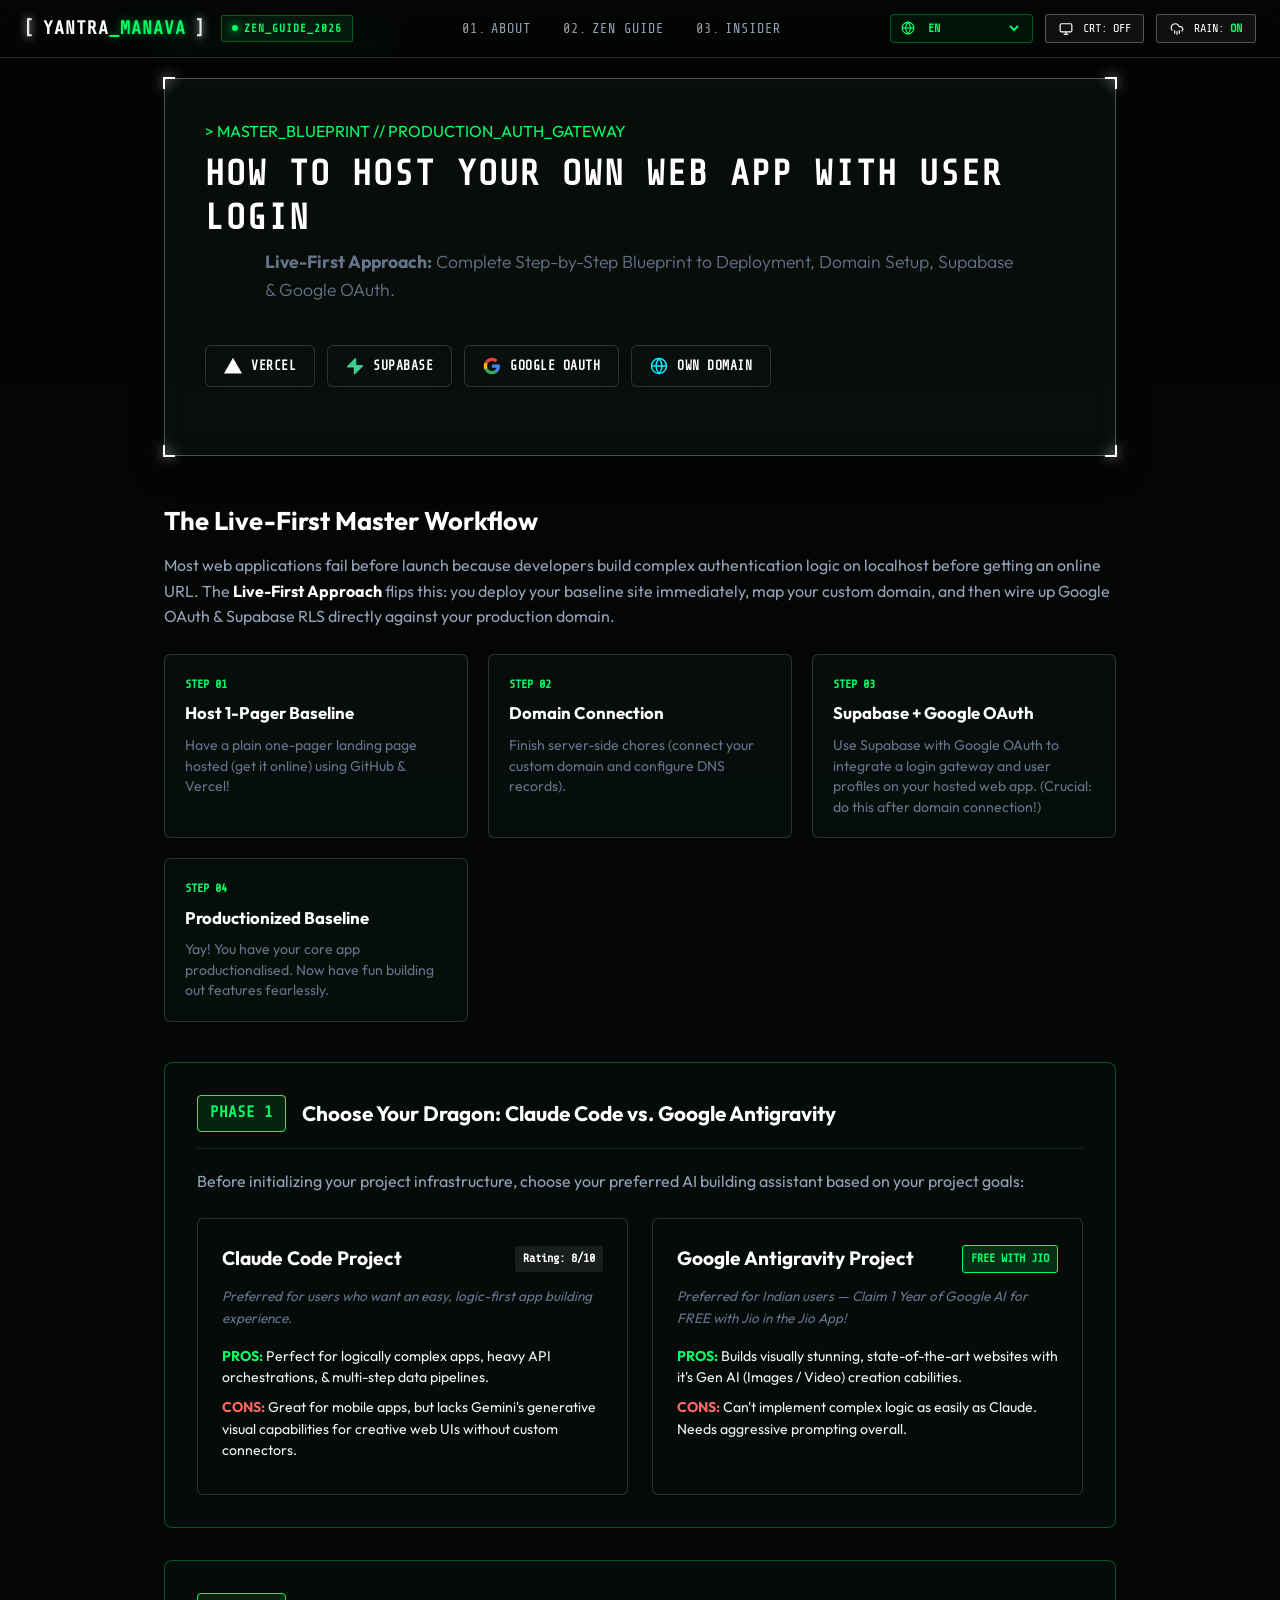
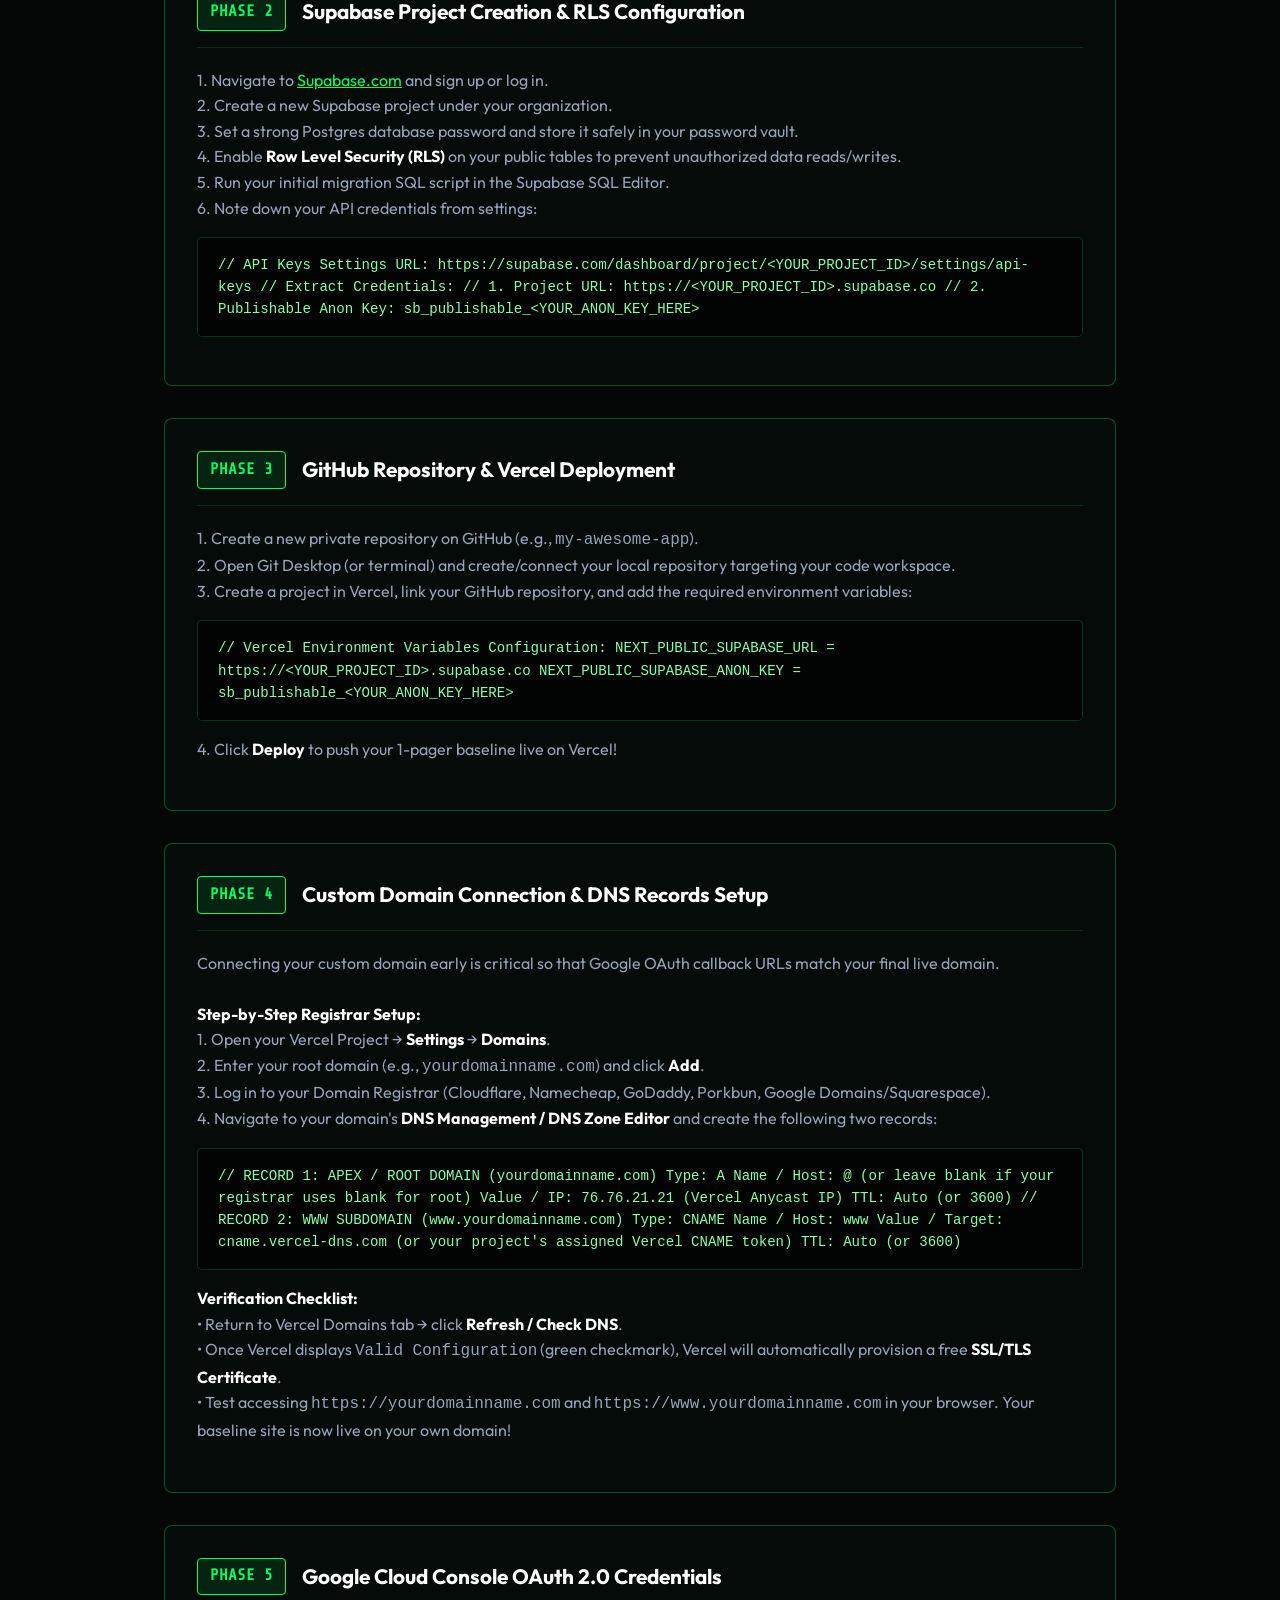
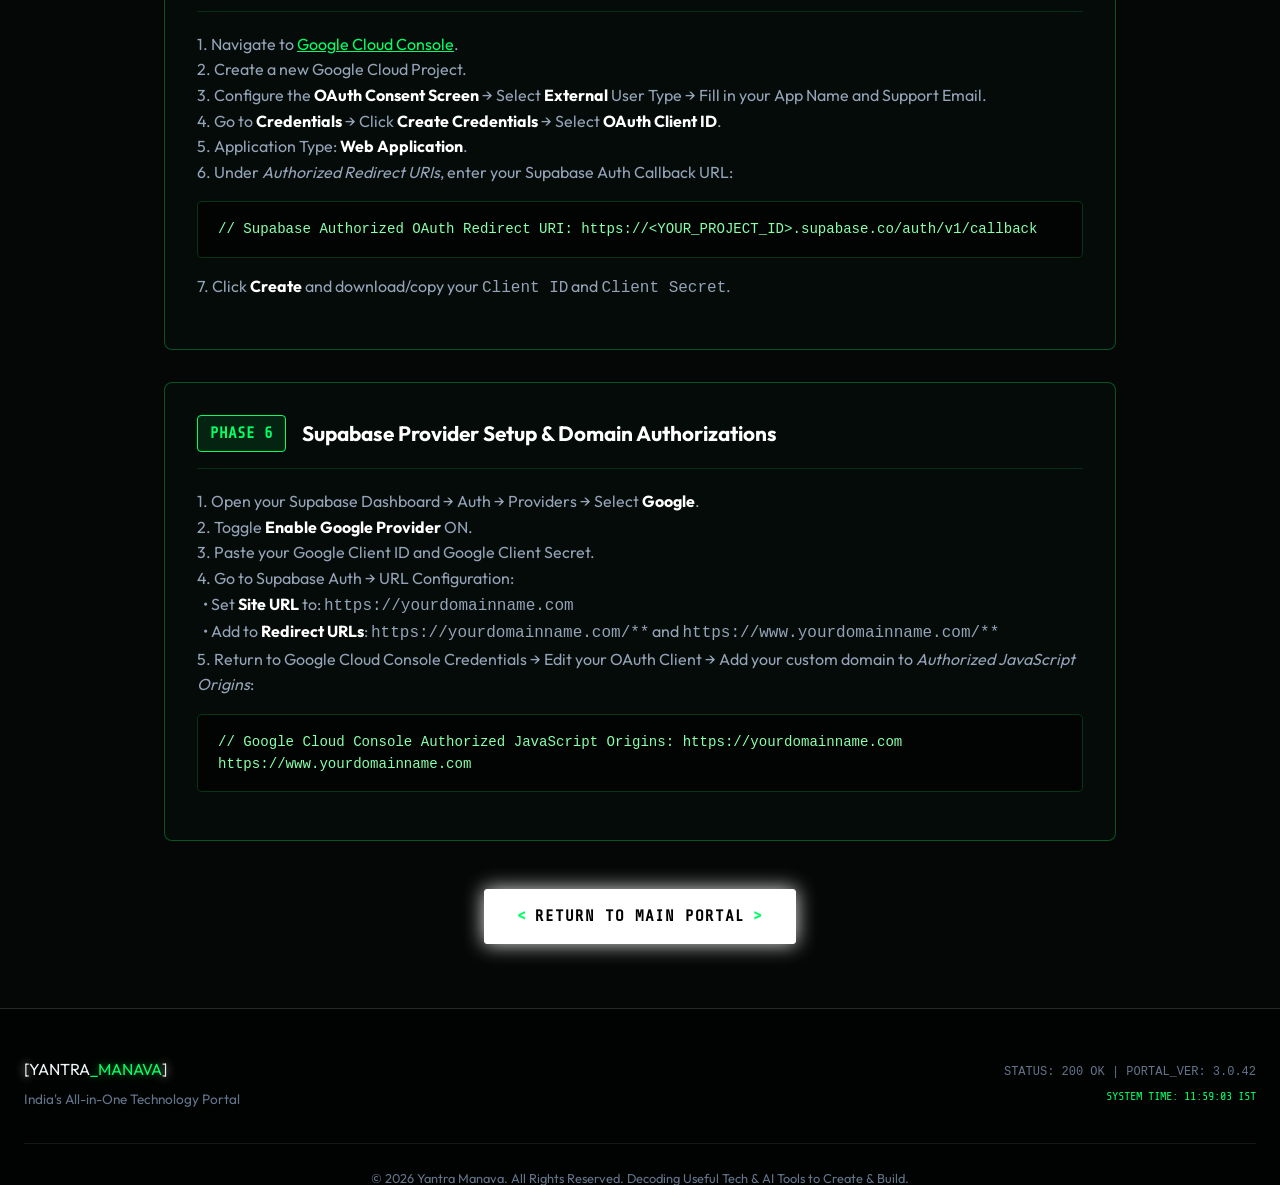
==== zen-guide.html @ fa7a9b73 "Fix BiggBucks logo visibility with crisp white transparent PNG, make homegrown logos frameless, remo" ====
<!DOCTYPE html>
<html lang="en">
<head>
  <meta charset="UTF-8">
  <meta name="viewport" content="width=device-width, initial-scale=1.0">
  <title>Zen Guide (2026 Hottest) | How to Host Your Own Web App with User Login</title>
  <meta name="description" content="The 2026 Zen Guide: How to host your own web application with user login using GitHub, Vercel, Supabase RLS, and Google OAuth 2.0. A live-first production blueprint.">

  <!-- Mobile Browser Address Bar & Theme Color (Pure Black #040706) -->
  <meta name="theme-color" content="#040706">
  <meta name="apple-mobile-web-app-status-bar-style" content="black-translucent">
  <meta name="apple-mobile-web-app-capable" content="yes">

  <!-- Google Fonts: Share Tech Mono, Fira Code, Outfit -->
  <link rel="preconnect" href="https://fonts.googleapis.com">
  <link rel="preconnect" href="https://fonts.gstatic.com" crossorigin>
  <link href="https://fonts.googleapis.com/css2?family=Fira+Code:wght@400;600;700&family=Outfit:wght@300;400;600;700;800&family=Share+Tech+Mono&display=swap" rel="stylesheet">

  <link rel="stylesheet" href="styles.css">
</head>
<body>

  <!-- Matrix Background Rain Container -->
  <div class="matrix-rain-zone" id="matrix-rain-zone">
    <canvas id="matrix-canvas"></canvas>
  </div>

  <!-- CRT Scanlines Overlay (Disabled by default) -->
  <div id="crt-overlay" class="crt-scanlines disabled"></div>

  <!-- Header Navigation -->
  <header class="matrix-header">
    <div class="header-container">
      <a href="index.html" class="brand-logo">
        <span class="logo-bracket">[</span><span class="logo-text">YANTRA<span class="logo-dot">_MANAVA</span></span><span class="logo-bracket">]</span>
        <span class="status-badge"><span class="pulse-dot"></span>ZEN_GUIDE_2026</span>
      </a>

      <nav class="nav-links" id="nav-links">
        <a href="index.html#about" class="nav-link"><span class="nav-num">01.</span>ABOUT</a>
        <a href="index.html#zen-guide" class="nav-link"><span class="nav-num">02.</span>ZEN GUIDE</a>
        <a href="index.html#newsletter" class="nav-link"><span class="nav-num">03.</span>INSIDER</a>
      </nav>

      <div class="hud-controls">
        <div class="lang-select-wrap" title="Switch Language">
          <svg class="hud-btn-svg" viewBox="0 0 24 24" fill="none" stroke="currentColor" stroke-width="2"><circle cx="12" cy="12" r="10"/><line x1="2" y1="12" x2="22" y2="12"/><path d="M12 2a15.3 15.3 0 0 1 4 10 15.3 15.3 0 0 1-4 10 15.3 15.3 0 0 1-4-10 15.3 15.3 0 0 1 4-10z"/></svg>
          <select id="lang-selector" class="hud-lang-select" aria-label="Select Language">
            <option value="en">EN</option>
            <option value="hi">हिन्दी (HI)</option>
            <option value="kn">ಕನ್ನಡ (KN)</option>
            <option value="ta">தமிழ் (TA)</option>
            <option value="te">తెలుగు (TE)</option>
            <option value="bn">বাংলা (BN)</option>
          </select>
        </div>
        <button id="scanline-toggle" class="hud-btn" title="Toggle CRT Scanlines">
          <svg class="hud-btn-svg" viewBox="0 0 24 24" fill="none" stroke="currentColor" stroke-width="2"><rect x="2" y="3" width="20" height="14" rx="2"/><line x1="8" y1="21" x2="16" y2="21"/><line x1="12" y1="17" x2="12" y2="21"/></svg> CRT: <span id="crt-status">OFF</span>
        </button>
        <button id="rain-toggle" class="hud-btn active" title="Toggle Matrix Digital Rain">
          <svg class="hud-btn-svg" viewBox="0 0 24 24" fill="none" stroke="currentColor" stroke-width="2"><path d="M20 16.2A4.5 4.5 0 0 0 17.5 8h-1.8A7 7 0 1 0 4 14.9"/><path d="M16 14v6"/><path d="M8 14v6"/><path d="M12 16v6"/></svg> RAIN: <span id="rain-status">ON</span>
        </button>
      </div>

      <button class="mobile-menu-btn" id="mobile-menu-btn" aria-label="Toggle Navigation">
        <span></span><span></span><span></span>
      </button>
    </div>
  </header>

  <!-- Main Content Container -->
  <main class="main-content guide-page-container">

    <!-- Back Navigation -->
    <a href="index.html" class="back-home-btn">
      <svg viewBox="0 0 24 24" width="18" height="18" fill="none" stroke="currentColor" stroke-width="2"><line x1="19" y1="12" x2="5" y2="12"/><polyline points="12 19 5 12 12 5"/></svg>
      RETURN TO YANTRA MANAVA HUB
    </a>

    <!-- Hero / Header -->
    <div class="hud-frame guide-hero">
      <div class="hud-corner top-left"></div>
      <div class="hud-corner top-right"></div>
      <div class="hud-corner bottom-left"></div>
      <div class="hud-corner bottom-right"></div>

      <div class="terminal-prefix">&gt; MASTER_BLUEPRINT // PRODUCTION_AUTH_GATEWAY</div>
      <h1 class="decoder-title zen-main-title" style="font-size: 2.2rem; margin: 0.5rem 0;" data-value="HOW TO HOST YOUR OWN WEB APP WITH USER LOGIN">
        HOW TO HOST YOUR OWN WEB APP WITH USER LOGIN
      </h1>
      <p class="hero-subtitle" style="margin-top: 0.5rem; font-size: 1.1rem; color: var(--text-dim);">
        <strong>Live-First Approach:</strong> Complete Step-by-Step Blueprint to Deployment, Domain Setup, Supabase &amp; Google OAuth.
      </p>

      <div class="zen-tags-row">
        <span class="zen-tag tag-vercel">
          <svg class="zen-tag-logo" viewBox="0 0 24 24" fill="#ffffff"><path d="M12 1L24 22H0L12 1Z"/></svg>
          VERCEL
        </span>
        <span class="zen-tag tag-supabase">
          <svg class="zen-tag-logo" viewBox="0 0 24 24" fill="#3ecf8e"><path d="M13.35 2.05a1.2 1.2 0 0 0-1.7 0L1.7 12.05a1.2 1.2 0 0 0 .85 2.05h7.8v7.85a1.2 1.2 0 0 0 2.05.85l9.95-10a1.2 1.2 0 0 0-.85-2.05h-7.8V2.05z"/></svg>
          SUPABASE
        </span>
        <span class="zen-tag tag-google">
          <svg class="zen-tag-logo" viewBox="0 0 24 24">
            <path fill="#4285F4" d="M22.56 12.25c0-.78-.07-1.53-.2-2.25H12v4.26h5.92c-.26 1.37-1.04 2.53-2.21 3.31v2.77h3.57c2.08-1.92 3.28-4.74 3.28-8.09z"/>
            <path fill="#34A853" d="M12 23c2.97 0 5.46-.98 7.28-2.66l-3.57-2.77c-.98.66-2.23 1.06-3.71 1.06-2.86 0-5.29-1.93-6.16-4.53H2.18v2.84C3.99 20.53 7.7 23 12 23z"/>
            <path fill="#FBBC05" d="M5.84 14.09c-.22-.66-.35-1.36-.35-2.09s.13-1.43.35-2.09V7.06H2.18C1.43 8.55 1 10.22 1 12s.43 3.45 1.18 4.94l2.85-2.22.81-.63z"/>
            <path fill="#EA4335" d="M12 5.38c1.62 0 3.06.56 4.21 1.64l3.15-3.15C17.45 2.09 14.97 1 12 1 7.7 1 3.99 3.47 2.18 7.06l3.66 2.84c.87-2.6 3.3-4.52 6.16-4.52z"/>
          </svg>
          GOOGLE OAUTH
        </span>
        <span class="zen-tag tag-domain">
          <svg class="zen-tag-logo" viewBox="0 0 24 24" fill="none" stroke="#00f0ff" stroke-width="2"><circle cx="12" cy="12" r="10"/><line x1="2" y1="12" x2="22" y2="12"/><path d="M12 2a15.3 15.3 0 0 1 4 10 15.3 15.3 0 0 1-4 10 15.3 15.3 0 0 1-4-10 15.3 15.3 0 0 1 4-10z"/></svg>
          OWN DOMAIN
        </span>
      </div>
    </div>

    <!-- Core Philosophy & Live-First 4 Steps -->
    <div class="hud-card" style="margin-bottom: 2rem;">
      <h3 class="bio-title" style="margin-bottom: 1rem;">The Live-First Master Workflow</h3>
      <p class="bio-text">
        Most web applications fail before launch because developers build complex authentication logic on localhost before getting an online URL. The <strong>Live-First Approach</strong> flips this: you deploy your baseline site immediately, map your custom domain, and then wire up Google OAuth &amp; Supabase RLS directly against your production domain.
      </p>

      <div class="zen-flow-grid" style="margin-top: 1.5rem;">
        <div class="zen-flow-step">
          <div class="zen-step-num">STEP 01</div>
          <h4 class="zen-step-title">Host 1-Pager Baseline</h4>
          <p class="zen-step-desc">Have a plain one-pager landing page hosted (get it online) using GitHub &amp; Vercel!</p>
        </div>
        <div class="zen-flow-step">
          <div class="zen-step-num">STEP 02</div>
          <h4 class="zen-step-title">Domain Connection</h4>
          <p class="zen-step-desc">Finish server-side chores (connect your custom domain and configure DNS records).</p>
        </div>
        <div class="zen-flow-step">
          <div class="zen-step-num">STEP 03</div>
          <h4 class="zen-step-title">Supabase + Google OAuth</h4>
          <p class="zen-step-desc">Use Supabase with Google OAuth to integrate a login gateway and user profiles on your hosted web app. (Crucial: do this after domain connection!)</p>
        </div>
        <div class="zen-flow-step">
          <div class="zen-step-num">STEP 04</div>
          <h4 class="zen-step-title">Productionized Baseline</h4>
          <p class="zen-step-desc">Yay! You have your core app productionalised. Now have fun building out features fearlessly.</p>
        </div>
      </div>
    </div>

    <!-- Full Detailed Step-by-Step Blueprint -->

    <!-- Phase 1: CHOOSE YOUR DRAGON (Moved to First!) -->
    <div class="guide-step-block">
      <div class="guide-step-header">
        <span class="guide-step-num">PHASE 1</span>
        <h3 class="guide-step-title">Choose Your Dragon: Claude Code vs. Google Antigravity</h3>
      </div>
      <p class="bio-text">
        Before initializing your project infrastructure, choose your preferred AI building assistant based on your project goals:
      </p>

      <div class="zen-ai-compare" style="margin-top: 1.5rem; margin-bottom: 0;">
        <div class="zen-card claude-card">
          <div class="zen-card-header">
            <h3 class="zen-card-title">Claude Code Project</h3>
            <span class="zen-card-badge">Rating: 8/10</span>
          </div>
          <div class="zen-card-sub">Preferred for users who want an easy, logic-first app building experience.</div>
          <div class="zen-pro-con"><strong class="pro-txt">PROS:</strong> Perfect for logically complex apps, heavy API orchestrations, &amp; multi-step data pipelines.</div>
          <div class="zen-pro-con"><strong class="con-txt">CONS:</strong> Great for mobile apps, but lacks Gemini's generative visual capabilities for creative web UIs without custom connectors.</div>
        </div>

        <div class="zen-card antigravity-card">
          <div class="zen-card-header">
            <h3 class="zen-card-title">Google Antigravity Project</h3>
            <span class="zen-card-badge jio-badge">FREE WITH JIO</span>
          </div>
          <div class="zen-card-sub">Preferred for Indian users — Claim 1 Year of Google AI for FREE with Jio in the Jio App!</div>
          <div class="zen-pro-con"><strong class="pro-txt">PROS:</strong> Builds visually stunning, state-of-the-art websites with it's Gen AI (Images / Video) creation cabilities.</div>
          <div class="zen-pro-con"><strong class="con-txt">CONS:</strong> Can't implement complex logic as easily as Claude. Needs aggressive prompting overall.</div>
        </div>
      </div>
    </div>

    <!-- Phase 2 -->
    <div class="guide-step-block">
      <div class="guide-step-header">
        <span class="guide-step-num">PHASE 2</span>
        <h3 class="guide-step-title">Supabase Project Creation &amp; RLS Configuration</h3>
      </div>
      <p class="bio-text">
        1. Navigate to <a href="https://supabase.com" target="_blank" style="color: var(--matrix-green);">Supabase.com</a> and sign up or log in.<br>
        2. Create a new Supabase project under your organization.<br>
        3. Set a strong Postgres database password and store it safely in your password vault.<br>
        4. Enable <strong>Row Level Security (RLS)</strong> on your public tables to prevent unauthorized data reads/writes.<br>
        5. Run your initial migration SQL script in the Supabase SQL Editor.<br>
        6. Note down your API credentials from settings:
      </p>

      <div class="guide-code-box">
<code>// API Keys Settings URL:
https://supabase.com/dashboard/project/&lt;YOUR_PROJECT_ID&gt;/settings/api-keys

// Extract Credentials:
// 1. Project URL: https://&lt;YOUR_PROJECT_ID&gt;.supabase.co
// 2. Publishable Anon Key: sb_publishable_&lt;YOUR_ANON_KEY_HERE&gt;</code>
      </div>
    </div>

    <!-- Phase 3 -->
    <div class="guide-step-block">
      <div class="guide-step-header">
        <span class="guide-step-num">PHASE 3</span>
        <h3 class="guide-step-title">GitHub Repository &amp; Vercel Deployment</h3>
      </div>
      <p class="bio-text">
        1. Create a new private repository on GitHub (e.g., <code>my-awesome-app</code>).<br>
        2. Open Git Desktop (or terminal) and create/connect your local repository targeting your code workspace.<br>
        3. Create a project in Vercel, link your GitHub repository, and add the required environment variables:
      </p>

      <div class="guide-code-box">
<code>// Vercel Environment Variables Configuration:
NEXT_PUBLIC_SUPABASE_URL = https://&lt;YOUR_PROJECT_ID&gt;.supabase.co
NEXT_PUBLIC_SUPABASE_ANON_KEY = sb_publishable_&lt;YOUR_ANON_KEY_HERE&gt;</code>
      </div>

      <p class="bio-text">4. Click <strong>Deploy</strong> to push your 1-pager baseline live on Vercel!</p>
    </div>

    <!-- Phase 4 (Crystal Clear DNS Breakdown) -->
    <div class="guide-step-block">
      <div class="guide-step-header">
        <span class="guide-step-num">PHASE 4</span>
        <h3 class="guide-step-title">Custom Domain Connection &amp; DNS Records Setup</h3>
      </div>
      <p class="bio-text">
        Connecting your custom domain early is critical so that Google OAuth callback URLs match your final live domain.<br><br>
        <strong>Step-by-Step Registrar Setup:</strong><br>
        1. Open your Vercel Project &rarr; <strong>Settings</strong> &rarr; <strong>Domains</strong>.<br>
        2. Enter your root domain (e.g., <code>yourdomainname.com</code>) and click <strong>Add</strong>.<br>
        3. Log in to your Domain Registrar (Cloudflare, Namecheap, GoDaddy, Porkbun, Google Domains/Squarespace).<br>
        4. Navigate to your domain's <strong>DNS Management / DNS Zone Editor</strong> and create the following two records:
      </p>

      <div class="guide-code-box">
<code>// RECORD 1: APEX / ROOT DOMAIN (yourdomainname.com)
Type:         A
Name / Host:  @ (or leave blank if your registrar uses blank for root)
Value / IP:   76.76.21.21 (Vercel Anycast IP)
TTL:          Auto (or 3600)

// RECORD 2: WWW SUBDOMAIN (www.yourdomainname.com)
Type:         CNAME
Name / Host:  www
Value / Target: cname.vercel-dns.com (or your project's assigned Vercel CNAME token)
TTL:          Auto (or 3600)</code>
      </div>

      <p class="bio-text">
        <strong>Verification Checklist:</strong><br>
        &bull; Return to Vercel Domains tab &rarr; click <strong>Refresh / Check DNS</strong>.<br>
        &bull; Once Vercel displays <code>Valid Configuration</code> (green checkmark), Vercel will automatically provision a free <strong>SSL/TLS Certificate</strong>.<br>
        &bull; Test accessing <code>https://yourdomainname.com</code> and <code>https://www.yourdomainname.com</code> in your browser. Your baseline site is now live on your own domain!
      </p>
    </div>

    <!-- Phase 5 -->
    <div class="guide-step-block">
      <div class="guide-step-header">
        <span class="guide-step-num">PHASE 5</span>
        <h3 class="guide-step-title">Google Cloud Console OAuth 2.0 Credentials</h3>
      </div>
      <p class="bio-text">
        1. Navigate to <a href="https://console.cloud.google.com" target="_blank" style="color: var(--matrix-green);">Google Cloud Console</a>.<br>
        2. Create a new Google Cloud Project.<br>
        3. Configure the <strong>OAuth Consent Screen</strong> &rarr; Select <strong>External</strong> User Type &rarr; Fill in your App Name and Support Email.<br>
        4. Go to <strong>Credentials</strong> &rarr; Click <strong>Create Credentials</strong> &rarr; Select <strong>OAuth Client ID</strong>.<br>
        5. Application Type: <strong>Web Application</strong>.<br>
        6. Under <em>Authorized Redirect URIs</em>, enter your Supabase Auth Callback URL:
      </p>

      <div class="guide-code-box">
<code>// Supabase Authorized OAuth Redirect URI:
https://&lt;YOUR_PROJECT_ID&gt;.supabase.co/auth/v1/callback</code>
      </div>

      <p class="bio-text">7. Click <strong>Create</strong> and download/copy your <code>Client ID</code> and <code>Client Secret</code>.</p>
    </div>

    <!-- Phase 6 -->
    <div class="guide-step-block">
      <div class="guide-step-header">
        <span class="guide-step-num">PHASE 6</span>
        <h3 class="guide-step-title">Supabase Provider Setup &amp; Domain Authorizations</h3>
      </div>
      <p class="bio-text">
        1. Open your Supabase Dashboard &rarr; Auth &rarr; Providers &rarr; Select <strong>Google</strong>.<br>
        2. Toggle <strong>Enable Google Provider</strong> ON.<br>
        3. Paste your Google Client ID and Google Client Secret.<br>
        4. Go to Supabase Auth &rarr; URL Configuration:<br>
        &nbsp;&nbsp;&bull; Set <strong>Site URL</strong> to: <code>https://yourdomainname.com</code><br>
        &nbsp;&nbsp;&bull; Add to <strong>Redirect URLs</strong>: <code>https://yourdomainname.com/**</code> and <code>https://www.yourdomainname.com/**</code><br>
        5. Return to Google Cloud Console Credentials &rarr; Edit your OAuth Client &rarr; Add your custom domain to <em>Authorized JavaScript Origins</em>:
      </p>

      <div class="guide-code-box">
<code>// Google Cloud Console Authorized JavaScript Origins:
https://yourdomainname.com
https://www.yourdomainname.com</code>
      </div>
    </div>

    <!-- Back to Hub Button -->
    <div style="text-align: center; margin-top: 3rem;">
      <a href="index.html" class="btn-hud primary-btn zen-cta-btn">
        <span class="btn-bracket">&lt;</span> RETURN TO MAIN PORTAL <span class="btn-bracket">&gt;</span>
      </a>
    </div>

  </main>

  <!-- Footer -->
  <footer class="matrix-footer">
    <div class="footer-container">
      <div class="footer-brand">
        <span class="logo-bracket">[</span><span class="logo-text">YANTRA<span class="logo-dot">_MANAVA</span></span><span class="logo-bracket">]</span>
        <p>India's All-in-One Technology Portal</p>
      </div>

      <div class="footer-sys">
        <code>STATUS: 200 OK | PORTAL_VER: 3.0.42</code>
        <div id="sys-clock" class="sys-clock">SYSTEM TIME: 00:00:00 IST</div>
      </div>
    </div>
    <div class="footer-bottom">
      <p>&copy; 2026 Yantra Manava. All Rights Reserved. Decoding Useful Tech &amp; AI Tools to Create &amp; Build.</p>
    </div>
  </footer>

  <script src="script.js"></script>
</body>
</html>
---- styles.css ----
/* ==========================================================================
   YANTRA MANAVA - DARK MATRIX STYLESHEET (WHITE HUD EDITION)
   ========================================================================== */

:root {
  --bg-dark: #040706;
  --bg-card: rgba(10, 16, 13, 0.82);
  --bg-card-hover: rgba(18, 26, 22, 0.92);
  
  --hud-white: #ffffff;
  --hud-white-glow: rgba(255, 255, 255, 0.9);
  --hud-white-subtle: rgba(255, 255, 255, 0.15);
  --hud-border: rgba(255, 255, 255, 0.28);
  --hud-border-glow: rgba(255, 255, 255, 0.6);

  --matrix-green: #00ff66;
  --matrix-green-glow: rgba(0, 255, 102, 0.5);

  --text-main: #f1f5f9;
  --text-muted: #94a3b8;
  --text-dim: #64748b;

  --font-mono: 'Share Tech Mono', 'Fira Code', monospace;
  --font-sans: 'Outfit', 'Inter', -apple-system, BlinkMacSystemFont, sans-serif;

  --transition-fast: 0.2s cubic-bezier(0.4, 0, 0.2, 1);
  --transition-normal: 0.3s cubic-bezier(0.4, 0, 0.2, 1);
}

/* Base Resets */
*, *::before, *::after {
  box-sizing: border-box;
  margin: 0;
  padding: 0;
}

html {
  scroll-behavior: smooth;
  background-color: var(--bg-dark);
  color: var(--text-main);
  font-family: var(--font-sans);
  overflow-x: hidden;
}

body {
  min-height: 100vh;
  position: relative;
  line-height: 1.6;
}

/* ==========================================================================
   MATRIX CANVAS & CRT SCANLINE OVERLAY
   ========================================================================== */

.matrix-rain-zone {
  position: absolute;
  top: 0;
  left: 0;
  width: 100%;
  height: 750px; /* Covers Hero and smoothly fades away at the Tech Stack section */
  z-index: 0;
  pointer-events: none;
  overflow: hidden;
  mask-image: linear-gradient(to bottom, rgba(0, 0, 0, 1) 45%, rgba(0, 0, 0, 0) 100%);
  -webkit-mask-image: linear-gradient(to bottom, rgba(0, 0, 0, 1) 45%, rgba(0, 0, 0, 0) 100%);
}

#matrix-canvas {
  position: absolute;
  top: 0;
  left: 0;
  width: 100%;
  height: 100%;
  pointer-events: auto; /* Enables touch & cursor matrix rain interaction! */
}

.crt-scanlines {
  position: fixed;
  top: 0;
  left: 0;
  width: 100vw;
  height: 100vh;
  z-index: 999;
  pointer-events: none;
  background: linear-gradient(
    rgba(18, 16, 16, 0) 50%, 
    rgba(0, 0, 0, 0.25) 50%
  ), linear-gradient(
    90deg,
    rgba(255, 0, 0, 0.02),
    rgba(0, 255, 0, 0.01),
    rgba(0, 0, 255, 0.02)
  );
  background-size: 100% 4px, 6px 100%;
  opacity: 0.85;
  transition: opacity 0.3s ease;
}

.crt-scanlines.disabled {
  opacity: 0;
}

/* Ambient Glow Orbs */
.glow-orb {
  position: fixed;
  border-radius: 50%;
  filter: blur(140px);
  pointer-events: none;
  z-index: -1;
  opacity: 0.15;
}

.orb-1 {
  top: -10%;
  left: -10%;
  width: 50vw;
  height: 50vw;
  background: radial-gradient(circle, var(--hud-white), transparent);
}

.orb-2 {
  bottom: -20%;
  right: -10%;
  width: 60vw;
  height: 60vw;
  background: radial-gradient(circle, var(--matrix-green), transparent);
}

/* ==========================================================================
   HEADER & NAVIGATION
   ========================================================================== */

.matrix-header {
  position: fixed;
  top: 0;
  left: 0;
  width: 100%;
  z-index: 100;
  background: rgba(4, 7, 6, 0.85);
  backdrop-filter: blur(12px);
  border-bottom: 1px solid var(--hud-white-subtle);
  padding: 0.85rem 0;
}

.header-container {
  max-width: 1280px;
  margin: 0 auto;
  padding: 0 1.5rem;
  display: flex;
  align-items: center;
  justify-content: space-between;
}

.brand-logo {
  display: flex;
  align-items: center;
  gap: 0.5rem;
  text-decoration: none;
  font-family: var(--font-mono);
  font-size: 1.15rem;
  font-weight: 700;
  color: var(--hud-white);
  letter-spacing: 1px;
}

.logo-bracket {
  color: var(--hud-white-glow);
  text-shadow: 0 0 8px var(--hud-white-glow);
}

.logo-dot {
  color: var(--matrix-green);
  text-shadow: 0 0 8px var(--matrix-green-glow);
}

.status-badge {
  display: inline-flex;
  align-items: center;
  gap: 0.4rem;
  font-size: 0.7rem;
  padding: 0.2rem 0.6rem;
  background: rgba(0, 255, 102, 0.08);
  border: 1px solid rgba(0, 255, 102, 0.3);
  color: var(--matrix-green);
  border-radius: 2px;
  margin-left: 0.5rem;
}

.pulse-dot {
  width: 6px;
  height: 6px;
  background-color: var(--matrix-green);
  border-radius: 50%;
  box-shadow: 0 0 8px var(--matrix-green);
  animation: pulse 1.8s infinite;
}

@keyframes pulse {
  0% { opacity: 0.4; transform: scale(0.9); }
  50% { opacity: 1; transform: scale(1.3); }
  100% { opacity: 0.4; transform: scale(0.9); }
}

.nav-links {
  display: flex;
  align-items: center;
  gap: 2rem;
}

.nav-link {
  color: var(--text-muted);
  text-decoration: none;
  font-family: var(--font-mono);
  font-size: 0.85rem;
  letter-spacing: 1px;
  transition: var(--transition-fast);
}

.nav-num {
  color: var(--hud-white);
  margin-right: 0.3rem;
  opacity: 0.6;
}

.nav-link:hover {
  color: var(--hud-white);
  text-shadow: 0 0 10px var(--hud-white-glow);
}

.hud-controls {
  display: flex;
  align-items: center;
  gap: 0.75rem;
}

.hud-btn {
  background: rgba(255, 255, 255, 0.05);
  border: 1px solid var(--hud-border);
  color: var(--hud-white);
  font-family: var(--font-mono);
  font-size: 0.75rem;
  padding: 0.4rem 0.8rem;
  border-radius: 3px;
  cursor: pointer;
  transition: var(--transition-fast);
}

.hud-btn:hover {
  background: rgba(255, 255, 255, 0.15);
  border-color: var(--hud-white);
  box-shadow: 0 0 12px var(--hud-white-subtle);
}

.hud-btn.active span {
  color: var(--matrix-green);
  font-weight: 700;
}

.mobile-menu-btn {
  display: none;
  background: none;
  border: none;
  cursor: pointer;
  flex-direction: column;
  gap: 4px;
}

.mobile-menu-btn span {
  width: 24px;
  height: 2px;
  background-color: var(--hud-white);
}

/* ==========================================================================
   MAIN CONTENT & HUD FRAMES
   ========================================================================== */

.main-content {
  position: relative;
  z-index: 2;
  max-width: 1280px;
  margin: 0 auto;
  padding: 6rem 1.5rem 3rem;
}

/* HUD Frame Styling with Glowing White Corners */
.hud-frame {
  position: relative;
  background: var(--bg-card);
  border: 1px solid var(--hud-border);
  backdrop-filter: blur(16px);
  padding: 2.5rem;
  border-radius: 4px;
  box-shadow: 0 10px 30px rgba(0, 0, 0, 0.6), inset 0 0 20px rgba(255, 255, 255, 0.03);
  transition: border-color 0.3s ease, box-shadow 0.3s ease;
}

.hud-frame:hover {
  border-color: var(--hud-border-glow);
  box-shadow: 0 12px 35px rgba(0, 0, 0, 0.7), 0 0 25px rgba(255, 255, 255, 0.08);
}

.hud-corner {
  position: absolute;
  width: 12px;
  height: 12px;
  border-color: var(--hud-white);
  border-style: solid;
  pointer-events: none;
  filter: drop-shadow(0 0 6px var(--hud-white-glow));
}

.top-left {
  top: -2px;
  left: -2px;
  border-width: 2px 0 0 2px;
}

.top-right {
  top: -2px;
  right: -2px;
  border-width: 2px 2px 0 0;
}

.bottom-left {
  bottom: -2px;
  left: -2px;
  border-width: 0 0 2px 2px;
}

.bottom-right {
  bottom: -2px;
  right: -2px;
  border-width: 0 2px 2px 0;
}

/* Headings */
.section-title-wrap {
  margin: 4rem 0 2.5rem;
  display: flex;
  align-items: center;
  gap: 1.5rem;
}

.hud-heading {
  font-family: var(--font-mono);
  font-size: 1.5rem;
  font-weight: 700;
  color: var(--hud-white);
  letter-spacing: 2px;
  text-shadow: 0 0 12px var(--hud-white-glow);
}

.title-line {
  flex: 1;
  height: 1px;
  background: linear-gradient(90deg, var(--hud-border-glow), transparent);
}

/* ==========================================================================
   HERO SECTION
   ========================================================================== */

.hero-section {
  position: relative;
  overflow: hidden;
  padding: 3rem 0;
  border-radius: 4px;
}

.hero-hud {
  position: relative;
  z-index: 2;
  text-align: center;
  padding: 4rem 2rem;
}

.hero-header-tag {
  font-family: var(--font-mono);
  font-size: 0.85rem;
  color: var(--text-muted);
  margin-bottom: 1.5rem;
  letter-spacing: 1.5px;
}

.terminal-prefix {
  color: var(--matrix-green);
}

.sys-code {
  color: var(--hud-white);
  font-weight: 700;
  word-break: break-all;
  overflow-wrap: anywhere;
}

.decoder-title {
  font-family: var(--font-mono);
  font-size: clamp(1.8rem, 4vw, 3.4rem);
  font-weight: 700;
  color: var(--matrix-green);
  letter-spacing: 2px;
  line-height: 1.25;
  text-shadow: 0 0 20px var(--matrix-green-glow), 0 0 40px rgba(0, 255, 102, 0.4);
  margin-bottom: 1.5rem;
}

.hero-subtitle {
  max-width: 750px;
  margin: 0 auto 2.5rem;
  color: var(--text-muted);
  font-size: 1.1rem;
  font-weight: 300;
}

.hero-stats {
  display: flex;
  align-items: center;
  justify-content: center;
  gap: 2rem;
  margin-bottom: 3rem;
  flex-wrap: wrap;
}

.stat-card {
  display: flex;
  flex-direction: column;
  align-items: center;
}

.stat-num {
  font-family: var(--font-mono);
  font-size: 2rem;
  font-weight: 700;
  color: var(--hud-white);
  text-shadow: 0 0 15px var(--hud-white-glow);
}

.stat-label {
  font-family: var(--font-mono);
  font-size: 0.72rem;
  color: var(--matrix-green);
  letter-spacing: 1px;
}

.stat-divider {
  width: 1px;
  height: 35px;
  background: var(--hud-border);
}

.hero-actions {
  display: flex;
  align-items: center;
  justify-content: center;
  gap: 1.25rem;
  flex-wrap: wrap;
}

/* HUD Buttons */
.btn-hud {
  display: inline-flex;
  align-items: center;
  gap: 0.6rem;
  padding: 0.85rem 1.8rem;
  font-family: var(--font-mono);
  font-size: 0.9rem;
  font-weight: 700;
  text-decoration: none;
  letter-spacing: 1px;
  border-radius: 3px;
  transition: var(--transition-fast);
  cursor: pointer;
}

.primary-btn {
  background: var(--hud-white);
  color: #000;
  border: 1px solid var(--hud-white);
  box-shadow: 0 0 20px var(--hud-white-glow);
}

.primary-btn:hover {
  background: #e2e8f0;
  box-shadow: 0 0 30px var(--hud-white-glow), 0 0 50px rgba(255, 255, 255, 0.5);
  transform: translateY(-2px);
}

.secondary-btn {
  background: rgba(255, 255, 255, 0.05);
  color: var(--hud-white);
  border: 1px solid var(--hud-border);
}

.secondary-btn:hover {
  background: rgba(255, 255, 255, 0.15);
  border-color: var(--hud-white);
  box-shadow: 0 0 20px var(--hud-white-subtle);
  transform: translateY(-2px);
}

.btn-bracket {
  color: var(--matrix-green);
}

/* ==========================================================================
   ABOUT CREATOR SECTION
   ========================================================================== */

.about-grid {
  display: grid;
  grid-template-columns: 360px 1fr;
  gap: 2.5rem;
  align-items: start;
}

.creator-media-wrap {
  position: relative;
}

.image-hud-frame {
  padding: 0.5rem;
  overflow: hidden;
}

.cyberpunk-host-frame {
  position: relative;
  padding: 0;
  height: 440px;
  overflow: hidden;
  background: radial-gradient(circle at 50% 40%, rgba(0, 255, 102, 0.12) 0%, rgba(4, 7, 6, 0.96) 80%);
  border: 1px solid var(--hud-border-glow);
  box-shadow: 0 0 25px rgba(0, 255, 102, 0.15), inset 0 0 30px rgba(0, 0, 0, 0.8);
}

/* 3D Holographic Spinning Globe */
.globe-hud-frame {
  display: flex;
  align-items: center;
  justify-content: center;
}

.globe-viewport {
  position: relative;
  width: 280px;
  height: 280px;
  perspective: 800px;
  display: flex;
  align-items: center;
  justify-content: center;
  z-index: 5;
}

.earth-globe {
  position: relative;
  width: 230px;
  height: 230px;
  border-radius: 50%;
  overflow: hidden;
  box-shadow: inset -25px -15px 40px rgba(0, 0, 0, 0.85), inset 15px 15px 30px rgba(0, 255, 102, 0.35), 0 0 35px rgba(0, 255, 102, 0.3);
  border: 1.5px solid rgba(0, 255, 102, 0.6);
  background: #020906;
}

.earth-map-texture {
  position: absolute;
  top: 0;
  left: 0;
  width: 200%;
  height: 100%;
  background-image: url('assets/earth_map.png');
  background-size: cover;
  background-repeat: repeat-x;
  background-position: left center;
  opacity: 0.95;
  animation: spinRealEarth 18s linear infinite;
}

@keyframes spinRealEarth {
  0% { transform: translateX(0); }
  100% { transform: translateX(-50%); }
}

.earth-atmosphere-glow {
  position: absolute;
  top: 0;
  left: 0;
  width: 100%;
  height: 100%;
  border-radius: 50%;
  background: radial-gradient(circle at 35% 35%, rgba(255, 255, 255, 0.15), rgba(0, 255, 102, 0.08) 50%, rgba(4, 7, 6, 0.75) 90%);
  pointer-events: none;
  z-index: 4;
}

.globe-equator-ring {
  position: absolute;
  width: 260px;
  height: 260px;
  border: 1px dashed rgba(255, 255, 255, 0.3);
  border-radius: 50%;
  transform: rotateX(75deg);
  animation: pulseEquator 4s ease-in-out infinite alternate;
}

@keyframes pulseEquator {
  0% { border-color: rgba(255, 255, 255, 0.2); box-shadow: 0 0 10px rgba(0, 255, 102, 0.1); }
  100% { border-color: rgba(0, 255, 102, 0.6); box-shadow: 0 0 20px rgba(0, 255, 102, 0.4); }
}

/* India Beacon Pin */
.india-beacon-pin {
  position: absolute;
  top: 48%;
  left: 48%;
  width: 12px;
  height: 12px;
  background: #ffffff;
  border: 2px solid var(--matrix-green);
  border-radius: 50%;
  box-shadow: 0 0 15px #ffffff, 0 0 25px var(--matrix-green);
}

.india-beacon-pulse {
  position: absolute;
  top: 38%;
  left: 38%;
  width: 32px;
  height: 32px;
  border: 2px solid var(--matrix-green);
  border-radius: 50%;
  animation: beaconPulse 2s ease-out infinite;
}

@keyframes beaconPulse {
  0% { transform: scale(0.3); opacity: 1; }
  100% { transform: scale(2.2); opacity: 0; }
}

.india-label-tag {
  position: absolute;
  top: -24px;
  left: 18px;
  white-space: nowrap;
  background: rgba(4, 7, 6, 0.95);
  border: 1px solid var(--matrix-green);
  color: #ffffff;
  font-family: var(--font-mono);
  font-size: 0.65rem;
  font-weight: 700;
  padding: 0.2rem 0.5rem;
  border-radius: 3px;
  box-shadow: 0 0 10px rgba(0, 255, 102, 0.5);
}

.host-cyber-bg {
  position: absolute;
  top: 0;
  left: 0;
  width: 100%;
  height: 100%;
  z-index: 1;
  pointer-events: none;
}

.cyber-grid-overlay {
  position: absolute;
  top: 0;
  left: 0;
  width: 100%;
  height: 100%;
  background-image: 
    linear-gradient(rgba(0, 255, 102, 0.08) 1px, transparent 1px),
    linear-gradient(90deg, rgba(0, 255, 102, 0.08) 1px, transparent 1px);
  background-size: 24px 24px;
  opacity: 0.7;
}

.hud-target-reticle {
  position: absolute;
  top: 50%;
  left: 50%;
  width: 260px;
  height: 260px;
  margin-top: -130px;
  margin-left: -130px;
  border: 1px dashed rgba(0, 255, 102, 0.35);
  border-radius: 50%;
  animation: spinReticle 24s linear infinite;
}

.hud-target-reticle::before {
  content: '';
  position: absolute;
  top: 15px;
  left: 15px;
  right: 15px;
  bottom: 15px;
  border: 1px solid rgba(255, 255, 255, 0.2);
  border-radius: 50%;
  border-top-color: var(--matrix-green);
  animation: spinReticleReverse 14s linear infinite;
}

@keyframes spinReticle {
  from { transform: rotate(0deg); }
  to { transform: rotate(360deg); }
}

@keyframes spinReticleReverse {
  from { transform: rotate(360deg); }
  to { transform: rotate(0deg); }
}

.host-matrix-canvas {
  position: absolute;
  top: 0;
  left: 0;
  width: 100%;
  height: 100%;
  opacity: 0.6;
}

.creator-img {
  width: 100%;
  height: 420px;
  object-fit: cover;
  border-radius: 2px;
  filter: contrast(1.05) brightness(0.95);
  display: block;
}

.cutout-host-img {
  position: relative;
  z-index: 2;
  width: 100%;
  height: 100%;
  object-fit: contain;
  object-position: bottom center;
  filter: drop-shadow(0 0 16px rgba(0, 255, 102, 0.35)) contrast(1.1);
  transition: transform 0.4s ease, filter 0.4s ease;
}

.cyberpunk-host-frame:hover .cutout-host-img {
  transform: scale(1.03);
  filter: drop-shadow(0 0 25px rgba(0, 255, 102, 0.6)) contrast(1.15);
}

.image-scanner-line {
  position: absolute;
  top: 0;
  left: 0;
  width: 100%;
  height: 2px;
  background: linear-gradient(90deg, transparent, var(--hud-white), transparent);
  box-shadow: 0 0 15px var(--hud-white-glow);
  z-index: 10;
  animation: scanImage 4s ease-in-out infinite alternate;
}

@keyframes scanImage {
  0% { top: 2%; }
  100% { top: 98%; }
}

.image-overlay-badge {
  position: absolute;
  bottom: 1.25rem;
  left: 1.25rem;
  background: rgba(4, 7, 6, 0.9);
  border: 1px solid var(--hud-border-glow);
  backdrop-filter: blur(8px);
  padding: 0.4rem 0.8rem;
  font-family: var(--font-mono);
  font-size: 0.72rem;
  color: var(--hud-white);
  border-radius: 2px;
  display: flex;
  align-items: center;
  gap: 0.5rem;
}

.badge-dot {
  width: 6px;
  height: 6px;
  background-color: var(--matrix-green);
  border-radius: 50%;
  box-shadow: 0 0 8px var(--matrix-green);
}

.media-caption {
  margin-top: 0.75rem;
  text-align: center;
  font-size: 0.75rem;
  color: var(--text-dim);
}

/* Bio Card */
.bio-card {
  padding: 2.25rem;
}

.bio-tag {
  font-family: var(--font-mono);
  font-size: 0.8rem;
  color: var(--matrix-green);
  margin-bottom: 0.75rem;
}

.bio-title {
  font-size: 1.6rem;
  color: var(--hud-white);
  margin-bottom: 1.25rem;
  line-height: 1.3;
}

.bio-text {
  color: var(--text-muted);
  font-size: 1rem;
  margin-bottom: 1rem;
}

.bio-text strong {
  color: var(--hud-white);
}

.focus-grid {
  display: grid;
  grid-template-columns: repeat(2, 1fr);
  gap: 1.25rem;
  margin: 2rem 0;
}

.focus-item {
  display: flex;
  align-items: center;
  gap: 1rem;
  background: rgba(255, 255, 255, 0.03);
  border: 1px solid var(--hud-border);
  padding: 0.9rem 1.1rem;
  border-radius: 4px;
}

.focus-icon {
  font-size: 1.4rem;
}

.focus-detail strong {
  display: block;
  font-size: 0.92rem;
  color: var(--hud-white);
}

.focus-detail span {
  font-size: 0.78rem;
  color: var(--text-dim);
}

.social-connect-bar {
  display: flex;
  align-items: center;
  gap: 1rem;
  padding-top: 1.5rem;
  border-top: 1px solid var(--hud-border);
  flex-wrap: wrap;
}

.bar-label {
  font-family: var(--font-mono);
  font-size: 0.75rem;
  color: var(--text-muted);
}

.social-chip {
  display: inline-flex;
  align-items: center;
  gap: 0.5rem;
  background: rgba(0, 255, 102, 0.08);
  border: 1px solid rgba(0, 255, 102, 0.3);
  color: var(--matrix-green);
  text-decoration: none;
  font-family: var(--font-mono);
  font-size: 0.82rem;
  padding: 0.4rem 0.9rem;
  border-radius: 3px;
  transition: var(--transition-fast);
}

.social-chip:hover {
  background: rgba(0, 255, 102, 0.2);
  box-shadow: 0 0 12px var(--matrix-green-glow);
}

/* ==========================================================================
   FEATURED STORIES SECTION
   ========================================================================== */

.story-filters {
  display: flex;
  gap: 0.75rem;
  margin-bottom: 2rem;
  flex-wrap: wrap;
}

.filter-btn {
  background: rgba(255, 255, 255, 0.03);
  border: 1px solid var(--hud-border);
  color: var(--text-muted);
  font-family: var(--font-mono);
  font-size: 0.78rem;
  padding: 0.6rem 1.2rem;
  border-radius: 3px;
  cursor: pointer;
  transition: var(--transition-fast);
}

.filter-btn:hover {
  color: var(--hud-white);
  border-color: var(--hud-border-glow);
  background: rgba(255, 255, 255, 0.08);
}

.filter-btn.active {
  background: var(--hud-white);
  color: #000;
  border-color: var(--hud-white);
  font-weight: 700;
  box-shadow: 0 0 15px var(--hud-white-glow);
}

.stories-grid {
  display: grid;
  grid-template-columns: repeat(auto-fill, minmax(350px, 1fr));
  gap: 1.75rem;
}

.story-card {
  padding: 1.75rem;
  display: flex;
  flex-direction: column;
  justify-content: space-between;
  transition: transform 0.3s ease, border-color 0.3s ease;
}

.story-card:hover {
  transform: translateY(-5px);
  border-color: var(--hud-white);
}

.card-header {
  display: flex;
  align-items: center;
  justify-content: space-between;
  margin-bottom: 1rem;
}

.category-tag {
  font-family: var(--font-mono);
  font-size: 0.7rem;
  padding: 0.25rem 0.6rem;
  border-radius: 2px;
  letter-spacing: 0.5px;
  font-weight: 700;
}

.tech-tag {
  background: rgba(0, 240, 255, 0.1);
  color: #00f0ff;
  border: 1px solid rgba(0, 240, 255, 0.3);
}

.history-tag {
  background: rgba(255, 191, 0, 0.1);
  color: #ffbf00;
  border: 1px solid rgba(255, 191, 0, 0.3);
}

.politics-tag {
  background: rgba(255, 77, 77, 0.1);
  color: #ff4d4d;
  border: 1px solid rgba(255, 77, 77, 0.3);
}

.crime-tag {
  background: rgba(168, 85, 247, 0.1);
  color: #a855f7;
  border: 1px solid rgba(168, 85, 247, 0.3);
}

.story-code {
  font-family: var(--font-mono);
  font-size: 0.75rem;
  color: var(--text-dim);
}

.story-title {
  font-size: 1.2rem;
  color: var(--hud-white);
  margin-bottom: 0.85rem;
  line-height: 1.35;
}

.story-excerpt {
  color: var(--text-muted);
  font-size: 0.92rem;
  margin-bottom: 1.5rem;

  display: -webkit-box;
  -webkit-line-clamp: 3;
  line-clamp: 3;
  -webkit-box-orient: vertical;
  overflow: hidden;
}

.story-footer {
  display: flex;
  align-items: center;
  justify-content: space-between;
  padding-top: 1rem;
  border-top: 1px solid var(--hud-white-subtle);
  font-family: var(--font-mono);
  font-size: 0.78rem;
}

.read-time {
  color: var(--text-dim);
}

.story-link {
  color: var(--hud-white);
  text-decoration: none;
  font-weight: 700;
  transition: var(--transition-fast);
}

.story-link:hover {
  color: var(--matrix-green);
  text-shadow: 0 0 10px var(--matrix-green-glow);
}

/* ==========================================================================
   INSTAGRAM EMBED SECTION
   ========================================================================== */

.ig-banner-hud {
  padding: 2.5rem;
  margin-bottom: 2.5rem;
}

.ig-profile-header {
  display: flex;
  align-items: center;
  gap: 1.75rem;
  margin-bottom: 1.5rem;
  flex-wrap: wrap;
}

.ig-avatar {
  width: 75px;
  height: 75px;
  border-radius: 50%;
  background: linear-gradient(135deg, #833ab4, #fd1d1d, #fcb045);
  padding: 3px;
  display: flex;
  align-items: center;
  justify-content: center;
  box-shadow: 0 0 20px rgba(253, 29, 29, 0.4);
}

.ig-avatar-text {
  width: 100%;
  height: 100%;
  background: var(--bg-dark);
  border-radius: 50%;
  display: flex;
  align-items: center;
  justify-content: center;
  font-family: var(--font-mono);
  font-weight: 700;
  color: var(--hud-white);
  font-size: 1.25rem;
}

.ig-handle {
  font-size: 1.4rem;
  color: var(--hud-white);
  margin-bottom: 0.25rem;
}

.ig-bio-short {
  color: var(--text-muted);
  font-size: 0.95rem;
  margin-bottom: 0.6rem;
}

.ig-stats-row {
  display: flex;
  gap: 1.5rem;
  font-family: var(--font-mono);
  font-size: 0.8rem;
  color: var(--text-dim);
}

.ig-stats-row strong {
  color: var(--hud-white);
}

.ig-posts-grid {
  display: grid;
  grid-template-columns: repeat(auto-fit, minmax(300px, 1fr));
  gap: 1.5rem;
}

.ig-post-card {
  background: var(--bg-card);
  border: 1px solid var(--hud-border);
  padding: 1.5rem;
  border-radius: 4px;
  display: flex;
  flex-direction: column;
  justify-content: space-between;
  position: relative;
  transition: var(--transition-normal);
}

.ig-post-card:hover {
  border-color: var(--hud-white);
  box-shadow: 0 8px 25px rgba(0, 0, 0, 0.7);
  transform: translateY(-4px);
}

.ig-post-badge {
  position: absolute;
  top: 1rem;
  right: 1rem;
  font-family: var(--font-mono);
  font-size: 0.68rem;
  padding: 0.2rem 0.5rem;
  background: rgba(255, 255, 255, 0.08);
  border: 1px solid var(--hud-border);
  color: var(--hud-white);
  border-radius: 2px;
}

.ig-post-icon {
  font-size: 2rem;
  margin-bottom: 1rem;
}

.ig-post-body h4 {
  font-size: 1.1rem;
  color: var(--hud-white);
  margin-bottom: 0.5rem;
}

.ig-post-body p {
  color: var(--text-muted);
  font-size: 0.9rem;
  margin-bottom: 1.5rem;
}

.ig-card-link {
  font-family: var(--font-mono);
  font-size: 0.8rem;
  color: var(--matrix-green);
  text-decoration: none;
  transition: var(--transition-fast);
}

.ig-card-link:hover {
  text-shadow: 0 0 8px var(--matrix-green-glow);
}

/* ==========================================================================
   NEWSLETTER SECTION
   ========================================================================== */

.newsletter-section {
  margin: 5rem 0 3rem;
}

.newsletter-hud {
  text-align: center;
  padding: 3.5rem 2rem;
}

.newsletter-title {
  font-size: 1.8rem;
  color: var(--hud-white);
  margin: 0.75rem 0;
}

.newsletter-desc {
  max-width: 600px;
  margin: 0 auto 2rem;
  color: var(--text-muted);
}

.newsletter-form {
  display: flex;
  max-width: 540px;
  margin: 0 auto;
  gap: 0.75rem;
  flex-wrap: wrap;
}

.input-wrap {
  flex: 1;
  display: flex;
  align-items: center;
  background: rgba(0, 0, 0, 0.6);
  border: 1px solid var(--hud-border);
  padding: 0 1rem;
  border-radius: 3px;
  min-width: 260px;
}

.input-wrap:focus-within {
  border-color: var(--hud-white);
  box-shadow: 0 0 15px var(--hud-white-subtle);
}

.input-prefix {
  font-family: var(--font-mono);
  font-size: 0.8rem;
  color: var(--matrix-green);
  margin-right: 0.5rem;
}

.input-wrap input {
  width: 100%;
  background: none;
  border: none;
  outline: none;
  color: var(--hud-white);
  font-family: var(--font-mono);
  font-size: 0.9rem;
  padding: 0.85rem 0;
}

.form-toast,
.newsletter-msg {
  margin-top: 1rem;
  font-family: var(--font-mono);
  font-size: 0.85rem;
  color: var(--matrix-green);
  text-shadow: 0 0 8px var(--matrix-green-glow);
  min-height: 1.5rem;
  transition: all 0.3s ease;
}

.form-toast.success,
.newsletter-msg.success {
  color: var(--matrix-green);
  border: 1px solid rgba(0, 255, 102, 0.3);
  background: rgba(0, 255, 102, 0.08);
  padding: 0.75rem 1rem;
  border-radius: 4px;
}

/* ==========================================================================
   FOOTER
   ========================================================================== */

.matrix-footer {
  background: rgba(2, 4, 3, 0.95);
  border-top: 1px solid var(--hud-white-subtle);
  padding: 3rem 1.5rem 1.5rem;
}

.footer-container {
  max-width: 1280px;
  margin: 0 auto;
  display: flex;
  justify-content: space-between;
  align-items: center;
  gap: 2rem;
  flex-wrap: wrap;
  padding-bottom: 2rem;
  border-bottom: 1px solid rgba(255, 255, 255, 0.08);
}

.footer-brand p {
  color: var(--text-dim);
  font-size: 0.85rem;
  margin-top: 0.4rem;
}

.footer-links {
  display: flex;
  gap: 1.5rem;
}

.footer-links a {
  color: var(--text-muted);
  text-decoration: none;
  font-family: var(--font-mono);
  font-size: 0.85rem;
  transition: var(--transition-fast);
}

.footer-links a:hover {
  color: var(--hud-white);
}

.footer-sys {
  text-align: right;
  font-family: var(--font-mono);
  font-size: 0.75rem;
  color: var(--text-dim);
}

.sys-clock {
  color: var(--matrix-green);
  margin-top: 0.3rem;
}

.footer-bottom {
  max-width: 1280px;
  margin: 1.5rem auto 0;
  text-align: center;
  font-size: 0.8rem;
  color: var(--text-dim);
}

/* ==========================================================================
   ZEN GUIDE SECTION (2026 HOTTEST)
   ========================================================================== */

.zen-guide-section {
  padding: 3.5rem 0;
  position: relative;
}

.zen-guide-hud {
  background: rgba(4, 8, 6, 0.92);
  border: 1px solid rgba(255, 255, 255, 0.15);
  box-shadow: 0 10px 40px rgba(0, 0, 0, 0.95);
  padding: 2.5rem;
}

.zen-guide-header {
  margin-bottom: 2rem;
}

.zen-tags-row {
  display: flex;
  flex-wrap: wrap;
  gap: 0.75rem;
  margin: 1.25rem 0 1.75rem 0;
}

.zen-tag {
  display: inline-flex;
  align-items: center;
  gap: 0.6rem;
  font-family: var(--font-mono);
  font-size: 0.82rem;
  font-weight: 600;
  padding: 0.6rem 1.1rem;
  border-radius: 6px;
  letter-spacing: 0.04em;
  background: rgba(10, 16, 13, 0.85);
  border: 1px solid rgba(255, 255, 255, 0.15);
  color: var(--hud-white);
  backdrop-filter: blur(10px);
  white-space: nowrap;
  transition: transform 0.25s ease, border-color 0.25s ease, box-shadow 0.25s ease;
}

.zen-tag:hover {
  border-color: var(--matrix-green);
  box-shadow: 0 0 15px rgba(0, 255, 102, 0.3);
  transform: translateY(-2px);
}

.zen-tag-logo {
  width: 18px;
  height: 18px;
  flex-shrink: 0;
}

.zen-tag.tag-vercel,
.zen-tag.tag-supabase,
.zen-tag.tag-google,
.zen-tag.tag-domain {
  background: rgba(10, 16, 13, 0.85);
  border: 1px solid rgba(255, 255, 255, 0.15);
  color: var(--hud-white);
  text-shadow: none;
}

.zen-main-title {
  color: #ffffff !important;
  text-shadow: none !important;
}

.zen-flow-grid {
  display: grid;
  grid-template-columns: repeat(auto-fit, minmax(240px, 1fr));
  gap: 1.25rem;
  margin-bottom: 2.5rem;
}

.zen-flow-step {
  background: rgba(8, 16, 12, 0.85);
  border: 1px solid rgba(255, 255, 255, 0.15);
  border-radius: 6px;
  padding: 1.25rem;
  position: relative;
  transition: all 0.3s ease;
}

.zen-flow-step:hover {
  border-color: var(--matrix-green);
  box-shadow: 0 0 15px rgba(0, 255, 102, 0.2);
  transform: translateY(-2px);
}

.zen-step-num {
  font-family: var(--font-mono);
  font-size: 0.75rem;
  color: var(--matrix-green);
  margin-bottom: 0.4rem;
  font-weight: 700;
}

.zen-step-title {
  font-family: var(--font-heading);
  font-size: 1.05rem;
  color: var(--hud-white);
  margin-bottom: 0.5rem;
}

.zen-step-desc {
  font-size: 0.88rem;
  color: var(--text-dim);
  line-height: 1.45;
}

.zen-ai-compare {
  display: grid;
  grid-template-columns: repeat(auto-fit, minmax(320px, 1fr));
  gap: 1.5rem;
  margin-bottom: 2.5rem;
}

.zen-card {
  background: rgba(6, 12, 9, 0.9);
  border: 1px solid rgba(255, 255, 255, 0.15);
  border-radius: 6px;
  padding: 1.5rem;
  transition: all 0.3s ease;
}

.zen-card.claude-card,
.zen-card.antigravity-card {
  border-left: 1px solid rgba(255, 255, 255, 0.15);
}

.zen-card:hover {
  border-color: var(--matrix-green);
  box-shadow: 0 0 15px rgba(0, 255, 102, 0.2);
}

.zen-card:hover {
  box-shadow: 0 8px 25px rgba(0, 0, 0, 0.6);
}

.zen-card-header {
  display: flex;
  align-items: center;
  justify-content: space-between;
  margin-bottom: 0.75rem;
}

.zen-card-title {
  font-family: var(--font-heading);
  font-size: 1.2rem;
  color: var(--hud-white);
}

.zen-card-badge {
  font-family: var(--font-mono);
  font-size: 0.75rem;
  font-weight: 700;
  padding: 0.2rem 0.5rem;
  border-radius: 3px;
  background: rgba(255, 255, 255, 0.08);
  color: var(--hud-white);
}

.zen-card-badge.jio-badge {
  background: rgba(0, 255, 102, 0.15);
  color: var(--matrix-green);
  border: 1px solid var(--matrix-green);
}

.zen-card-sub {
  font-size: 0.85rem;
  color: var(--text-dim);
  margin-bottom: 1rem;
  font-style: italic;
}

.zen-pro-con {
  font-size: 0.88rem;
  line-height: 1.5;
  margin-bottom: 0.6rem;
}

.zen-pro-con strong.pro-txt {
  color: var(--matrix-green);
}

.zen-pro-con strong.con-txt {
  color: #ff6666;
}

.zen-cta-wrap {
  text-align: center;
  margin-top: 1.5rem;
}

.zen-cta-btn {
  display: inline-flex;
  align-items: center;
  justify-content: center;
  gap: 0.5rem;
  font-size: 1rem;
  padding: 0.85rem 2rem;
  text-decoration: none;
}

/* Master Guide Page Specific Styles */
.guide-page-container {
  max-width: 1000px;
  margin: 2rem auto 4rem;
  padding: 0 1.5rem;
}

.guide-hero {
  margin-bottom: 3rem;
}

.back-home-btn {
  display: inline-flex;
  align-items: center;
  gap: 0.5rem;
  font-family: var(--font-mono);
  font-size: 0.85rem;
  color: var(--matrix-green);
  text-decoration: none;
  margin-bottom: 1.5rem;
  transition: color 0.2s ease;
}

.back-home-btn:hover {
  color: var(--hud-white);
}

.guide-step-block {
  background: rgba(6, 12, 9, 0.95);
  border: 1px solid rgba(0, 255, 102, 0.3);
  border-radius: 8px;
  padding: 2rem;
  margin-bottom: 2rem;
  position: relative;
}

.guide-step-header {
  display: flex;
  align-items: center;
  gap: 1rem;
  margin-bottom: 1.25rem;
  border-bottom: 1px solid rgba(0, 255, 102, 0.15);
  padding-bottom: 1rem;
}

.guide-step-num {
  font-family: var(--font-mono);
  font-size: 1rem;
  font-weight: 700;
  color: var(--matrix-green);
  background: rgba(0, 255, 102, 0.1);
  padding: 0.3rem 0.75rem;
  border-radius: 4px;
  border: 1px solid var(--matrix-green);
}

.guide-step-title {
  font-family: var(--font-heading);
  font-size: 1.3rem;
  color: var(--hud-white);
}

.guide-code-box {
  background: #020403;
  border: 1px solid rgba(0, 255, 102, 0.2);
  border-radius: 5px;
  padding: 1rem 1.25rem;
  font-family: var(--font-mono);
  font-size: 0.88rem;
  color: #00e65c;
  overflow-x: auto;
  margin: 1rem 0;
  line-height: 1.5;
}

.guide-code-box code {
  color: #88ffaa;
}

.sec-note-badge {
  display: inline-flex;
  align-items: center;
  gap: 0.5rem;
  font-family: var(--font-mono);
  font-size: 0.78rem;
  color: #ffb833;
  background: rgba(255, 184, 51, 0.1);
  border: 1px solid #ffb833;
  padding: 0.4rem 0.8rem;
  border-radius: 4px;
  margin-bottom: 1.25rem;
}

/* ==========================================================================
   RESPONSIVE BREAKPOINTS
   ========================================================================== */

@media (max-width: 900px) {
  .about-grid {
    grid-template-columns: 1fr;
  }

  .creator-img {
    height: 350px;
  }

  .focus-grid {
    grid-template-columns: 1fr;
  }
}

@media (max-width: 768px) {
  .header-container {
    padding: 0 0.75rem 0 0.5rem; /* Move brandmark further left for maximum navbar clearance */
  }

  .nav-links {
    display: none;
  }

  .mobile-menu-btn {
    display: flex;
  }

  .brand-logo {
    font-size: 0.9rem;
    gap: 0.25rem;
  }

  .status-badge {
    font-size: 0.58rem;
    padding: 0.15rem 0.35rem;
    margin-left: 0.15rem;
    letter-spacing: 0;
    white-space: nowrap;
  }

  .hud-controls {
    gap: 0.3rem;
  }

  .hud-frame {
    padding: 1.5rem;
  }

  .hero-stats {
    gap: 1rem;
  }

  .stat-divider {
    display: none;
  }

  .newsletter-form {
    flex-direction: column;
  }

  .footer-container {
    flex-direction: column;
    align-items: flex-start;
    gap: 1.5rem;
  }

  .footer-sys {
    text-align: left;
  }

  .homegrown-hud {
    padding: 1.5rem 1rem;
  }

  .homegrown-card {
    padding: 1.25rem 1rem;
  }

  .homegrown-card-header {
    flex-wrap: wrap;
    gap: 0.75rem;
  }
}

@media (max-width: 580px) {
  .header-container {
    padding: 0 0.5rem 0 0.35rem;
  }

  .brand-logo {
    font-size: 0.85rem;
    gap: 0.2rem;
  }

  .status-badge {
    display: none; /* Hide secondary badge on compact screens so brand title and controls never overflow */
  }

  .hud-btn {
    padding: 0.3rem 0.45rem;
    font-size: 0.68rem;
  }
}

/* ==========================================================================
   INTERACTIVE MATRIX TERMINAL SECTION
   ========================================================================== */

.terminal-section {
  padding: 3rem 0;
}

.terminal-hud {
  background: rgba(4, 8, 6, 0.92);
  border: 1px solid var(--matrix-green-glow);
  box-shadow: 0 10px 30px rgba(0, 0, 0, 0.8), 0 0 20px rgba(0, 255, 102, 0.12);
  padding: 0;
  overflow: hidden;
  border-radius: 6px;
}

.terminal-header {
  display: flex;
  align-items: center;
  justify-content: space-between;
  background: rgba(12, 22, 16, 0.95);
  padding: 0.75rem 1.2rem;
  border-bottom: 1px solid rgba(0, 255, 102, 0.2);
  font-family: var(--font-mono);
}

.terminal-dots {
  display: flex;
  gap: 8px;
}

.terminal-dots .dot {
  width: 10px;
  height: 10px;
  border-radius: 50%;
}
.dot.red { background: #ff5f56; }
.dot.yellow { background: #ffbd2e; }
.dot.green { background: #27c93f; }

.terminal-title {
  font-size: 0.8rem;
  color: var(--hud-white);
  letter-spacing: 1px;
  opacity: 0.9;
}

.terminal-status {
  font-size: 0.7rem;
  color: var(--matrix-green);
  display: flex;
  align-items: center;
  gap: 0.4rem;
}

.terminal-body {
  padding: 1.5rem;
  font-family: var(--font-mono);
  font-size: 0.9rem;
  min-height: 280px;
  max-height: 400px;
  overflow-y: auto;
  display: flex;
  flex-direction: column;
  background: #020504;
}

.terminal-output {
  display: flex;
  flex-direction: column;
  gap: 0.5rem;
  margin-bottom: 0.75rem;
}

.term-line {
  line-height: 1.5;
  word-break: break-word;
}

.term-sys {
  color: var(--matrix-green);
  font-weight: 700;
}

.term-info {
  color: var(--text-muted);
}

.term-cmd-highlight {
  color: var(--hud-white);
  font-weight: 700;
  text-shadow: 0 0 6px var(--hud-white-glow);
}

.term-user-cmd {
  color: #38bdf8;
  font-weight: 600;
}

.term-response {
  color: #e2e8f0;
  padding-left: 0.5rem;
  border-left: 2px solid var(--matrix-green);
  margin: 0.2rem 0 0.5rem;
  white-space: pre-wrap;
}

.term-heading {
  color: #f59e0b;
  font-weight: 700;
  margin-top: 0.4rem;
}

.term-link {
  color: var(--matrix-green);
  text-decoration: underline;
}

.terminal-input-line {
  display: flex;
  align-items: center;
  color: var(--hud-white);
  font-family: var(--font-mono);
}

.prompt-user {
  color: var(--matrix-green);
  font-weight: 700;
}

.prompt-path {
  color: #38bdf8;
}

.terminal-input {
  flex: 1;
  background: transparent;
  border: none;
  outline: none;
  color: #ffffff;
  font-family: var(--font-mono);
  font-size: 0.95rem;
  caret-color: var(--matrix-green);
}

.terminal-quick-cmds {
  display: flex;
  align-items: center;
  gap: 0.5rem;
  flex-wrap: wrap;
  padding: 0.75rem 1.2rem;
  background: rgba(8, 14, 11, 0.9);
  border-top: 1px solid rgba(255, 255, 255, 0.1);
  font-family: var(--font-mono);
}

.quick-label {
  font-size: 0.72rem;
  color: var(--text-muted);
  margin-right: 0.4rem;
}

.cmd-pill {
  background: rgba(0, 255, 102, 0.08);
  border: 1px solid rgba(0, 255, 102, 0.3);
  color: var(--matrix-green);
  font-family: var(--font-mono);
  font-size: 0.75rem;
  padding: 0.25rem 0.6rem;
  border-radius: 3px;
  cursor: pointer;
  transition: var(--transition-fast);
}

.cmd-pill:hover {
  background: rgba(0, 255, 102, 0.25);
  color: #ffffff;
  box-shadow: 0 0 10px var(--matrix-green-glow);
  transform: translateY(-1px);
}

/* ==========================================================================
   TOP GLOBAL & INDIA AI NEWS GRID STYLES
   ========================================================================== */

.ai-news-section {
  margin-top: 3.5rem;
}

.ai-news-header {
  display: flex;
  align-items: center;
  gap: 0.5rem;
  margin-bottom: 1.5rem;
  border-bottom: 1px solid rgba(0, 255, 102, 0.2);
  padding-bottom: 0.75rem;
}

.ai-news-title {
  font-family: var(--font-mono);
  font-size: 1.1rem;
  color: var(--hud-white);
  letter-spacing: 0.08em;
}

.ai-news-grid {
  display: grid;
  grid-template-columns: repeat(2, 1fr);
  gap: 1.5rem;
}

@media (max-width: 868px) {
  .ai-news-grid {
    grid-template-columns: 1fr;
  }
}

.news-card {
  position: relative;
  background: rgba(8, 14, 11, 0.85);
  border: 1px solid rgba(255, 255, 255, 0.12);
  padding: 1.5rem;
  border-radius: 4px;
  backdrop-filter: blur(12px);
  transition: transform 0.3s ease, border-color 0.3s ease, box-shadow 0.3s ease;
}

.india-highlight-card {
  border: 1px solid rgba(0, 255, 102, 0.45);
  background: radial-gradient(circle at 10% 10%, rgba(0, 255, 102, 0.08), rgba(8, 14, 11, 0.92));
  box-shadow: 0 0 20px rgba(0, 255, 102, 0.1);
}

.india-highlight-card:hover {
  border-color: rgba(0, 255, 102, 0.85);
  box-shadow: 0 0 25px rgba(0, 255, 102, 0.25);
  transform: translateY(-3px);
}

.global-card:hover {
  border-color: rgba(255, 255, 255, 0.35);
  transform: translateY(-3px);
}

.news-badge-row {
  display: flex;
  align-items: center;
  justify-content: space-between;
  margin-bottom: 0.8rem;
}

.news-tag {
  font-family: var(--font-mono);
  font-size: 0.72rem;
  font-weight: 700;
  padding: 0.25rem 0.6rem;
  border-radius: 3px;
}

.india-tag {
  background: rgba(0, 255, 102, 0.18);
  border: 1px solid var(--matrix-green);
  color: #00ff66;
  box-shadow: 0 0 8px rgba(0, 255, 102, 0.3);
}

.global-tag {
  background: rgba(255, 255, 255, 0.1);
  border: 1px solid rgba(255, 255, 255, 0.25);
  color: var(--hud-white);
}

.news-time {
  font-family: var(--font-mono);
  font-size: 0.7rem;
  color: var(--text-muted);
}

.news-headline {
  font-family: var(--font-sans);
  font-size: 1.05rem;
  font-weight: 600;
  color: #ffffff;
  line-height: 1.4;
  margin-bottom: 0.6rem;
}

.news-summary {
  font-size: 0.88rem;
  color: var(--text-secondary);
  line-height: 1.55;
  margin-bottom: 1rem;
}

.news-footer-tag {
  font-family: var(--font-mono);
  font-size: 0.7rem;
  color: var(--matrix-green);
}

/* ==========================================================================
   DYNAMIC AI TECH STACK CAROUSEL STYLES
   ========================================================================== */

.tech-stack-section {
  margin-top: 3.5rem;
  margin-bottom: 3.5rem;
}

.tech-stack-header {
  display: flex;
  align-items: center;
  gap: 0.5rem;
  margin-bottom: 1.5rem;
  border-bottom: 1px solid rgba(0, 255, 102, 0.2);
  padding-bottom: 0.75rem;
}

.tech-stack-title {
  font-family: var(--font-mono);
  font-size: 1.1rem;
  color: var(--hud-white);
  letter-spacing: 0.08em;
}

.tech-carousel-viewport {
  width: 100%;
  overflow: hidden;
  position: relative;
  mask-image: linear-gradient(to right, transparent, black 10%, black 90%, transparent);
  -webkit-mask-image: linear-gradient(to right, transparent, black 10%, black 90%, transparent);
  padding: 0.5rem 0;
}

.tech-carousel-track {
  display: flex;
  gap: 1.2rem;
  width: max-content;
  animation: scrollTechCarousel 25s linear infinite;
}

.tech-carousel-track:hover {
  animation-play-state: paused;
}

@keyframes scrollTechCarousel {
  0% { transform: translateX(0); }
  100% { transform: translateX(-50%); }
}

.tech-tool-card {
  display: flex;
  align-items: center;
  gap: 0.75rem;
  background: rgba(10, 16, 13, 0.85);
  border: 1px solid rgba(255, 255, 255, 0.15);
  padding: 0.8rem 1.4rem;
  border-radius: 6px;
  backdrop-filter: blur(10px);
  white-space: nowrap;
  transition: transform 0.25s ease, border-color 0.25s ease, box-shadow 0.25s ease;
}

.tech-tool-card:hover {
  border-color: var(--matrix-green);
  box-shadow: 0 0 15px rgba(0, 255, 102, 0.3);
  transform: translateY(-2px);
}

.tool-logo {
  width: 22px;
  height: 22px;
  flex-shrink: 0;
  transition: transform 0.2s ease, filter 0.2s ease;
}

.logo-chatgpt { color: #10a37f; fill: #10a37f; filter: drop-shadow(0 0 6px rgba(16, 163, 127, 0.6)); }
.logo-claude { color: #d97757; fill: #d97757; filter: drop-shadow(0 0 6px rgba(217, 119, 87, 0.6)); }
.logo-gemini { color: #8ab4f8; fill: #8ab4f8; filter: drop-shadow(0 0 6px rgba(138, 180, 248, 0.6)); }
.logo-cursor { color: #38bdf8; fill: #38bdf8; filter: drop-shadow(0 0 6px rgba(56, 189, 248, 0.6)); }
.logo-perplexity { color: #22b8cf; fill: #22b8cf; filter: drop-shadow(0 0 6px rgba(34, 184, 207, 0.6)); }
.logo-v0 { color: #ffffff; fill: #ffffff; filter: drop-shadow(0 0 6px rgba(255, 255, 255, 0.6)); }
.logo-midjourney { color: #c084fc; fill: #c084fc; filter: drop-shadow(0 0 6px rgba(192, 132, 252, 0.6)); }
.logo-runway { color: #fb7185; fill: #fb7185; filter: drop-shadow(0 0 6px rgba(251, 113, 133, 0.6)); }
.logo-elevenlabs { color: #fbbf24; fill: #fbbf24; filter: drop-shadow(0 0 6px rgba(251, 191, 36, 0.6)); }
.logo-mistral { color: #ff7000; fill: #ff7000; filter: drop-shadow(0 0 6px rgba(255, 112, 0, 0.6)); }

.tool-name {
  font-family: var(--font-mono);
  font-size: 0.88rem;
  font-weight: 600;
  color: var(--hud-white);
  letter-spacing: 0.04em;
}

/* Vector SVG HUD Icons Replacement */
.hud-btn-svg {
  width: 14px;
  height: 14px;
  vertical-align: middle;
  margin-right: 4px;
  stroke: currentColor;
}

.focus-icon-svg {
  width: 22px;
  height: 22px;
  color: var(--matrix-green);
  stroke: currentColor;
}

.news-tag-svg {
  width: 13px;
  height: 13px;
  vertical-align: text-bottom;
  margin-right: 3px;
  stroke: currentColor;
}

/* HUD Language Switcher Select Dropdown */
.lang-select-wrap {
  display: inline-flex;
  align-items: center;
  gap: 0.35rem;
  padding: 0.35rem 0.6rem;
  background: rgba(0, 255, 102, 0.06);
  border: 1px solid rgba(0, 255, 102, 0.3);
  border-radius: 4px;
  color: var(--matrix-green);
  font-family: var(--font-mono);
  font-size: 0.75rem;
  font-weight: 600;
  cursor: pointer;
  transition: var(--transition-fast);
}

.lang-select-wrap:hover {
  background: rgba(0, 255, 102, 0.14);
  border-color: var(--matrix-green);
  box-shadow: 0 0 10px rgba(0, 255, 102, 0.25);
}

.hud-lang-select {
  background: transparent;
  border: none;
  color: var(--matrix-green);
  font-family: var(--font-mono);
  font-size: 0.75rem;
  font-weight: 700;
  outline: none;
  cursor: pointer;
}

.hud-lang-select option {
  background: #06110a;
  color: var(--hud-white);
  font-family: var(--font-mono);
  padding: 0.5rem;
}

/* ==========================================================================
   HOME GROWN PROJECTS SECTION
   ========================================================================== */

.homegrown-section {
  padding: 3.5rem 0;
  position: relative;
}

.homegrown-hud {
  background: rgba(4, 8, 6, 0.92);
  border: 1px solid rgba(255, 255, 255, 0.15);
  box-shadow: 0 10px 40px rgba(0, 0, 0, 0.95);
  padding: 2.5rem;
}

.homegrown-header {
  margin-bottom: 2rem;
}

.homegrown-grid {
  display: grid;
  grid-template-columns: repeat(auto-fit, minmax(280px, 1fr));
  gap: 1.5rem;
  margin-bottom: 2.5rem;
  width: 100%;
}

.homegrown-card {
  background: rgba(8, 16, 12, 0.85);
  border: 1px solid rgba(255, 255, 255, 0.15);
  border-radius: 6px;
  padding: 1.75rem;
  display: flex;
  flex-direction: column;
  justify-content: space-between;
  transition: transform 0.25s ease, border-color 0.25s ease, box-shadow 0.25s ease;
  box-sizing: border-box;
  max-width: 100%;
  overflow: hidden;
}

.homegrown-card:hover {
  border-color: var(--matrix-green);
  box-shadow: 0 0 20px rgba(0, 255, 102, 0.2);
  transform: translateY(-2px);
}

.homegrown-card-header {
  display: flex;
  align-items: center;
  justify-content: space-between;
  gap: 1rem;
  margin-bottom: 1rem;
  width: 100%;
  box-sizing: border-box;
}

.homegrown-brand-title-wrap {
  display: flex;
  align-items: center;
  gap: 1rem;
  min-width: 0;
}

.homegrown-app-logo-box {
  width: 44px;
  height: 44px;
  display: flex;
  align-items: center;
  justify-content: center;
  flex-shrink: 0;
  background: transparent;
  border: none;
  padding: 0;
  box-sizing: border-box;
}

.biggbucks-box,
.badboon-box {
  background: transparent;
  border: none;
}

.homegrown-app-logo-img {
  max-width: 100%;
  max-height: 100%;
  width: auto;
  height: auto;
  object-fit: contain;
  filter: drop-shadow(0 2px 8px rgba(0, 0, 0, 0.7));
}

.homegrown-app-name {
  font-family: var(--font-heading);
  font-size: 1.3rem;
  color: var(--hud-white);
  line-height: 1.2;
  word-break: break-word;
}

.homegrown-app-tag {
  font-family: var(--font-mono);
  font-size: 0.72rem;
  color: var(--matrix-green);
  letter-spacing: 0.05em;
  text-transform: uppercase;
  display: block;
  word-break: break-word;
}

.homegrown-launch-btn {
  padding: 0.45rem 0.9rem;
  font-size: 0.75rem;
  display: inline-flex;
  align-items: center;
  gap: 0.4rem;
  flex-shrink: 0;
}

.link-arrow-svg {
  width: 14px;
  height: 14px;
}

.homegrown-app-desc {
  font-size: 0.92rem;
  color: var(--text-dim);
  line-height: 1.5;
  margin-bottom: 1.25rem;
  word-break: break-word;
}

.homegrown-pills-row {
  display: flex;
  flex-wrap: wrap;
  gap: 0.5rem;
}

.homegrown-pill {
  font-family: var(--font-mono);
  font-size: 0.72rem;
  padding: 0.25rem 0.65rem;
  background: rgba(255, 255, 255, 0.05);
  border: 1px solid rgba(255, 255, 255, 0.12);
  border-radius: 4px;
  color: var(--hud-white);
  white-space: normal;
  word-break: break-word;
}

/* Multimedia Projects Delivered To Carousel */
.multimedia-delivered-section {
  margin-top: 3.5rem;
  padding-top: 2.5rem;
  border-top: 1px solid rgba(255, 255, 255, 0.1);
}

.multimedia-title-wrap {
  margin-bottom: 1.75rem;
}

.multimedia-heading {
  font-family: var(--font-mono);
  font-size: 1.15rem;
  color: var(--hud-white);
  letter-spacing: 0.08em;
  margin-top: 0.3rem;
}

.multimedia-carousel-viewport {
  overflow: hidden;
  position: relative;
  padding: 1.5rem 0;
  mask-image: linear-gradient(to right, transparent, black 10%, black 90%, transparent);
  -webkit-mask-image: linear-gradient(to right, transparent, black 10%, black 90%, transparent);
}

.multimedia-carousel-track {
  display: flex;
  align-items: center;
  gap: 3.5rem;
  width: max-content;
  animation: scrollMultimediaCarousel 12s linear infinite;
}

.multimedia-carousel-track:hover {
  animation-play-state: paused;
}

@keyframes scrollMultimediaCarousel {
  0% { transform: translateX(0); }
  100% { transform: translateX(-33.333%); }
}

.multimedia-card {
  display: flex;
  align-items: center;
  justify-content: center;
  background: transparent;
  border: none;
  padding: 0.5rem 1rem;
  border-radius: 0;
  backdrop-filter: none;
  height: 95px;
  min-width: 170px;
  cursor: pointer;
}

.multimedia-brand-img {
  max-height: 85px;
  max-width: 220px;
  width: auto;
  height: auto;
  object-fit: contain;
  filter: drop-shadow(0 4px 12px rgba(0, 0, 0, 0.7));
  transition: transform 0.35s cubic-bezier(0.16, 1, 0.3, 1), filter 0.35s ease;
}

.colors-kannada-img {
  filter: drop-shadow(0 0 12px rgba(255, 255, 255, 0.65)) drop-shadow(0 4px 12px rgba(0, 0, 0, 0.9));
}

.multimedia-card:hover .multimedia-brand-img {
  transform: scale(1.18);
  filter: drop-shadow(0 0 20px rgba(0, 255, 102, 0.5));
}
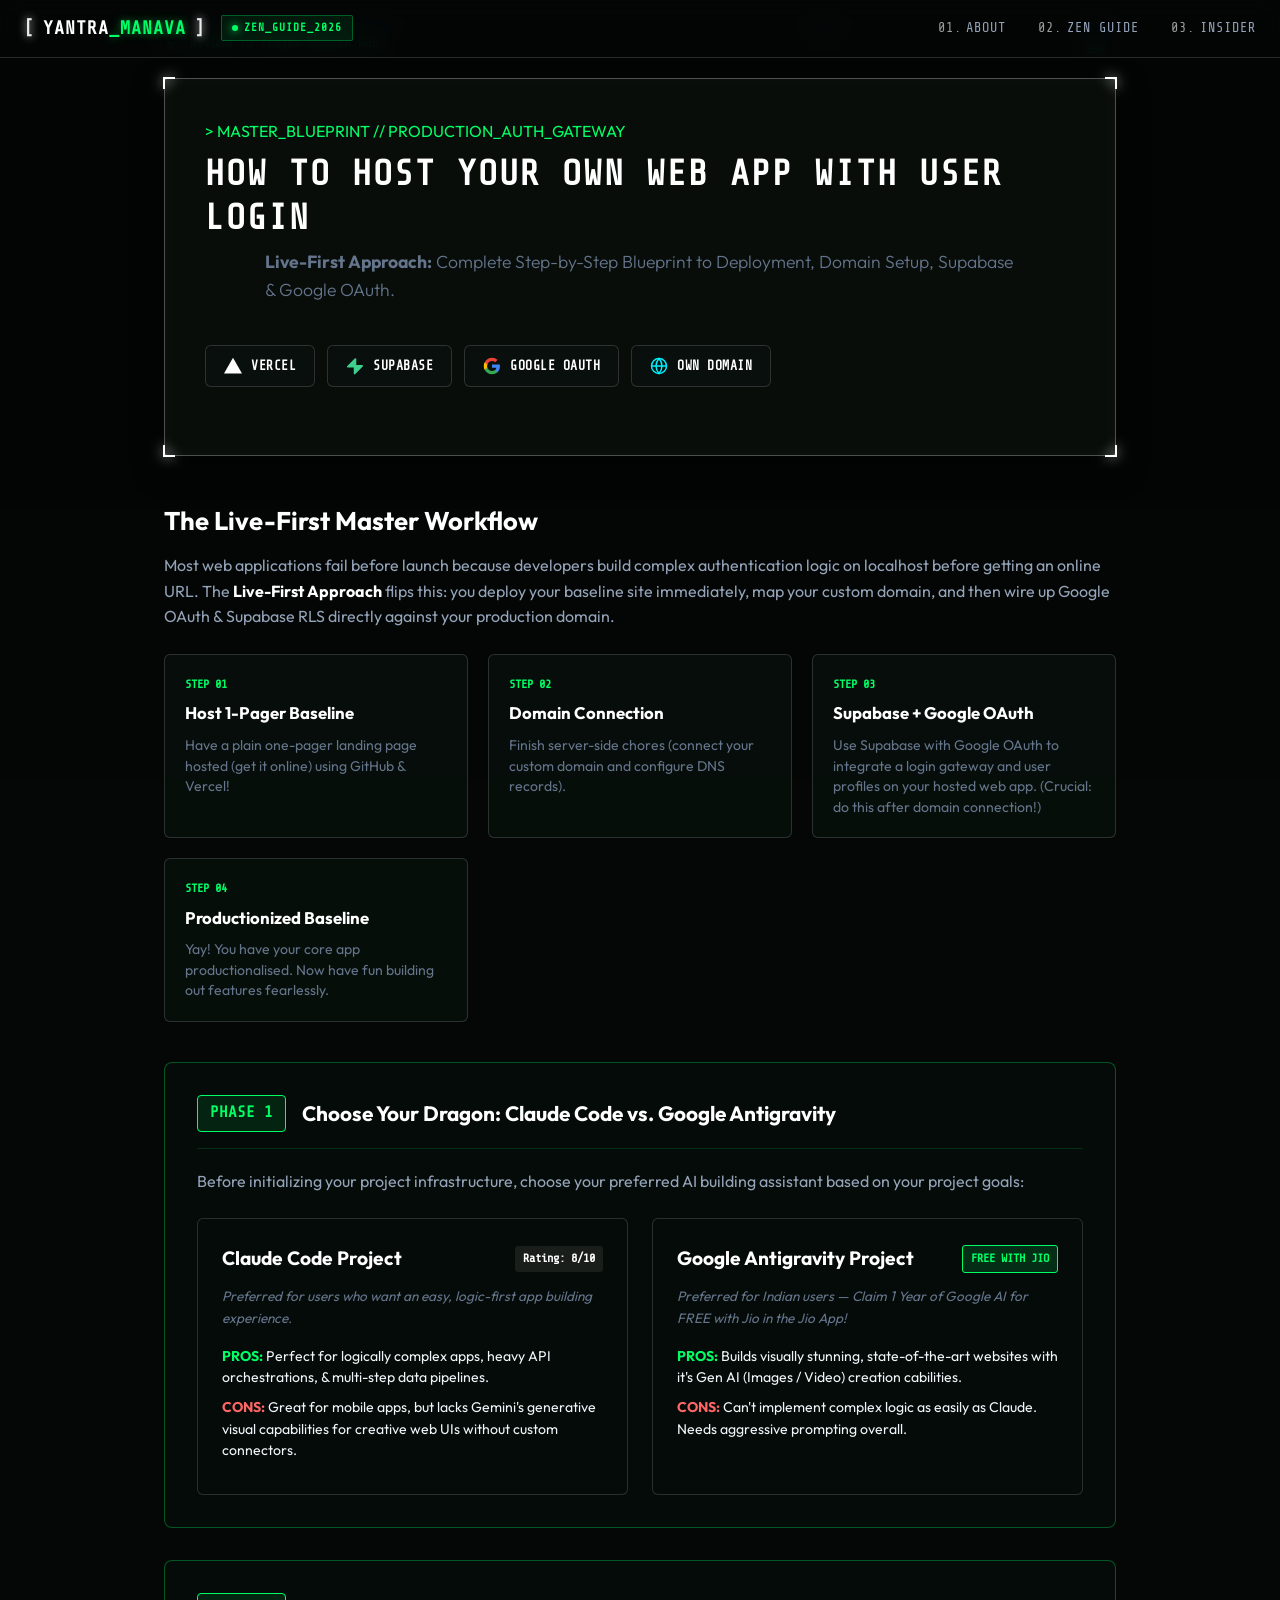
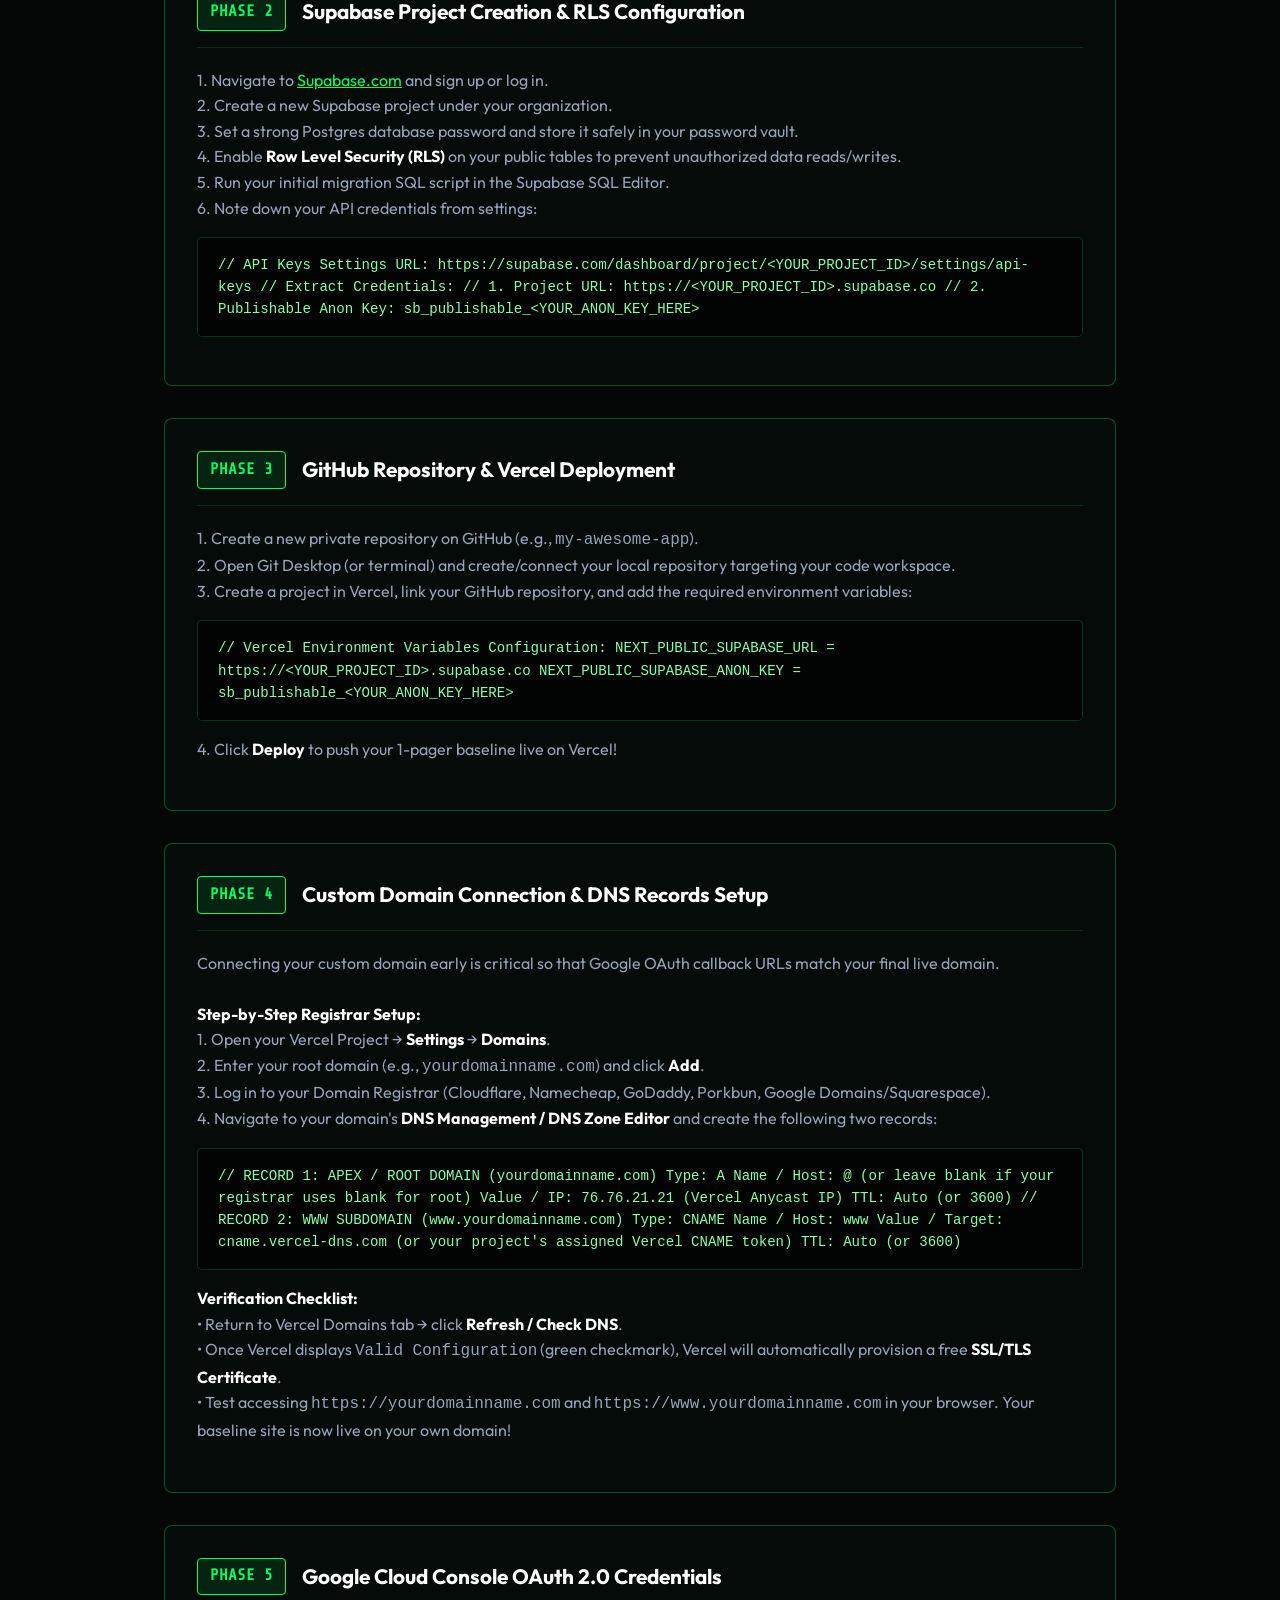
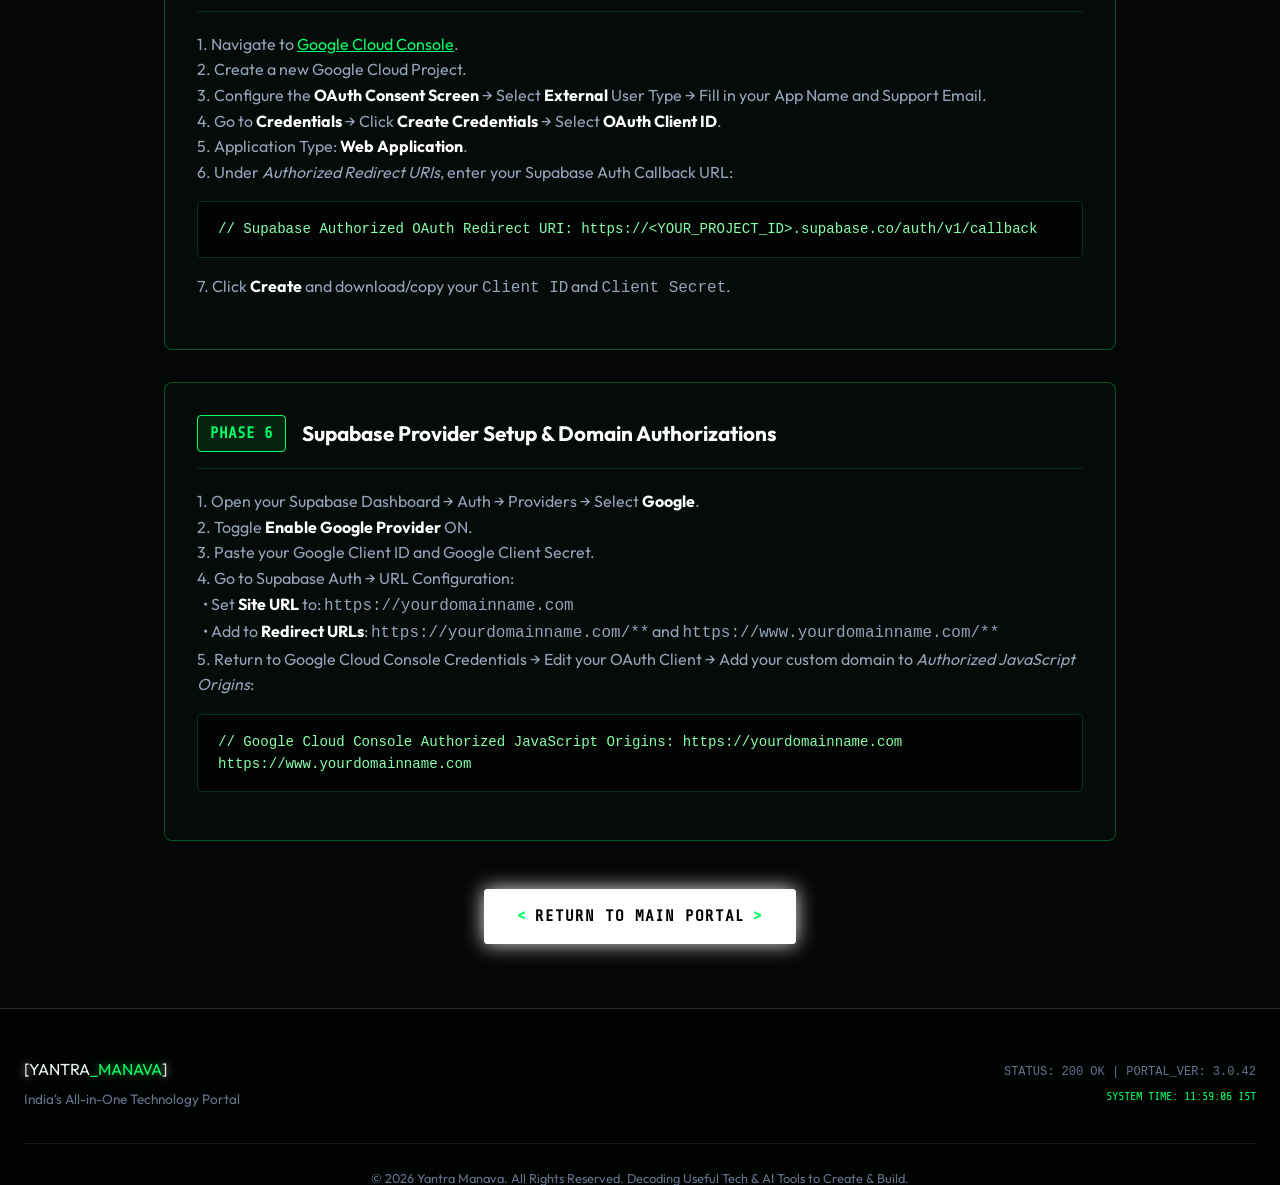
==== commit 8622883f: "Remove CRT/Rain toggles from nav, restrict translate selector to home page, and fix overflow on Clau" ====
--- a/zen-guide.html
+++ b/zen-guide.html
@@ -42,25 +42,7 @@
         <a href="index.html#newsletter" class="nav-link"><span class="nav-num">03.</span>INSIDER</a>
       </nav>
 
-      <div class="hud-controls">
-        <div class="lang-select-wrap" title="Switch Language">
-          <svg class="hud-btn-svg" viewBox="0 0 24 24" fill="none" stroke="currentColor" stroke-width="2"><circle cx="12" cy="12" r="10"/><line x1="2" y1="12" x2="22" y2="12"/><path d="M12 2a15.3 15.3 0 0 1 4 10 15.3 15.3 0 0 1-4 10 15.3 15.3 0 0 1-4-10 15.3 15.3 0 0 1 4-10z"/></svg>
-          <select id="lang-selector" class="hud-lang-select" aria-label="Select Language">
-            <option value="en">EN</option>
-            <option value="hi">हिन्दी (HI)</option>
-            <option value="kn">ಕನ್ನಡ (KN)</option>
-            <option value="ta">தமிழ் (TA)</option>
-            <option value="te">తెలుగు (TE)</option>
-            <option value="bn">বাংলা (BN)</option>
-          </select>
-        </div>
-        <button id="scanline-toggle" class="hud-btn" title="Toggle CRT Scanlines">
-          <svg class="hud-btn-svg" viewBox="0 0 24 24" fill="none" stroke="currentColor" stroke-width="2"><rect x="2" y="3" width="20" height="14" rx="2"/><line x1="8" y1="21" x2="16" y2="21"/><line x1="12" y1="17" x2="12" y2="21"/></svg> CRT: <span id="crt-status">OFF</span>
-        </button>
-        <button id="rain-toggle" class="hud-btn active" title="Toggle Matrix Digital Rain">
-          <svg class="hud-btn-svg" viewBox="0 0 24 24" fill="none" stroke="currentColor" stroke-width="2"><path d="M20 16.2A4.5 4.5 0 0 0 17.5 8h-1.8A7 7 0 1 0 4 14.9"/><path d="M16 14v6"/><path d="M8 14v6"/><path d="M12 16v6"/></svg> RAIN: <span id="rain-status">ON</span>
-        </button>
-      </div>
+
 
       <button class="mobile-menu-btn" id="mobile-menu-btn" aria-label="Toggle Navigation">
         <span></span><span></span><span></span>
--- a/styles.css
+++ b/styles.css
@@ -1440,9 +1440,10 @@
 
 .zen-ai-compare {
   display: grid;
-  grid-template-columns: repeat(auto-fit, minmax(320px, 1fr));
+  grid-template-columns: repeat(auto-fit, minmax(280px, 1fr));
   gap: 1.5rem;
   margin-bottom: 2.5rem;
+  width: 100%;
 }
 
 .zen-card {
@@ -1451,6 +1452,9 @@
   border-radius: 6px;
   padding: 1.5rem;
   transition: all 0.3s ease;
+  box-sizing: border-box;
+  max-width: 100%;
+  overflow: hidden;
 }
 
 .zen-card.claude-card,
@@ -1460,10 +1464,6 @@
 
 .zen-card:hover {
   border-color: var(--matrix-green);
-  box-shadow: 0 0 15px rgba(0, 255, 102, 0.2);
-}
-
-.zen-card:hover {
   box-shadow: 0 8px 25px rgba(0, 0, 0, 0.6);
 }
 
@@ -1471,13 +1471,19 @@
   display: flex;
   align-items: center;
   justify-content: space-between;
+  gap: 0.75rem;
+  flex-wrap: wrap;
   margin-bottom: 0.75rem;
+  width: 100%;
+  box-sizing: border-box;
 }
 
 .zen-card-title {
   font-family: var(--font-heading);
   font-size: 1.2rem;
   color: var(--hud-white);
+  word-break: break-word;
+  min-width: 0;
 }
 
 .zen-card-badge {
@@ -1488,6 +1494,8 @@
   border-radius: 3px;
   background: rgba(255, 255, 255, 0.08);
   color: var(--hud-white);
+  white-space: nowrap;
+  flex-shrink: 0;
 }
 
 .zen-card-badge.jio-badge {
@@ -1501,12 +1509,14 @@
   color: var(--text-dim);
   margin-bottom: 1rem;
   font-style: italic;
+  word-break: break-word;
 }
 
 .zen-pro-con {
   font-size: 0.88rem;
   line-height: 1.5;
   margin-bottom: 0.6rem;
+  word-break: break-word;
 }
 
 .zen-pro-con strong.pro-txt {
@@ -1710,6 +1720,20 @@
   .homegrown-card-header {
     flex-wrap: wrap;
     gap: 0.75rem;
+  }
+
+  .zen-card {
+    padding: 1.25rem 1rem;
+  }
+
+  .zen-card-header {
+    flex-direction: column;
+    align-items: flex-start;
+    gap: 0.4rem;
+  }
+
+  .zen-card-badge {
+    align-self: flex-start;
   }
 }
 
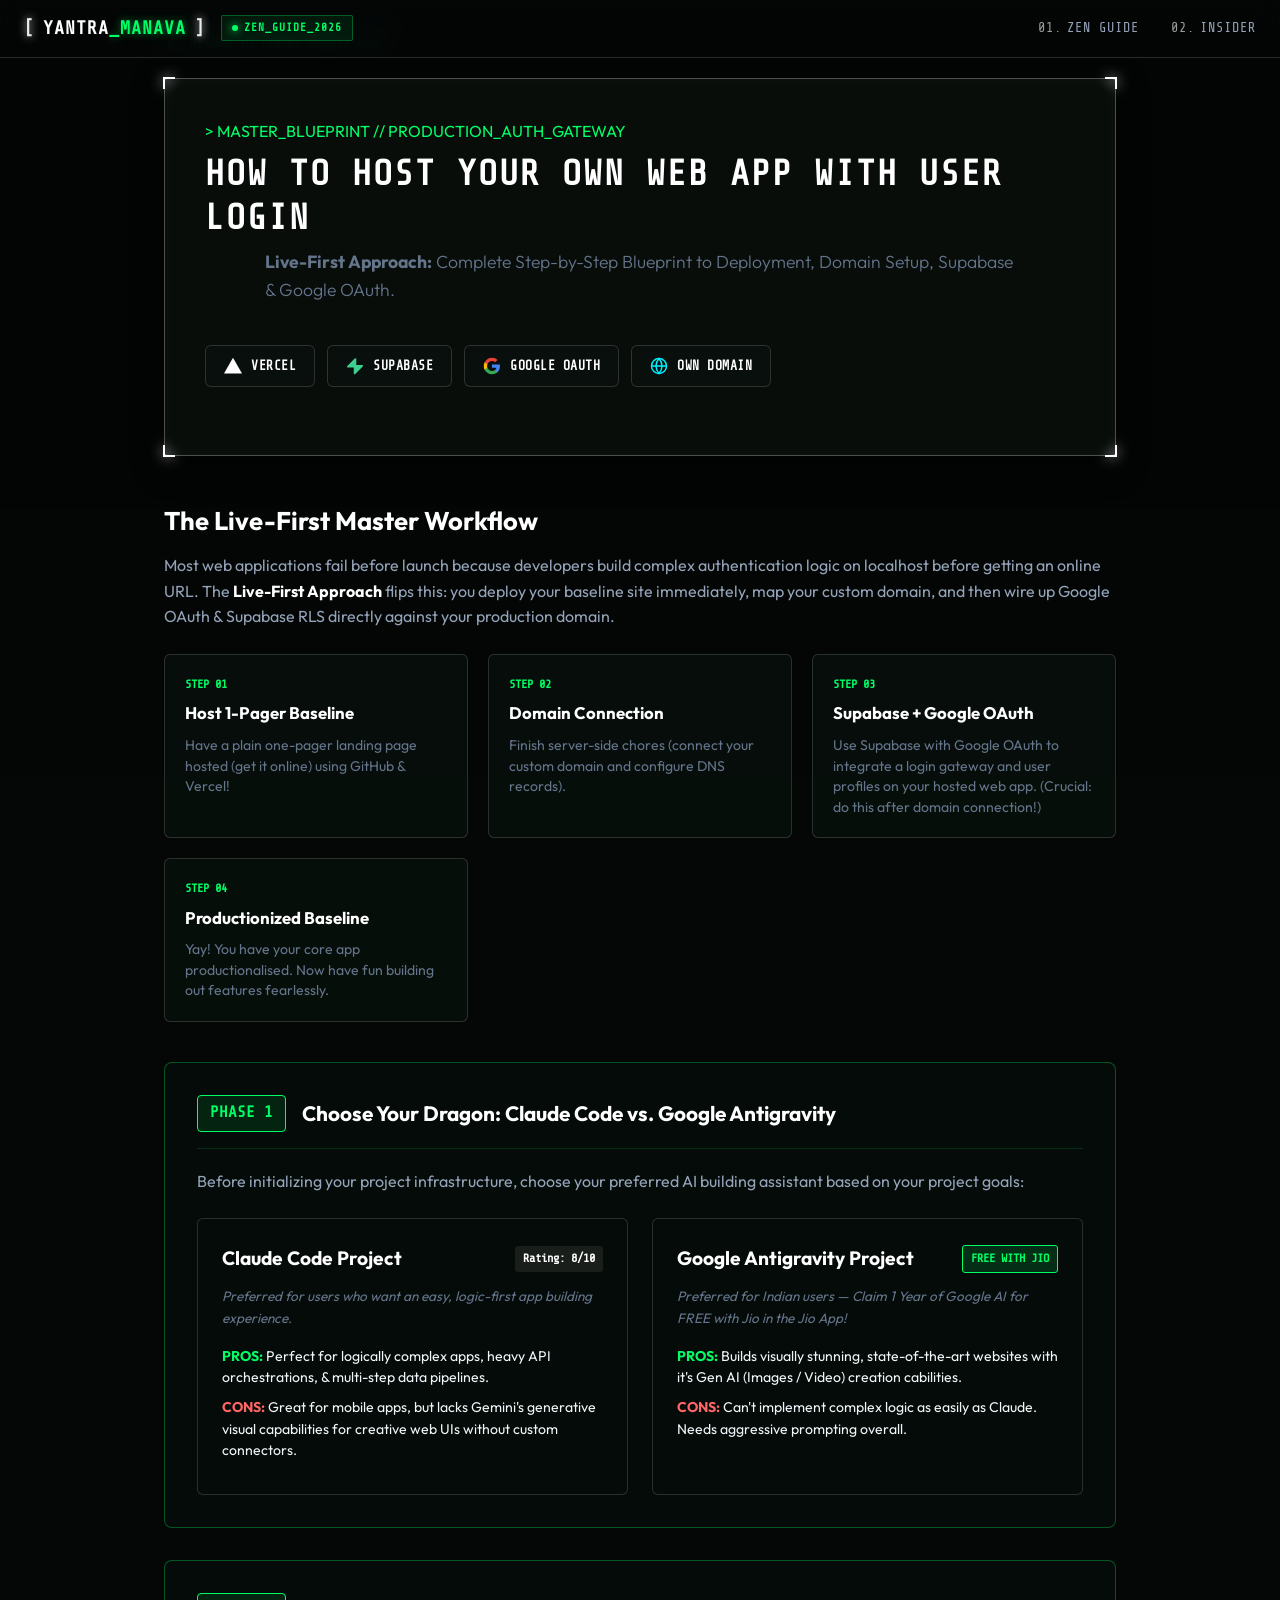
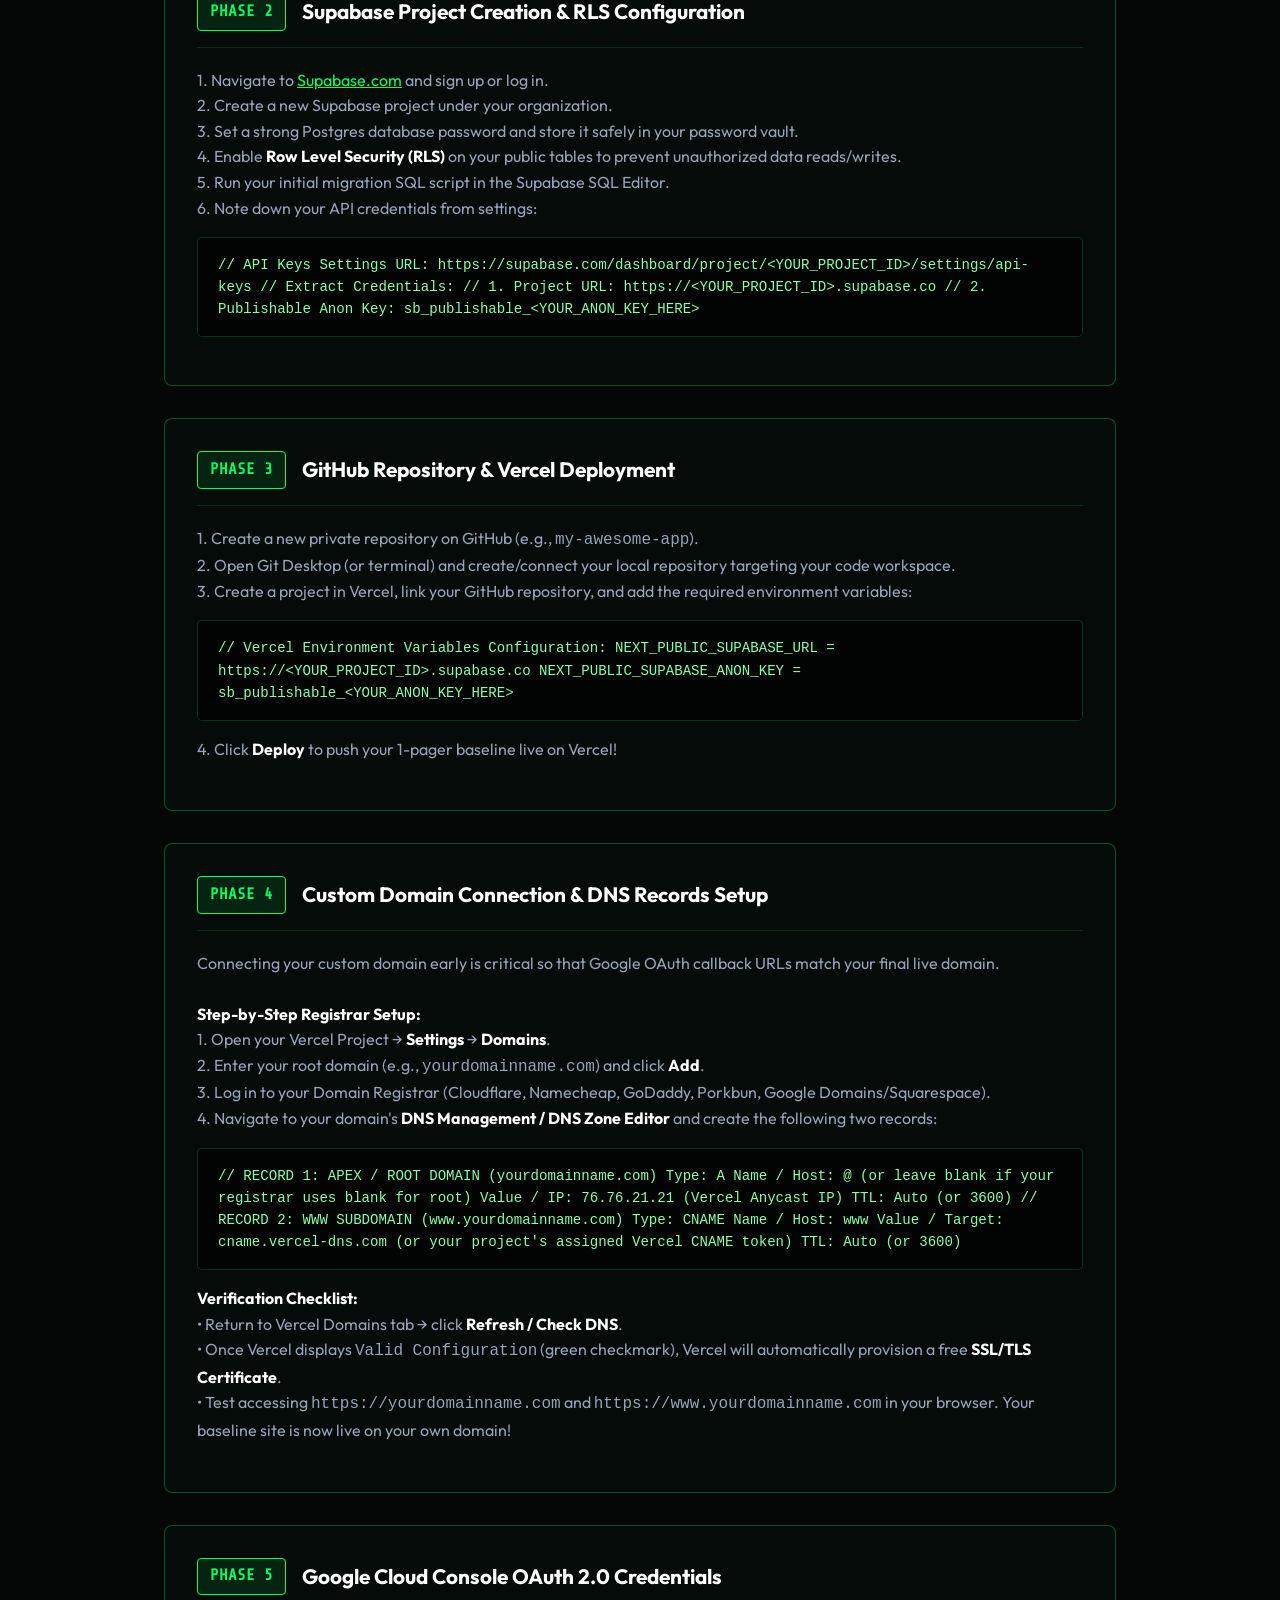
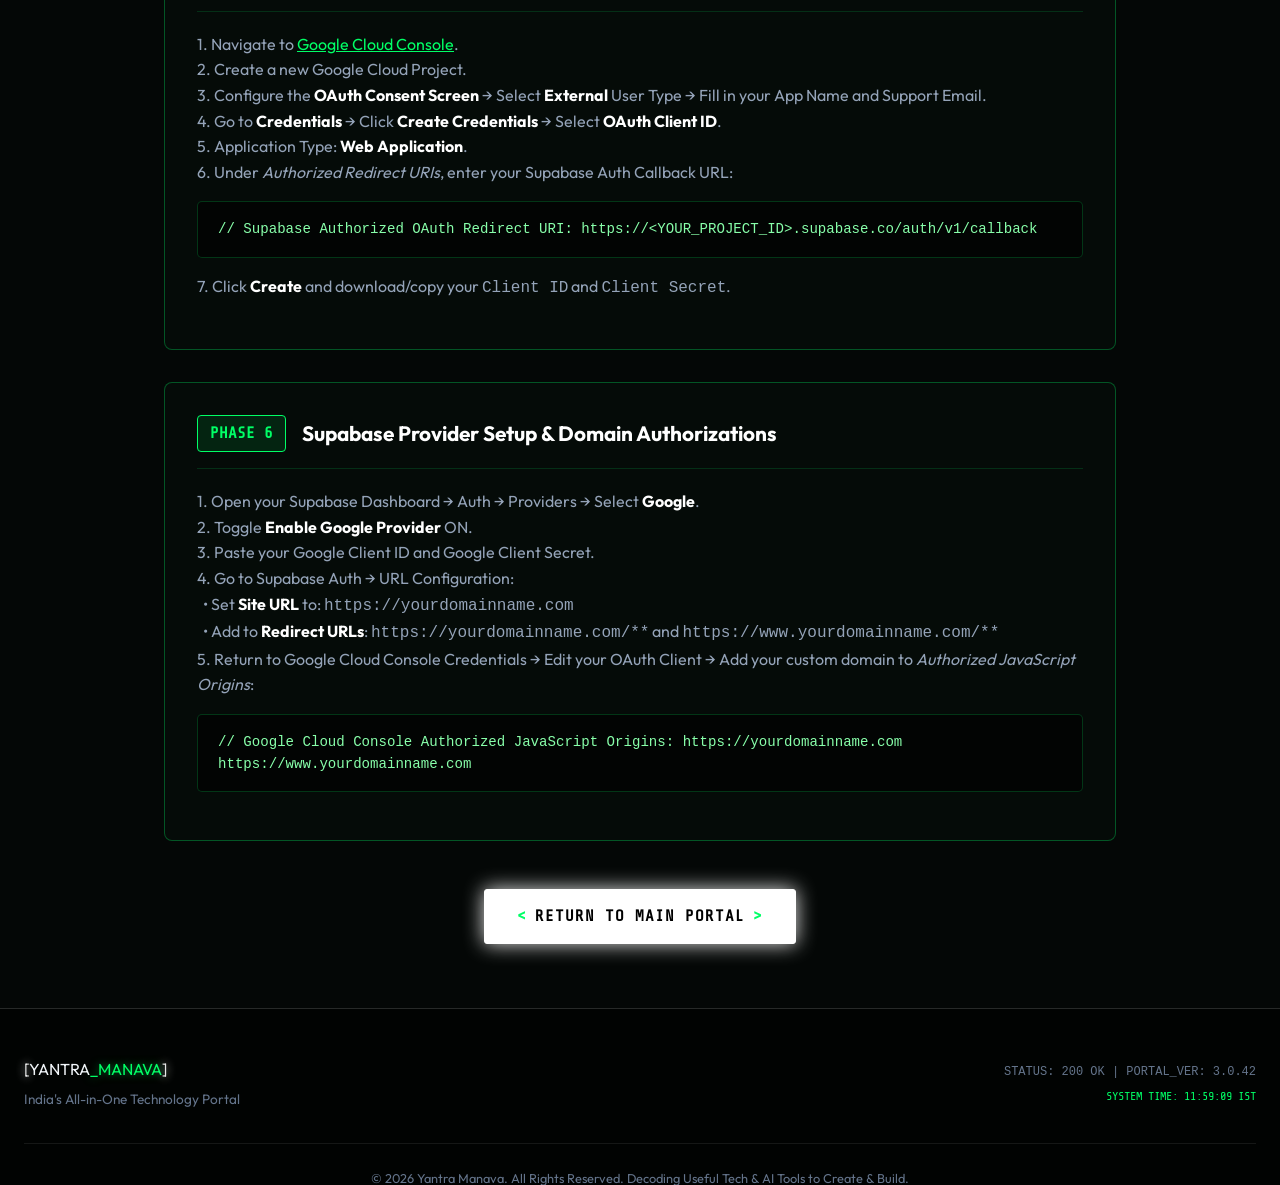
==== commit 28ff7859: "Remove About from nav menu and render original BiggBucks logo mark as is on white badge" ====
--- a/zen-guide.html
+++ b/zen-guide.html
@@ -37,9 +37,8 @@
       </a>
 
       <nav class="nav-links" id="nav-links">
-        <a href="index.html#about" class="nav-link"><span class="nav-num">01.</span>ABOUT</a>
-        <a href="index.html#zen-guide" class="nav-link"><span class="nav-num">02.</span>ZEN GUIDE</a>
-        <a href="index.html#newsletter" class="nav-link"><span class="nav-num">03.</span>INSIDER</a>
+        <a href="index.html#zen-guide" class="nav-link"><span class="nav-num">01.</span>ZEN GUIDE</a>
+        <a href="index.html#newsletter" class="nav-link"><span class="nav-num">02.</span>INSIDER</a>
       </nav>
 
 
--- a/styles.css
+++ b/styles.css
@@ -2296,7 +2296,13 @@
   box-sizing: border-box;
 }
 
-.biggbucks-box,
+.biggbucks-box {
+  background: #ffffff;
+  border-radius: 8px;
+  padding: 5px;
+  box-shadow: 0 2px 10px rgba(0, 0, 0, 0.5);
+}
+
 .badboon-box {
   background: transparent;
   border: none;
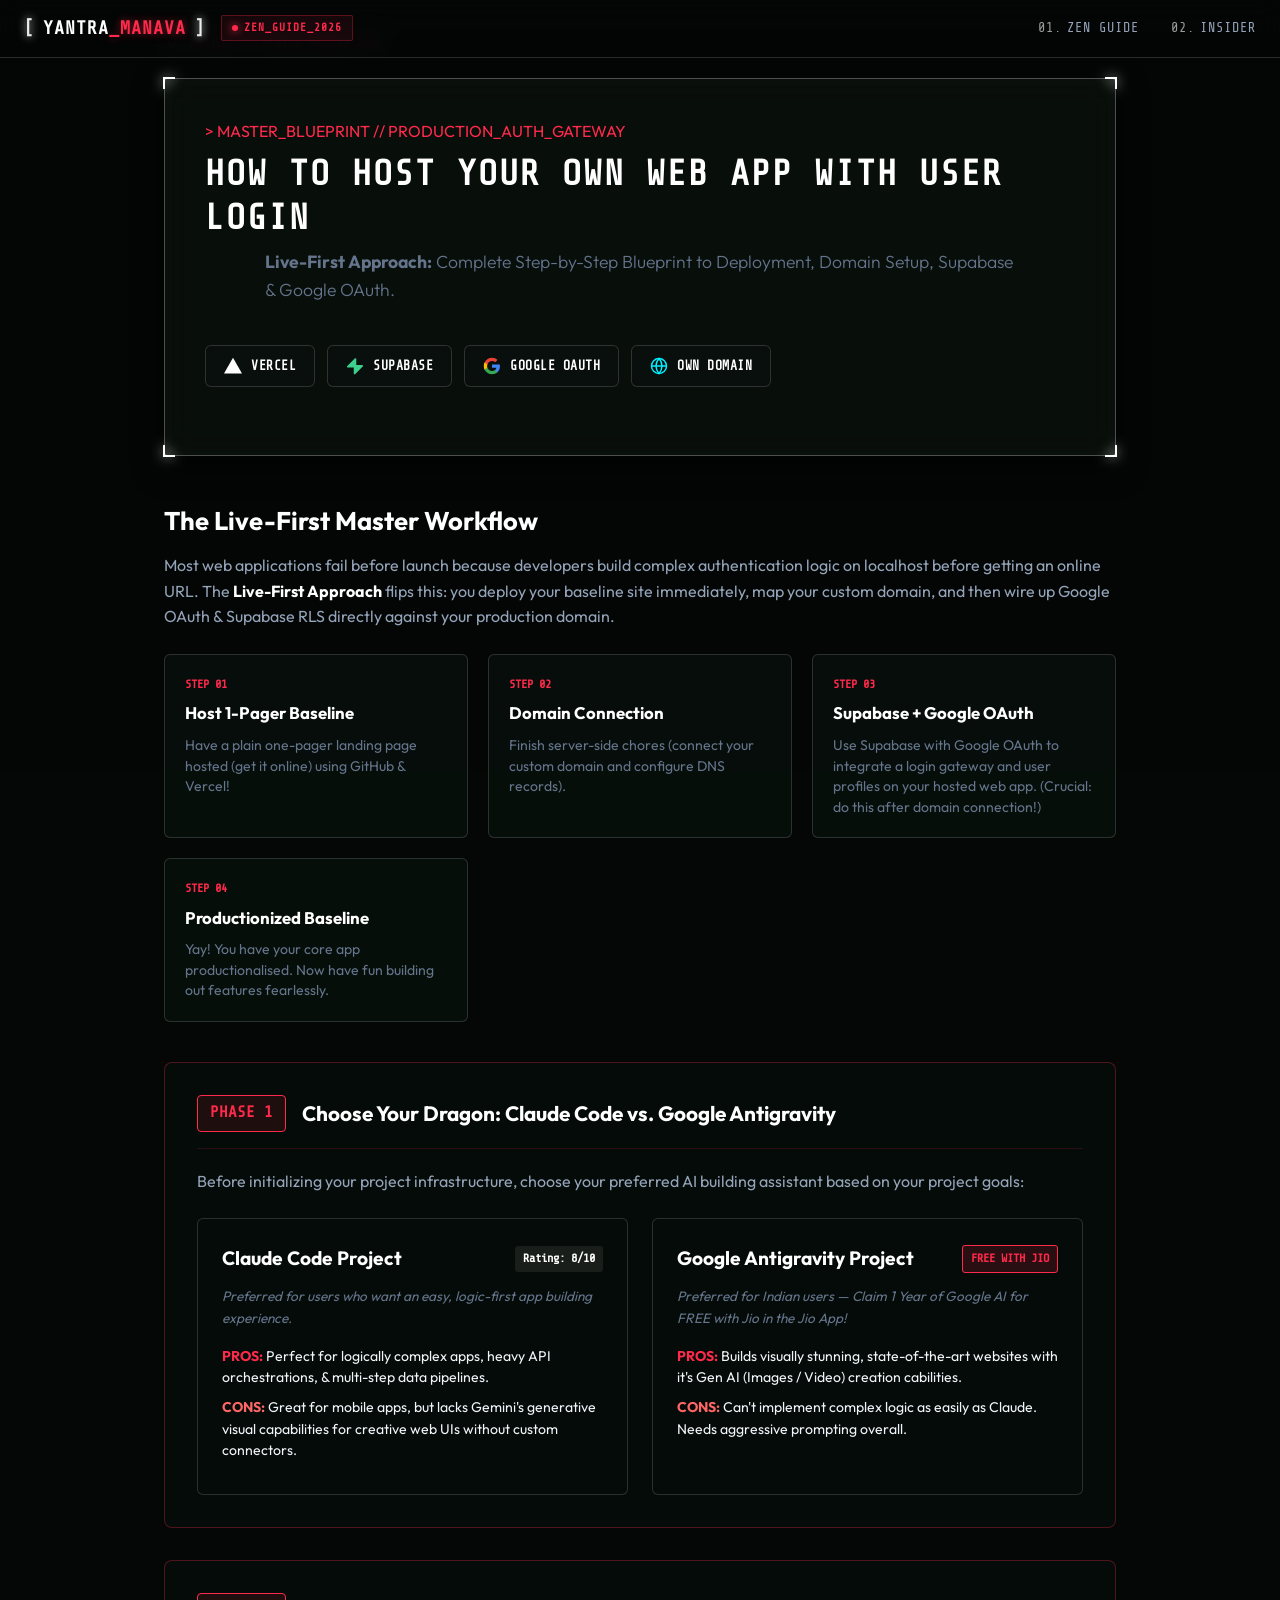
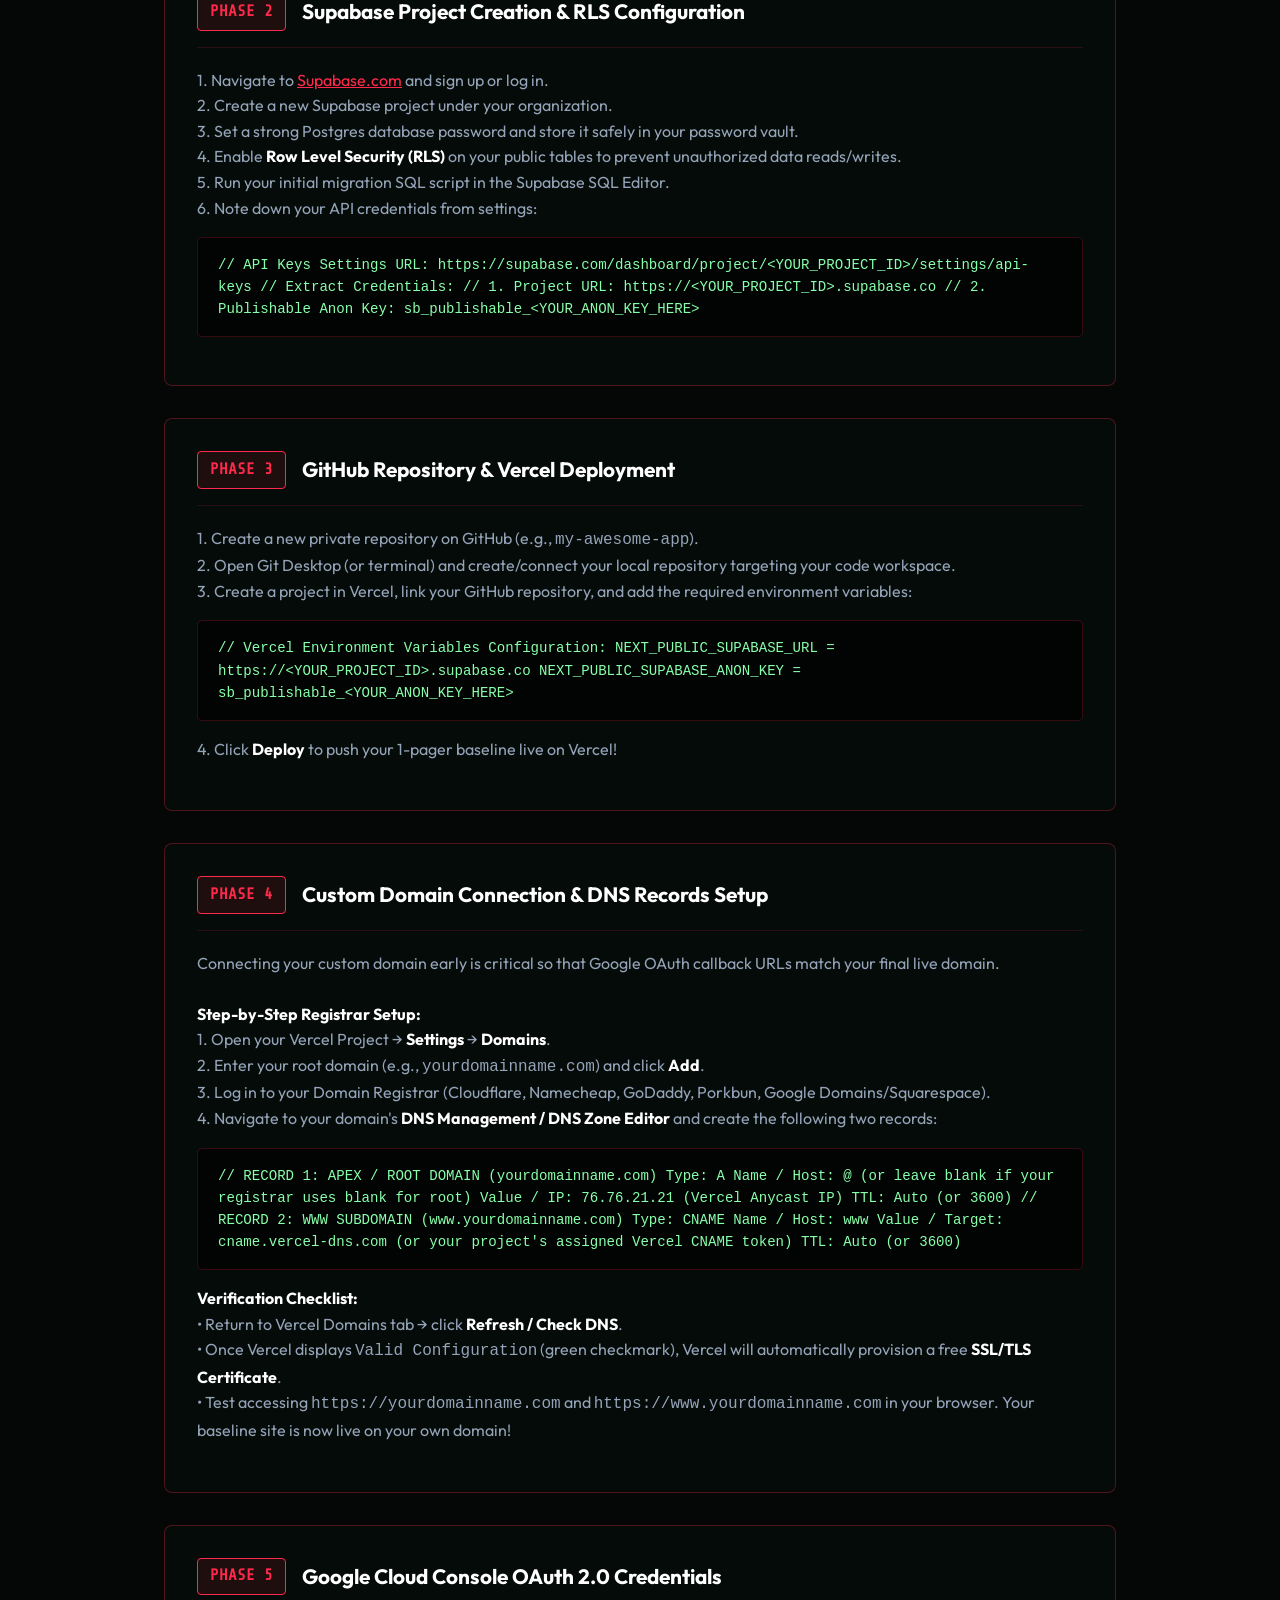
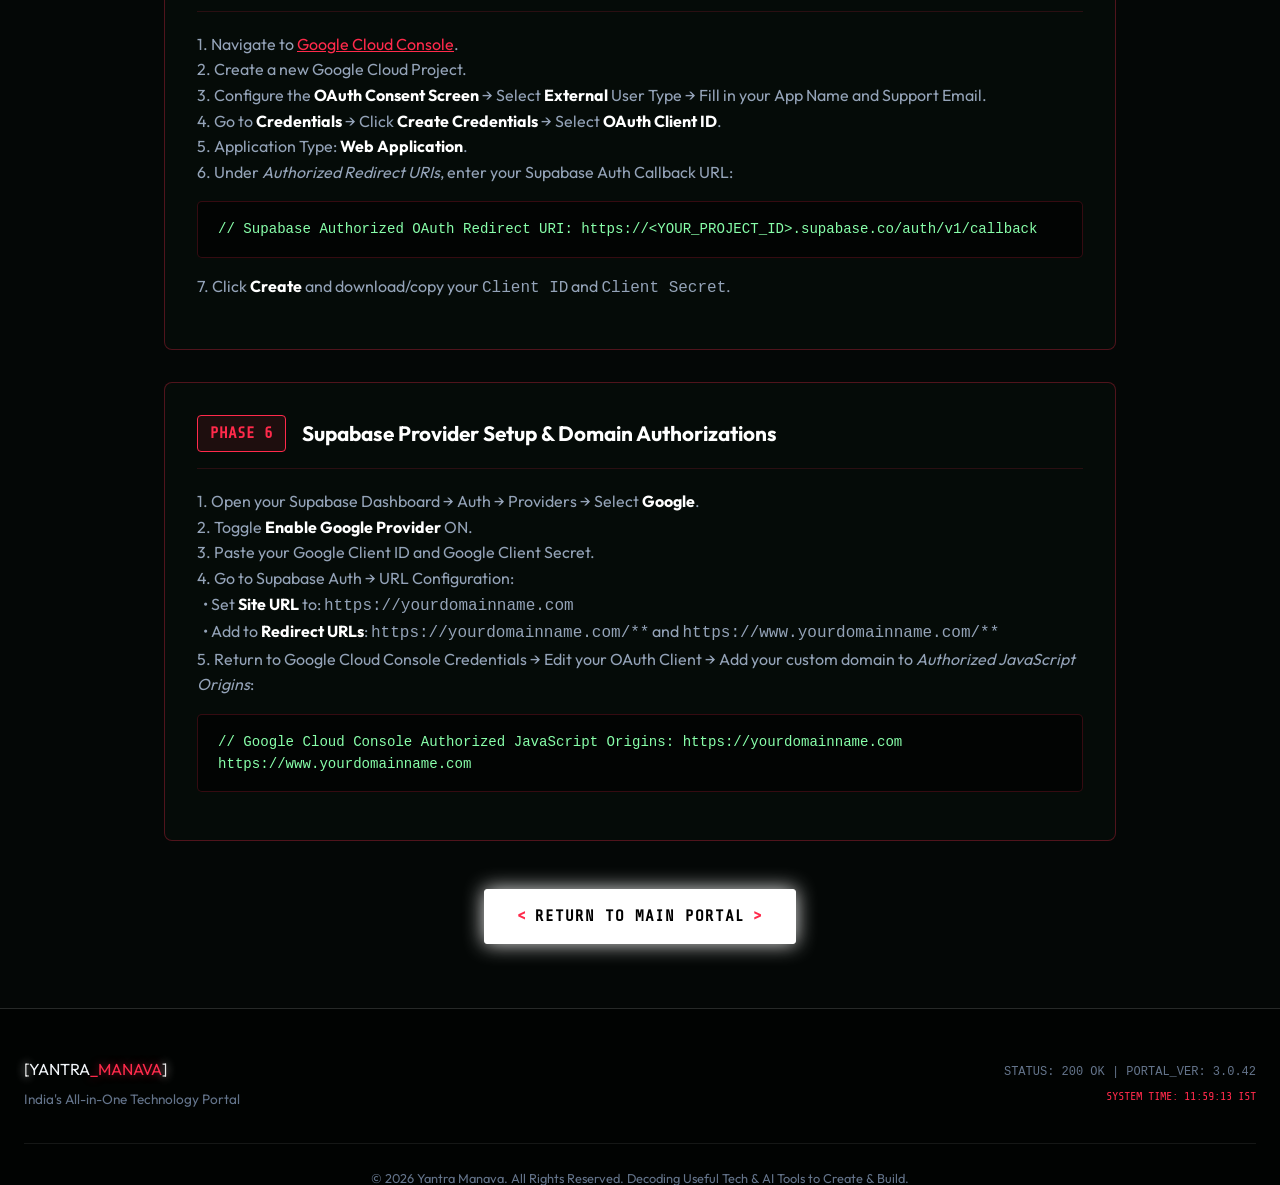
==== commit 468291ca: "Change primary accent theme color from matrix green to cyber crimson red (#ff2a4b)" ====
--- a/zen-guide.html
+++ b/zen-guide.html
@@ -171,7 +171,7 @@
         <h3 class="guide-step-title">Supabase Project Creation &amp; RLS Configuration</h3>
       </div>
       <p class="bio-text">
-        1. Navigate to <a href="https://supabase.com" target="_blank" style="color: var(--matrix-green);">Supabase.com</a> and sign up or log in.<br>
+        1. Navigate to <a href="https://supabase.com" target="_blank" style="color: var(--matrix-red);">Supabase.com</a> and sign up or log in.<br>
         2. Create a new Supabase project under your organization.<br>
         3. Set a strong Postgres database password and store it safely in your password vault.<br>
         4. Enable <strong>Row Level Security (RLS)</strong> on your public tables to prevent unauthorized data reads/writes.<br>
@@ -254,7 +254,7 @@
         <h3 class="guide-step-title">Google Cloud Console OAuth 2.0 Credentials</h3>
       </div>
       <p class="bio-text">
-        1. Navigate to <a href="https://console.cloud.google.com" target="_blank" style="color: var(--matrix-green);">Google Cloud Console</a>.<br>
+        1. Navigate to <a href="https://console.cloud.google.com" target="_blank" style="color: var(--matrix-red);">Google Cloud Console</a>.<br>
         2. Create a new Google Cloud Project.<br>
         3. Configure the <strong>OAuth Consent Screen</strong> &rarr; Select <strong>External</strong> User Type &rarr; Fill in your App Name and Support Email.<br>
         4. Go to <strong>Credentials</strong> &rarr; Click <strong>Create Credentials</strong> &rarr; Select <strong>OAuth Client ID</strong>.<br>
--- a/styles.css
+++ b/styles.css
@@ -13,8 +13,8 @@
   --hud-border: rgba(255, 255, 255, 0.28);
   --hud-border-glow: rgba(255, 255, 255, 0.6);
 
-  --matrix-green: #00ff66;
-  --matrix-green-glow: rgba(0, 255, 102, 0.5);
+  --matrix-red: #ff2a4b;
+  --matrix-red-glow: rgba(255, 42, 75, 0.5);
 
   --text-main: #f1f5f9;
   --text-muted: #94a3b8;
@@ -123,7 +123,7 @@
   right: -10%;
   width: 60vw;
   height: 60vw;
-  background: radial-gradient(circle, var(--matrix-green), transparent);
+  background: radial-gradient(circle, var(--matrix-red), transparent);
 }
 
 /* ==========================================================================
@@ -169,8 +169,8 @@
 }
 
 .logo-dot {
-  color: var(--matrix-green);
-  text-shadow: 0 0 8px var(--matrix-green-glow);
+  color: var(--matrix-red);
+  text-shadow: 0 0 8px var(--matrix-red-glow);
 }
 
 .status-badge {
@@ -179,9 +179,9 @@
   gap: 0.4rem;
   font-size: 0.7rem;
   padding: 0.2rem 0.6rem;
-  background: rgba(0, 255, 102, 0.08);
-  border: 1px solid rgba(0, 255, 102, 0.3);
-  color: var(--matrix-green);
+  background: rgba(255, 42, 75, 0.08);
+  border: 1px solid rgba(255, 42, 75, 0.3);
+  color: var(--matrix-red);
   border-radius: 2px;
   margin-left: 0.5rem;
 }
@@ -189,9 +189,9 @@
 .pulse-dot {
   width: 6px;
   height: 6px;
-  background-color: var(--matrix-green);
+  background-color: var(--matrix-red);
   border-radius: 50%;
-  box-shadow: 0 0 8px var(--matrix-green);
+  box-shadow: 0 0 8px var(--matrix-red);
   animation: pulse 1.8s infinite;
 }
 
@@ -252,7 +252,7 @@
 }
 
 .hud-btn.active span {
-  color: var(--matrix-green);
+  color: var(--matrix-red);
   font-weight: 700;
 }
 
@@ -384,7 +384,7 @@
 }
 
 .terminal-prefix {
-  color: var(--matrix-green);
+  color: var(--matrix-red);
 }
 
 .sys-code {
@@ -398,10 +398,10 @@
   font-family: var(--font-mono);
   font-size: clamp(1.8rem, 4vw, 3.4rem);
   font-weight: 700;
-  color: var(--matrix-green);
+  color: var(--matrix-red);
   letter-spacing: 2px;
   line-height: 1.25;
-  text-shadow: 0 0 20px var(--matrix-green-glow), 0 0 40px rgba(0, 255, 102, 0.4);
+  text-shadow: 0 0 20px var(--matrix-red-glow), 0 0 40px rgba(255, 42, 75, 0.4);
   margin-bottom: 1.5rem;
 }
 
@@ -439,7 +439,7 @@
 .stat-label {
   font-family: var(--font-mono);
   font-size: 0.72rem;
-  color: var(--matrix-green);
+  color: var(--matrix-red);
   letter-spacing: 1px;
 }
 
@@ -500,7 +500,7 @@
 }
 
 .btn-bracket {
-  color: var(--matrix-green);
+  color: var(--matrix-red);
 }
 
 /* ==========================================================================
@@ -509,13 +509,24 @@
 
 .about-grid {
   display: grid;
-  grid-template-columns: 360px 1fr;
+  grid-template-columns: 1fr;
   gap: 2.5rem;
   align-items: start;
 }
 
 .creator-media-wrap {
   position: relative;
+}
+
+.ai-news-globe-wrap {
+  margin: 1.5rem auto 2.25rem auto;
+  width: 100%;
+  max-width: 540px;
+}
+
+.ai-news-globe-wrap .cyberpunk-host-frame {
+  height: 360px;
+  border-radius: 6px;
 }
 
 .image-hud-frame {
@@ -528,9 +539,9 @@
   padding: 0;
   height: 440px;
   overflow: hidden;
-  background: radial-gradient(circle at 50% 40%, rgba(0, 255, 102, 0.12) 0%, rgba(4, 7, 6, 0.96) 80%);
+  background: radial-gradient(circle at 50% 40%, rgba(255, 42, 75, 0.12) 0%, rgba(4, 7, 6, 0.96) 80%);
   border: 1px solid var(--hud-border-glow);
-  box-shadow: 0 0 25px rgba(0, 255, 102, 0.15), inset 0 0 30px rgba(0, 0, 0, 0.8);
+  box-shadow: 0 0 25px rgba(255, 42, 75, 0.15), inset 0 0 30px rgba(0, 0, 0, 0.8);
 }
 
 /* 3D Holographic Spinning Globe */
@@ -557,8 +568,8 @@
   height: 230px;
   border-radius: 50%;
   overflow: hidden;
-  box-shadow: inset -25px -15px 40px rgba(0, 0, 0, 0.85), inset 15px 15px 30px rgba(0, 255, 102, 0.35), 0 0 35px rgba(0, 255, 102, 0.3);
-  border: 1.5px solid rgba(0, 255, 102, 0.6);
+  box-shadow: inset -25px -15px 40px rgba(0, 0, 0, 0.85), inset 15px 15px 30px rgba(255, 42, 75, 0.35), 0 0 35px rgba(255, 42, 75, 0.3);
+  border: 1.5px solid rgba(255, 42, 75, 0.6);
   background: #020906;
 }
 
@@ -588,7 +599,7 @@
   width: 100%;
   height: 100%;
   border-radius: 50%;
-  background: radial-gradient(circle at 35% 35%, rgba(255, 255, 255, 0.15), rgba(0, 255, 102, 0.08) 50%, rgba(4, 7, 6, 0.75) 90%);
+  background: radial-gradient(circle at 35% 35%, rgba(255, 255, 255, 0.15), rgba(255, 42, 75, 0.08) 50%, rgba(4, 7, 6, 0.75) 90%);
   pointer-events: none;
   z-index: 4;
 }
@@ -604,8 +615,8 @@
 }
 
 @keyframes pulseEquator {
-  0% { border-color: rgba(255, 255, 255, 0.2); box-shadow: 0 0 10px rgba(0, 255, 102, 0.1); }
-  100% { border-color: rgba(0, 255, 102, 0.6); box-shadow: 0 0 20px rgba(0, 255, 102, 0.4); }
+  0% { border-color: rgba(255, 255, 255, 0.2); box-shadow: 0 0 10px rgba(255, 42, 75, 0.1); }
+  100% { border-color: rgba(255, 42, 75, 0.6); box-shadow: 0 0 20px rgba(255, 42, 75, 0.4); }
 }
 
 /* India Beacon Pin */
@@ -616,9 +627,9 @@
   width: 12px;
   height: 12px;
   background: #ffffff;
-  border: 2px solid var(--matrix-green);
+  border: 2px solid var(--matrix-red);
   border-radius: 50%;
-  box-shadow: 0 0 15px #ffffff, 0 0 25px var(--matrix-green);
+  box-shadow: 0 0 15px #ffffff, 0 0 25px var(--matrix-red);
 }
 
 .india-beacon-pulse {
@@ -627,7 +638,7 @@
   left: 38%;
   width: 32px;
   height: 32px;
-  border: 2px solid var(--matrix-green);
+  border: 2px solid var(--matrix-red);
   border-radius: 50%;
   animation: beaconPulse 2s ease-out infinite;
 }
@@ -643,14 +654,14 @@
   left: 18px;
   white-space: nowrap;
   background: rgba(4, 7, 6, 0.95);
-  border: 1px solid var(--matrix-green);
+  border: 1px solid var(--matrix-red);
   color: #ffffff;
   font-family: var(--font-mono);
   font-size: 0.65rem;
   font-weight: 700;
   padding: 0.2rem 0.5rem;
   border-radius: 3px;
-  box-shadow: 0 0 10px rgba(0, 255, 102, 0.5);
+  box-shadow: 0 0 10px rgba(255, 42, 75, 0.5);
 }
 
 .host-cyber-bg {
@@ -670,8 +681,8 @@
   width: 100%;
   height: 100%;
   background-image: 
-    linear-gradient(rgba(0, 255, 102, 0.08) 1px, transparent 1px),
-    linear-gradient(90deg, rgba(0, 255, 102, 0.08) 1px, transparent 1px);
+    linear-gradient(rgba(255, 42, 75, 0.08) 1px, transparent 1px),
+    linear-gradient(90deg, rgba(255, 42, 75, 0.08) 1px, transparent 1px);
   background-size: 24px 24px;
   opacity: 0.7;
 }
@@ -684,7 +695,7 @@
   height: 260px;
   margin-top: -130px;
   margin-left: -130px;
-  border: 1px dashed rgba(0, 255, 102, 0.35);
+  border: 1px dashed rgba(255, 42, 75, 0.35);
   border-radius: 50%;
   animation: spinReticle 24s linear infinite;
 }
@@ -698,7 +709,7 @@
   bottom: 15px;
   border: 1px solid rgba(255, 255, 255, 0.2);
   border-radius: 50%;
-  border-top-color: var(--matrix-green);
+  border-top-color: var(--matrix-red);
   animation: spinReticleReverse 14s linear infinite;
 }
 
@@ -737,13 +748,13 @@
   height: 100%;
   object-fit: contain;
   object-position: bottom center;
-  filter: drop-shadow(0 0 16px rgba(0, 255, 102, 0.35)) contrast(1.1);
+  filter: drop-shadow(0 0 16px rgba(255, 42, 75, 0.35)) contrast(1.1);
   transition: transform 0.4s ease, filter 0.4s ease;
 }
 
 .cyberpunk-host-frame:hover .cutout-host-img {
   transform: scale(1.03);
-  filter: drop-shadow(0 0 25px rgba(0, 255, 102, 0.6)) contrast(1.15);
+  filter: drop-shadow(0 0 25px rgba(255, 42, 75, 0.6)) contrast(1.15);
 }
 
 .image-scanner-line {
@@ -783,9 +794,9 @@
 .badge-dot {
   width: 6px;
   height: 6px;
-  background-color: var(--matrix-green);
+  background-color: var(--matrix-red);
   border-radius: 50%;
-  box-shadow: 0 0 8px var(--matrix-green);
+  box-shadow: 0 0 8px var(--matrix-red);
 }
 
 .media-caption {
@@ -803,7 +814,7 @@
 .bio-tag {
   font-family: var(--font-mono);
   font-size: 0.8rem;
-  color: var(--matrix-green);
+  color: var(--matrix-red);
   margin-bottom: 0.75rem;
 }
 
@@ -875,9 +886,9 @@
   display: inline-flex;
   align-items: center;
   gap: 0.5rem;
-  background: rgba(0, 255, 102, 0.08);
-  border: 1px solid rgba(0, 255, 102, 0.3);
-  color: var(--matrix-green);
+  background: rgba(255, 42, 75, 0.08);
+  border: 1px solid rgba(255, 42, 75, 0.3);
+  color: var(--matrix-red);
   text-decoration: none;
   font-family: var(--font-mono);
   font-size: 0.82rem;
@@ -887,8 +898,8 @@
 }
 
 .social-chip:hover {
-  background: rgba(0, 255, 102, 0.2);
-  box-shadow: 0 0 12px var(--matrix-green-glow);
+  background: rgba(255, 42, 75, 0.2);
+  box-shadow: 0 0 12px var(--matrix-red-glow);
 }
 
 /* ==========================================================================
@@ -1034,8 +1045,8 @@
 }
 
 .story-link:hover {
-  color: var(--matrix-green);
-  text-shadow: 0 0 10px var(--matrix-green-glow);
+  color: var(--matrix-red);
+  text-shadow: 0 0 10px var(--matrix-red-glow);
 }
 
 /* ==========================================================================
@@ -1162,13 +1173,13 @@
 .ig-card-link {
   font-family: var(--font-mono);
   font-size: 0.8rem;
-  color: var(--matrix-green);
+  color: var(--matrix-red);
   text-decoration: none;
   transition: var(--transition-fast);
 }
 
 .ig-card-link:hover {
-  text-shadow: 0 0 8px var(--matrix-green-glow);
+  text-shadow: 0 0 8px var(--matrix-red-glow);
 }
 
 /* ==========================================================================
@@ -1223,7 +1234,7 @@
 .input-prefix {
   font-family: var(--font-mono);
   font-size: 0.8rem;
-  color: var(--matrix-green);
+  color: var(--matrix-red);
   margin-right: 0.5rem;
 }
 
@@ -1243,17 +1254,17 @@
   margin-top: 1rem;
   font-family: var(--font-mono);
   font-size: 0.85rem;
-  color: var(--matrix-green);
-  text-shadow: 0 0 8px var(--matrix-green-glow);
+  color: var(--matrix-red);
+  text-shadow: 0 0 8px var(--matrix-red-glow);
   min-height: 1.5rem;
   transition: all 0.3s ease;
 }
 
 .form-toast.success,
 .newsletter-msg.success {
-  color: var(--matrix-green);
-  border: 1px solid rgba(0, 255, 102, 0.3);
-  background: rgba(0, 255, 102, 0.08);
+  color: var(--matrix-red);
+  border: 1px solid rgba(255, 42, 75, 0.3);
+  background: rgba(255, 42, 75, 0.08);
   padding: 0.75rem 1rem;
   border-radius: 4px;
 }
@@ -1311,7 +1322,7 @@
 }
 
 .sys-clock {
-  color: var(--matrix-green);
+  color: var(--matrix-red);
   margin-top: 0.3rem;
 }
 
@@ -1369,8 +1380,8 @@
 }
 
 .zen-tag:hover {
-  border-color: var(--matrix-green);
-  box-shadow: 0 0 15px rgba(0, 255, 102, 0.3);
+  border-color: var(--matrix-red);
+  box-shadow: 0 0 15px rgba(255, 42, 75, 0.3);
   transform: translateY(-2px);
 }
 
@@ -1412,15 +1423,15 @@
 }
 
 .zen-flow-step:hover {
-  border-color: var(--matrix-green);
-  box-shadow: 0 0 15px rgba(0, 255, 102, 0.2);
+  border-color: var(--matrix-red);
+  box-shadow: 0 0 15px rgba(255, 42, 75, 0.2);
   transform: translateY(-2px);
 }
 
 .zen-step-num {
   font-family: var(--font-mono);
   font-size: 0.75rem;
-  color: var(--matrix-green);
+  color: var(--matrix-red);
   margin-bottom: 0.4rem;
   font-weight: 700;
 }
@@ -1463,7 +1474,7 @@
 }
 
 .zen-card:hover {
-  border-color: var(--matrix-green);
+  border-color: var(--matrix-red);
   box-shadow: 0 8px 25px rgba(0, 0, 0, 0.6);
 }
 
@@ -1499,9 +1510,9 @@
 }
 
 .zen-card-badge.jio-badge {
-  background: rgba(0, 255, 102, 0.15);
-  color: var(--matrix-green);
-  border: 1px solid var(--matrix-green);
+  background: rgba(255, 42, 75, 0.15);
+  color: var(--matrix-red);
+  border: 1px solid var(--matrix-red);
 }
 
 .zen-card-sub {
@@ -1520,7 +1531,7 @@
 }
 
 .zen-pro-con strong.pro-txt {
-  color: var(--matrix-green);
+  color: var(--matrix-red);
 }
 
 .zen-pro-con strong.con-txt {
@@ -1559,7 +1570,7 @@
   gap: 0.5rem;
   font-family: var(--font-mono);
   font-size: 0.85rem;
-  color: var(--matrix-green);
+  color: var(--matrix-red);
   text-decoration: none;
   margin-bottom: 1.5rem;
   transition: color 0.2s ease;
@@ -1571,7 +1582,7 @@
 
 .guide-step-block {
   background: rgba(6, 12, 9, 0.95);
-  border: 1px solid rgba(0, 255, 102, 0.3);
+  border: 1px solid rgba(255, 42, 75, 0.3);
   border-radius: 8px;
   padding: 2rem;
   margin-bottom: 2rem;
@@ -1583,7 +1594,7 @@
   align-items: center;
   gap: 1rem;
   margin-bottom: 1.25rem;
-  border-bottom: 1px solid rgba(0, 255, 102, 0.15);
+  border-bottom: 1px solid rgba(255, 42, 75, 0.15);
   padding-bottom: 1rem;
 }
 
@@ -1591,11 +1602,11 @@
   font-family: var(--font-mono);
   font-size: 1rem;
   font-weight: 700;
-  color: var(--matrix-green);
-  background: rgba(0, 255, 102, 0.1);
+  color: var(--matrix-red);
+  background: rgba(255, 42, 75, 0.1);
   padding: 0.3rem 0.75rem;
   border-radius: 4px;
-  border: 1px solid var(--matrix-green);
+  border: 1px solid var(--matrix-red);
 }
 
 .guide-step-title {
@@ -1606,7 +1617,7 @@
 
 .guide-code-box {
   background: #020403;
-  border: 1px solid rgba(0, 255, 102, 0.2);
+  border: 1px solid rgba(255, 42, 75, 0.2);
   border-radius: 5px;
   padding: 1rem 1.25rem;
   font-family: var(--font-mono);
@@ -1767,8 +1778,8 @@
 
 .terminal-hud {
   background: rgba(4, 8, 6, 0.92);
-  border: 1px solid var(--matrix-green-glow);
-  box-shadow: 0 10px 30px rgba(0, 0, 0, 0.8), 0 0 20px rgba(0, 255, 102, 0.12);
+  border: 1px solid var(--matrix-red-glow);
+  box-shadow: 0 10px 30px rgba(0, 0, 0, 0.8), 0 0 20px rgba(255, 42, 75, 0.12);
   padding: 0;
   overflow: hidden;
   border-radius: 6px;
@@ -1780,7 +1791,7 @@
   justify-content: space-between;
   background: rgba(12, 22, 16, 0.95);
   padding: 0.75rem 1.2rem;
-  border-bottom: 1px solid rgba(0, 255, 102, 0.2);
+  border-bottom: 1px solid rgba(255, 42, 75, 0.2);
   font-family: var(--font-mono);
 }
 
@@ -1807,7 +1818,7 @@
 
 .terminal-status {
   font-size: 0.7rem;
-  color: var(--matrix-green);
+  color: var(--matrix-red);
   display: flex;
   align-items: center;
   gap: 0.4rem;
@@ -1838,7 +1849,7 @@
 }
 
 .term-sys {
-  color: var(--matrix-green);
+  color: var(--matrix-red);
   font-weight: 700;
 }
 
@@ -1860,7 +1871,7 @@
 .term-response {
   color: #e2e8f0;
   padding-left: 0.5rem;
-  border-left: 2px solid var(--matrix-green);
+  border-left: 2px solid var(--matrix-red);
   margin: 0.2rem 0 0.5rem;
   white-space: pre-wrap;
 }
@@ -1872,7 +1883,7 @@
 }
 
 .term-link {
-  color: var(--matrix-green);
+  color: var(--matrix-red);
   text-decoration: underline;
 }
 
@@ -1884,7 +1895,7 @@
 }
 
 .prompt-user {
-  color: var(--matrix-green);
+  color: var(--matrix-red);
   font-weight: 700;
 }
 
@@ -1900,7 +1911,7 @@
   color: #ffffff;
   font-family: var(--font-mono);
   font-size: 0.95rem;
-  caret-color: var(--matrix-green);
+  caret-color: var(--matrix-red);
 }
 
 .terminal-quick-cmds {
@@ -1921,9 +1932,9 @@
 }
 
 .cmd-pill {
-  background: rgba(0, 255, 102, 0.08);
-  border: 1px solid rgba(0, 255, 102, 0.3);
-  color: var(--matrix-green);
+  background: rgba(255, 42, 75, 0.08);
+  border: 1px solid rgba(255, 42, 75, 0.3);
+  color: var(--matrix-red);
   font-family: var(--font-mono);
   font-size: 0.75rem;
   padding: 0.25rem 0.6rem;
@@ -1933,9 +1944,9 @@
 }
 
 .cmd-pill:hover {
-  background: rgba(0, 255, 102, 0.25);
+  background: rgba(255, 42, 75, 0.25);
   color: #ffffff;
-  box-shadow: 0 0 10px var(--matrix-green-glow);
+  box-shadow: 0 0 10px var(--matrix-red-glow);
   transform: translateY(-1px);
 }
 
@@ -1952,7 +1963,7 @@
   align-items: center;
   gap: 0.5rem;
   margin-bottom: 1.5rem;
-  border-bottom: 1px solid rgba(0, 255, 102, 0.2);
+  border-bottom: 1px solid rgba(255, 42, 75, 0.2);
   padding-bottom: 0.75rem;
 }
 
@@ -1986,14 +1997,14 @@
 }
 
 .india-highlight-card {
-  border: 1px solid rgba(0, 255, 102, 0.45);
-  background: radial-gradient(circle at 10% 10%, rgba(0, 255, 102, 0.08), rgba(8, 14, 11, 0.92));
-  box-shadow: 0 0 20px rgba(0, 255, 102, 0.1);
+  border: 1px solid rgba(255, 42, 75, 0.45);
+  background: radial-gradient(circle at 10% 10%, rgba(255, 42, 75, 0.08), rgba(8, 14, 11, 0.92));
+  box-shadow: 0 0 20px rgba(255, 42, 75, 0.1);
 }
 
 .india-highlight-card:hover {
-  border-color: rgba(0, 255, 102, 0.85);
-  box-shadow: 0 0 25px rgba(0, 255, 102, 0.25);
+  border-color: rgba(255, 42, 75, 0.85);
+  box-shadow: 0 0 25px rgba(255, 42, 75, 0.25);
   transform: translateY(-3px);
 }
 
@@ -2018,10 +2029,10 @@
 }
 
 .india-tag {
-  background: rgba(0, 255, 102, 0.18);
-  border: 1px solid var(--matrix-green);
-  color: #00ff66;
-  box-shadow: 0 0 8px rgba(0, 255, 102, 0.3);
+  background: rgba(255, 42, 75, 0.18);
+  border: 1px solid var(--matrix-red);
+  color: #ff2a4b;
+  box-shadow: 0 0 8px rgba(255, 42, 75, 0.3);
 }
 
 .global-tag {
@@ -2055,7 +2066,7 @@
 .news-footer-tag {
   font-family: var(--font-mono);
   font-size: 0.7rem;
-  color: var(--matrix-green);
+  color: var(--matrix-red);
 }
 
 /* ==========================================================================
@@ -2072,7 +2083,7 @@
   align-items: center;
   gap: 0.5rem;
   margin-bottom: 1.5rem;
-  border-bottom: 1px solid rgba(0, 255, 102, 0.2);
+  border-bottom: 1px solid rgba(255, 42, 75, 0.2);
   padding-bottom: 0.75rem;
 }
 
@@ -2122,8 +2133,8 @@
 }
 
 .tech-tool-card:hover {
-  border-color: var(--matrix-green);
-  box-shadow: 0 0 15px rgba(0, 255, 102, 0.3);
+  border-color: var(--matrix-red);
+  box-shadow: 0 0 15px rgba(255, 42, 75, 0.3);
   transform: translateY(-2px);
 }
 
@@ -2165,7 +2176,7 @@
 .focus-icon-svg {
   width: 22px;
   height: 22px;
-  color: var(--matrix-green);
+  color: var(--matrix-red);
   stroke: currentColor;
 }
 
@@ -2183,10 +2194,10 @@
   align-items: center;
   gap: 0.35rem;
   padding: 0.35rem 0.6rem;
-  background: rgba(0, 255, 102, 0.06);
-  border: 1px solid rgba(0, 255, 102, 0.3);
+  background: rgba(255, 42, 75, 0.06);
+  border: 1px solid rgba(255, 42, 75, 0.3);
   border-radius: 4px;
-  color: var(--matrix-green);
+  color: var(--matrix-red);
   font-family: var(--font-mono);
   font-size: 0.75rem;
   font-weight: 600;
@@ -2195,15 +2206,15 @@
 }
 
 .lang-select-wrap:hover {
-  background: rgba(0, 255, 102, 0.14);
-  border-color: var(--matrix-green);
-  box-shadow: 0 0 10px rgba(0, 255, 102, 0.25);
+  background: rgba(255, 42, 75, 0.14);
+  border-color: var(--matrix-red);
+  box-shadow: 0 0 10px rgba(255, 42, 75, 0.25);
 }
 
 .hud-lang-select {
   background: transparent;
   border: none;
-  color: var(--matrix-green);
+  color: var(--matrix-red);
   font-family: var(--font-mono);
   font-size: 0.75rem;
   font-weight: 700;
@@ -2261,8 +2272,8 @@
 }
 
 .homegrown-card:hover {
-  border-color: var(--matrix-green);
-  box-shadow: 0 0 20px rgba(0, 255, 102, 0.2);
+  border-color: var(--matrix-red);
+  box-shadow: 0 0 20px rgba(255, 42, 75, 0.2);
   transform: translateY(-2px);
 }
 
@@ -2296,16 +2307,12 @@
   box-sizing: border-box;
 }
 
-.biggbucks-box {
-  background: #ffffff;
-  border-radius: 8px;
-  padding: 5px;
-  box-shadow: 0 2px 10px rgba(0, 0, 0, 0.5);
-}
-
+.biggbucks-box,
 .badboon-box {
   background: transparent;
   border: none;
+  padding: 0;
+  box-shadow: none;
 }
 
 .homegrown-app-logo-img {
@@ -2328,7 +2335,7 @@
 .homegrown-app-tag {
   font-family: var(--font-mono);
   font-size: 0.72rem;
-  color: var(--matrix-green);
+  color: var(--matrix-red);
   letter-spacing: 0.05em;
   text-transform: uppercase;
   display: block;
@@ -2449,6 +2456,6 @@
 
 .multimedia-card:hover .multimedia-brand-img {
   transform: scale(1.18);
-  filter: drop-shadow(0 0 20px rgba(0, 255, 102, 0.5));
-}
-
+  filter: drop-shadow(0 0 20px rgba(255, 42, 75, 0.5));
+}
+
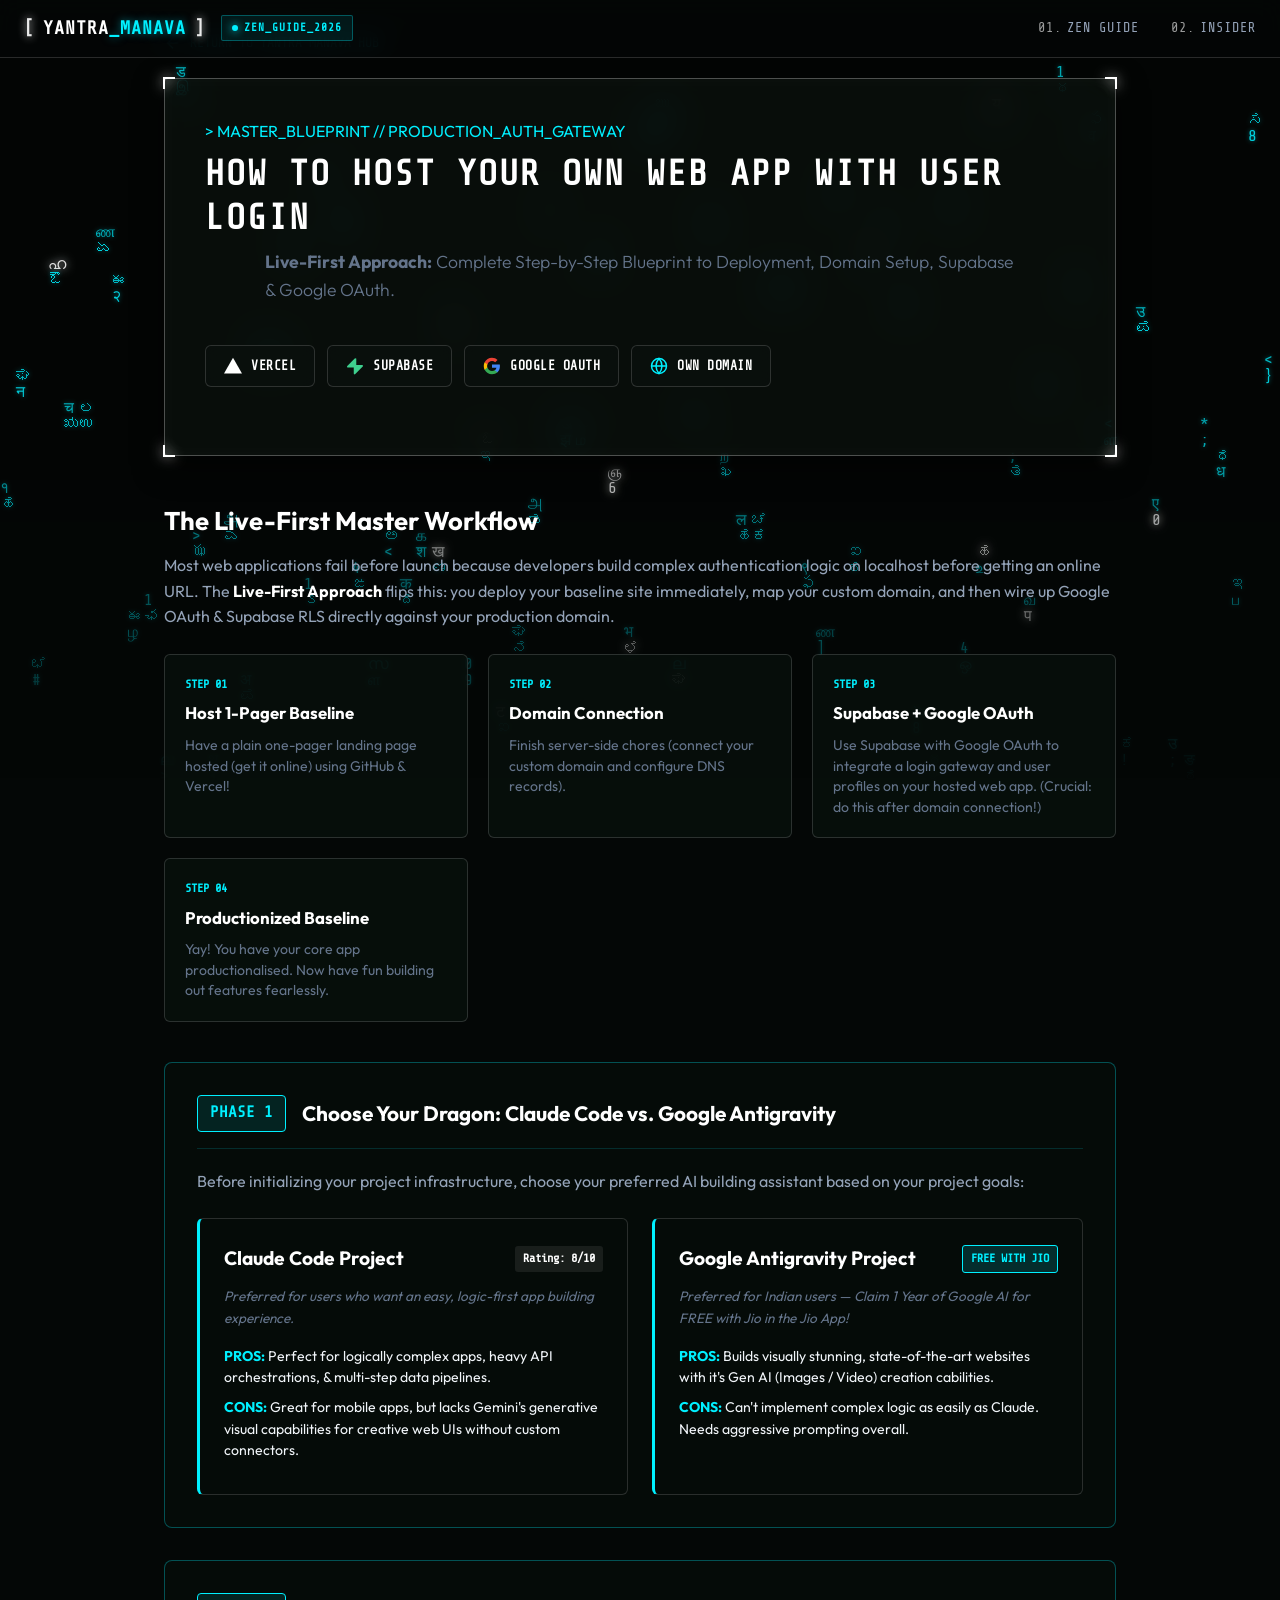
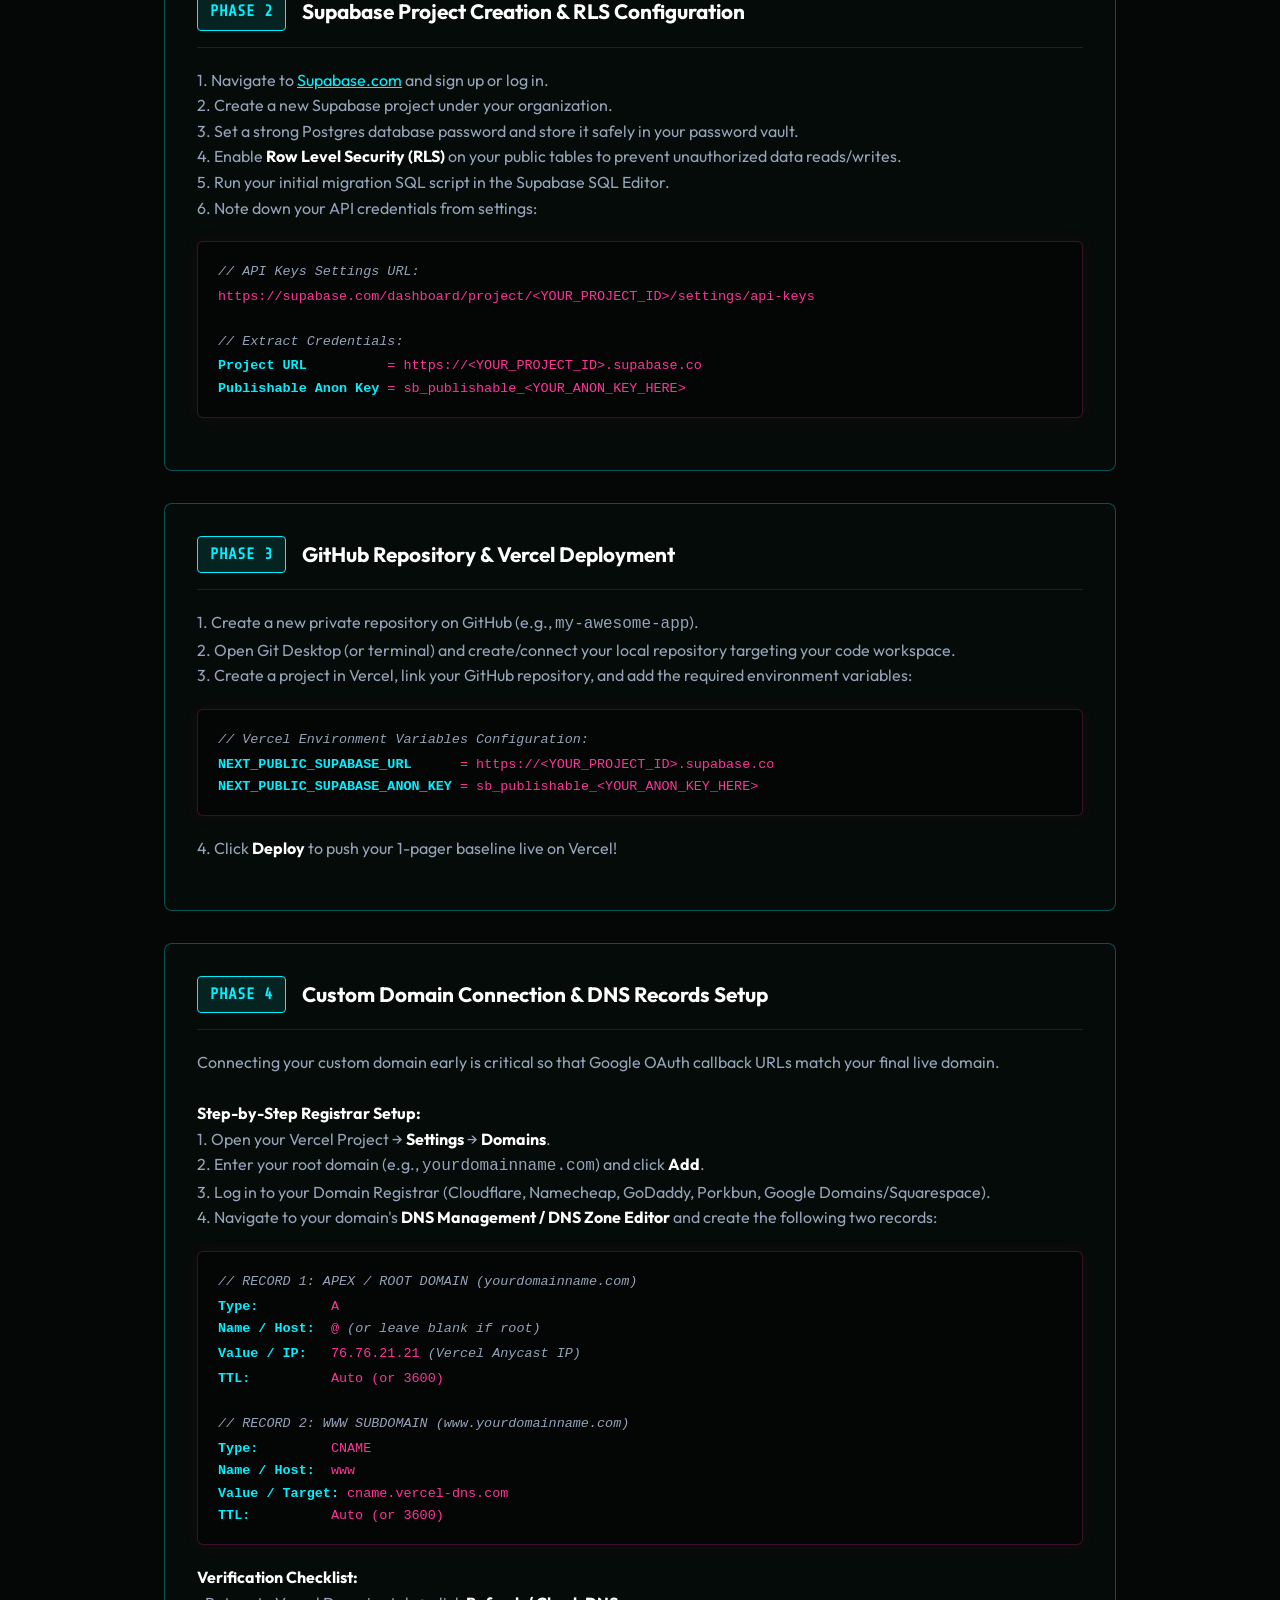
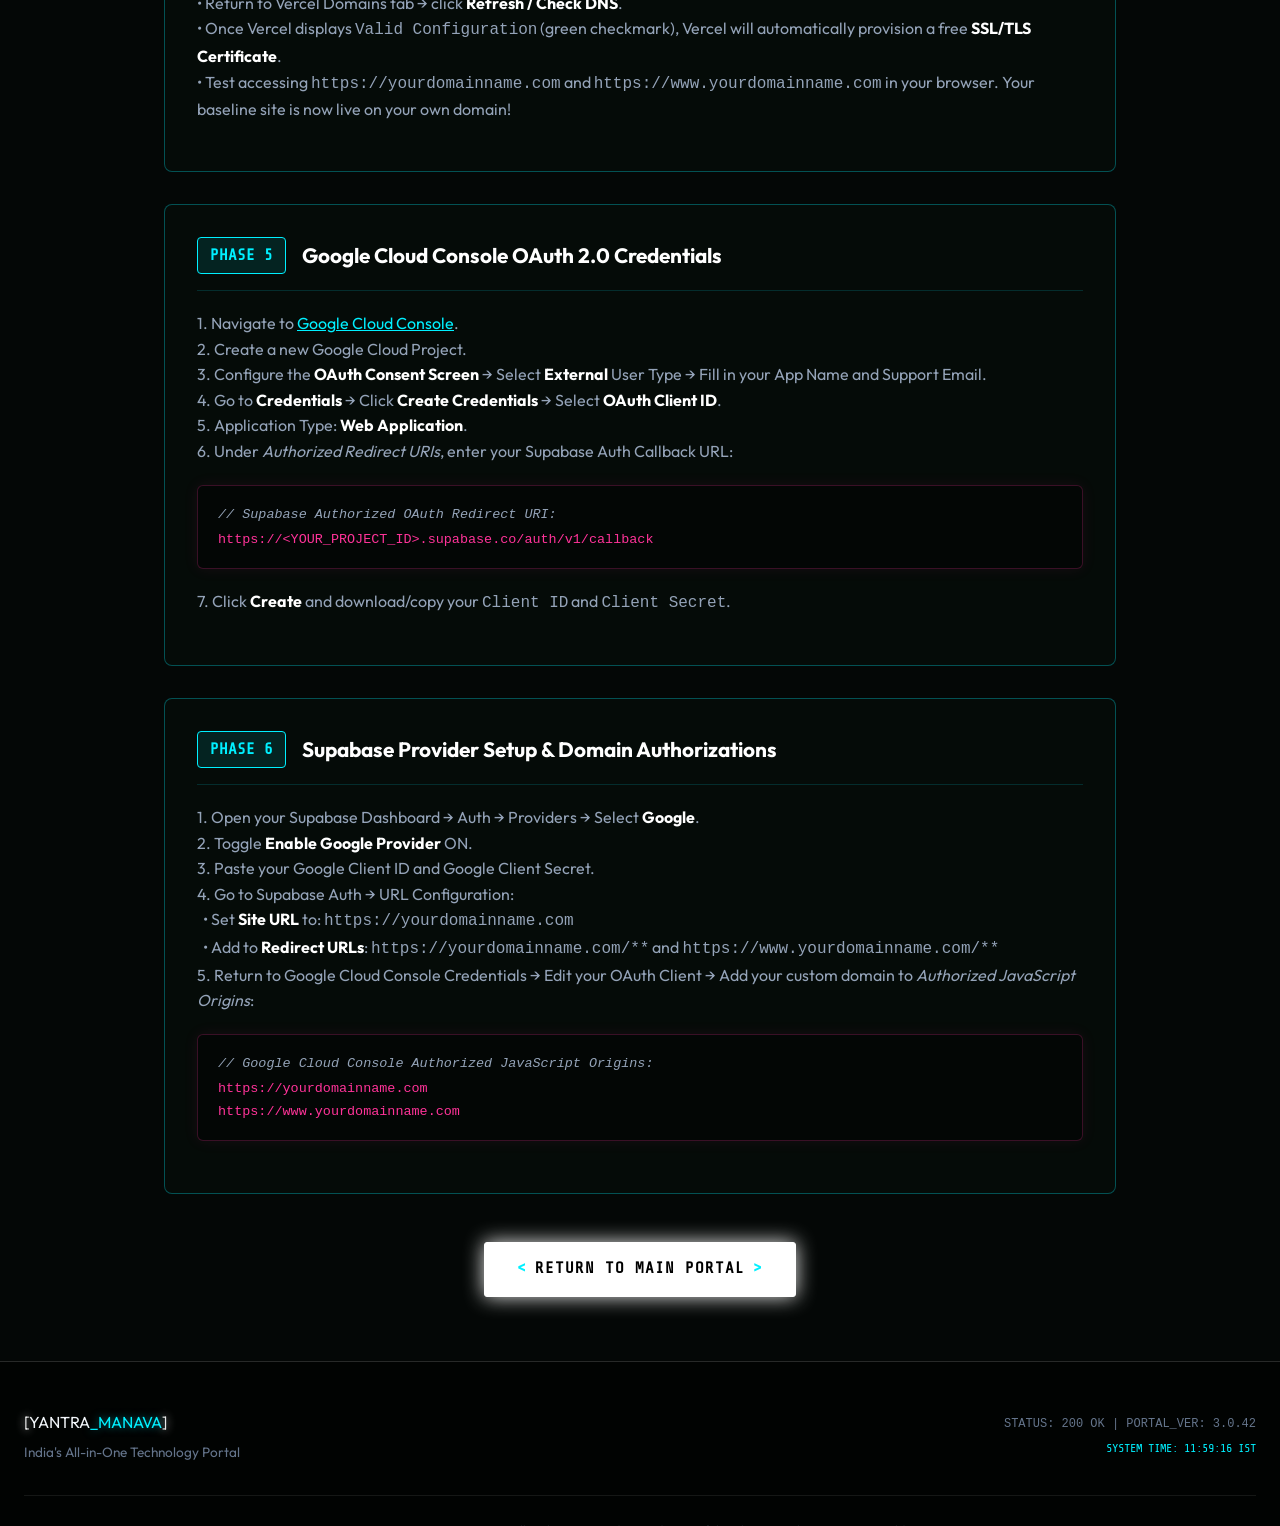
==== commit e31e69ff: "Format code box snippets with syntax highlights and reduce mobile code text size for neat display" ====
--- a/zen-guide.html
+++ b/zen-guide.html
@@ -180,12 +180,12 @@
       </p>
 
       <div class="guide-code-box">
-<code>// API Keys Settings URL:
+<pre><code><span class="code-comment">// API Keys Settings URL:</span>
 https://supabase.com/dashboard/project/&lt;YOUR_PROJECT_ID&gt;/settings/api-keys
 
-// Extract Credentials:
-// 1. Project URL: https://&lt;YOUR_PROJECT_ID&gt;.supabase.co
-// 2. Publishable Anon Key: sb_publishable_&lt;YOUR_ANON_KEY_HERE&gt;</code>
+<span class="code-comment">// Extract Credentials:</span>
+<span class="code-key">Project URL</span>          = <span class="code-val">https://&lt;YOUR_PROJECT_ID&gt;.supabase.co</span>
+<span class="code-key">Publishable Anon Key</span> = <span class="code-val">sb_publishable_&lt;YOUR_ANON_KEY_HERE&gt;</span></code></pre>
       </div>
     </div>
 
@@ -202,9 +202,9 @@
       </p>
 
       <div class="guide-code-box">
-<code>// Vercel Environment Variables Configuration:
-NEXT_PUBLIC_SUPABASE_URL = https://&lt;YOUR_PROJECT_ID&gt;.supabase.co
-NEXT_PUBLIC_SUPABASE_ANON_KEY = sb_publishable_&lt;YOUR_ANON_KEY_HERE&gt;</code>
+<pre><code><span class="code-comment">// Vercel Environment Variables Configuration:</span>
+<span class="code-key">NEXT_PUBLIC_SUPABASE_URL</span>      = <span class="code-val">https://&lt;YOUR_PROJECT_ID&gt;.supabase.co</span>
+<span class="code-key">NEXT_PUBLIC_SUPABASE_ANON_KEY</span> = <span class="code-val">sb_publishable_&lt;YOUR_ANON_KEY_HERE&gt;</span></code></pre>
       </div>
 
       <p class="bio-text">4. Click <strong>Deploy</strong> to push your 1-pager baseline live on Vercel!</p>
@@ -226,17 +226,17 @@
       </p>
 
       <div class="guide-code-box">
-<code>// RECORD 1: APEX / ROOT DOMAIN (yourdomainname.com)
-Type:         A
-Name / Host:  @ (or leave blank if your registrar uses blank for root)
-Value / IP:   76.76.21.21 (Vercel Anycast IP)
-TTL:          Auto (or 3600)
-
-// RECORD 2: WWW SUBDOMAIN (www.yourdomainname.com)
-Type:         CNAME
-Name / Host:  www
-Value / Target: cname.vercel-dns.com (or your project's assigned Vercel CNAME token)
-TTL:          Auto (or 3600)</code>
+<pre><code><span class="code-comment">// RECORD 1: APEX / ROOT DOMAIN (yourdomainname.com)</span>
+<span class="code-key">Type:</span>         <span class="code-val">A</span>
+<span class="code-key">Name / Host:</span>  <span class="code-val">@</span> <span class="code-comment">(or leave blank if root)</span>
+<span class="code-key">Value / IP:</span>   <span class="code-val">76.76.21.21</span> <span class="code-comment">(Vercel Anycast IP)</span>
+<span class="code-key">TTL:</span>          <span class="code-val">Auto (or 3600)</span>
+
+<span class="code-comment">// RECORD 2: WWW SUBDOMAIN (www.yourdomainname.com)</span>
+<span class="code-key">Type:</span>         <span class="code-val">CNAME</span>
+<span class="code-key">Name / Host:</span>  <span class="code-val">www</span>
+<span class="code-key">Value / Target:</span> <span class="code-val">cname.vercel-dns.com</span>
+<span class="code-key">TTL:</span>          <span class="code-val">Auto (or 3600)</span></code></pre>
       </div>
 
       <p class="bio-text">
@@ -263,8 +263,8 @@
       </p>
 
       <div class="guide-code-box">
-<code>// Supabase Authorized OAuth Redirect URI:
-https://&lt;YOUR_PROJECT_ID&gt;.supabase.co/auth/v1/callback</code>
+<pre><code><span class="code-comment">// Supabase Authorized OAuth Redirect URI:</span>
+<span class="code-val">https://&lt;YOUR_PROJECT_ID&gt;.supabase.co/auth/v1/callback</span></code></pre>
       </div>
 
       <p class="bio-text">7. Click <strong>Create</strong> and download/copy your <code>Client ID</code> and <code>Client Secret</code>.</p>
@@ -287,9 +287,9 @@
       </p>
 
       <div class="guide-code-box">
-<code>// Google Cloud Console Authorized JavaScript Origins:
-https://yourdomainname.com
-https://www.yourdomainname.com</code>
+<pre><code><span class="code-comment">// Google Cloud Console Authorized JavaScript Origins:</span>
+<span class="code-val">https://yourdomainname.com</span>
+<span class="code-val">https://www.yourdomainname.com</span></code></pre>
       </div>
     </div>
 
--- a/styles.css
+++ b/styles.css
@@ -13,8 +13,10 @@
   --hud-border: rgba(255, 255, 255, 0.28);
   --hud-border-glow: rgba(255, 255, 255, 0.6);
 
-  --matrix-red: #ff2a4b;
-  --matrix-red-glow: rgba(255, 42, 75, 0.5);
+  --matrix-cyan: #00f0ff;
+  --matrix-red: #00f0ff;
+  --matrix-cyan-glow: rgba(0, 240, 255, 0.5);
+  --matrix-red-glow: rgba(0, 240, 255, 0.5);
 
   --text-main: #f1f5f9;
   --text-muted: #94a3b8;
@@ -179,8 +181,8 @@
   gap: 0.4rem;
   font-size: 0.7rem;
   padding: 0.2rem 0.6rem;
-  background: rgba(255, 42, 75, 0.08);
-  border: 1px solid rgba(255, 42, 75, 0.3);
+  background: rgba(0, 240, 255, 0.08);
+  border: 1px solid rgba(0, 240, 255, 0.3);
   color: var(--matrix-red);
   border-radius: 2px;
   margin-left: 0.5rem;
@@ -401,7 +403,7 @@
   color: var(--matrix-red);
   letter-spacing: 2px;
   line-height: 1.25;
-  text-shadow: 0 0 20px var(--matrix-red-glow), 0 0 40px rgba(255, 42, 75, 0.4);
+  text-shadow: 0 0 20px var(--matrix-red-glow), 0 0 40px rgba(0, 240, 255, 0.4);
   margin-bottom: 1.5rem;
 }
 
@@ -539,9 +541,9 @@
   padding: 0;
   height: 440px;
   overflow: hidden;
-  background: radial-gradient(circle at 50% 40%, rgba(255, 42, 75, 0.12) 0%, rgba(4, 7, 6, 0.96) 80%);
+  background: radial-gradient(circle at 50% 40%, rgba(0, 240, 255, 0.12) 0%, rgba(4, 7, 6, 0.96) 80%);
   border: 1px solid var(--hud-border-glow);
-  box-shadow: 0 0 25px rgba(255, 42, 75, 0.15), inset 0 0 30px rgba(0, 0, 0, 0.8);
+  box-shadow: 0 0 25px rgba(0, 240, 255, 0.15), inset 0 0 30px rgba(0, 0, 0, 0.8);
 }
 
 /* 3D Holographic Spinning Globe */
@@ -568,8 +570,8 @@
   height: 230px;
   border-radius: 50%;
   overflow: hidden;
-  box-shadow: inset -25px -15px 40px rgba(0, 0, 0, 0.85), inset 15px 15px 30px rgba(255, 42, 75, 0.35), 0 0 35px rgba(255, 42, 75, 0.3);
-  border: 1.5px solid rgba(255, 42, 75, 0.6);
+  box-shadow: inset -25px -15px 40px rgba(0, 0, 0, 0.85), inset 15px 15px 30px rgba(0, 240, 255, 0.35), 0 0 35px rgba(0, 240, 255, 0.3);
+  border: 1.5px solid rgba(0, 240, 255, 0.6);
   background: #020906;
 }
 
@@ -599,7 +601,7 @@
   width: 100%;
   height: 100%;
   border-radius: 50%;
-  background: radial-gradient(circle at 35% 35%, rgba(255, 255, 255, 0.15), rgba(255, 42, 75, 0.08) 50%, rgba(4, 7, 6, 0.75) 90%);
+  background: radial-gradient(circle at 35% 35%, rgba(255, 255, 255, 0.15), rgba(0, 240, 255, 0.08) 50%, rgba(4, 7, 6, 0.75) 90%);
   pointer-events: none;
   z-index: 4;
 }
@@ -615,8 +617,8 @@
 }
 
 @keyframes pulseEquator {
-  0% { border-color: rgba(255, 255, 255, 0.2); box-shadow: 0 0 10px rgba(255, 42, 75, 0.1); }
-  100% { border-color: rgba(255, 42, 75, 0.6); box-shadow: 0 0 20px rgba(255, 42, 75, 0.4); }
+  0% { border-color: rgba(255, 255, 255, 0.2); box-shadow: 0 0 10px rgba(0, 240, 255, 0.1); }
+  100% { border-color: rgba(0, 240, 255, 0.6); box-shadow: 0 0 20px rgba(0, 240, 255, 0.4); }
 }
 
 /* India Beacon Pin */
@@ -661,7 +663,7 @@
   font-weight: 700;
   padding: 0.2rem 0.5rem;
   border-radius: 3px;
-  box-shadow: 0 0 10px rgba(255, 42, 75, 0.5);
+  box-shadow: 0 0 10px rgba(0, 240, 255, 0.5);
 }
 
 .host-cyber-bg {
@@ -681,8 +683,8 @@
   width: 100%;
   height: 100%;
   background-image: 
-    linear-gradient(rgba(255, 42, 75, 0.08) 1px, transparent 1px),
-    linear-gradient(90deg, rgba(255, 42, 75, 0.08) 1px, transparent 1px);
+    linear-gradient(rgba(0, 240, 255, 0.08) 1px, transparent 1px),
+    linear-gradient(90deg, rgba(0, 240, 255, 0.08) 1px, transparent 1px);
   background-size: 24px 24px;
   opacity: 0.7;
 }
@@ -695,7 +697,7 @@
   height: 260px;
   margin-top: -130px;
   margin-left: -130px;
-  border: 1px dashed rgba(255, 42, 75, 0.35);
+  border: 1px dashed rgba(0, 240, 255, 0.35);
   border-radius: 50%;
   animation: spinReticle 24s linear infinite;
 }
@@ -748,13 +750,13 @@
   height: 100%;
   object-fit: contain;
   object-position: bottom center;
-  filter: drop-shadow(0 0 16px rgba(255, 42, 75, 0.35)) contrast(1.1);
+  filter: drop-shadow(0 0 16px rgba(0, 240, 255, 0.35)) contrast(1.1);
   transition: transform 0.4s ease, filter 0.4s ease;
 }
 
 .cyberpunk-host-frame:hover .cutout-host-img {
   transform: scale(1.03);
-  filter: drop-shadow(0 0 25px rgba(255, 42, 75, 0.6)) contrast(1.15);
+  filter: drop-shadow(0 0 25px rgba(0, 240, 255, 0.6)) contrast(1.15);
 }
 
 .image-scanner-line {
@@ -886,8 +888,8 @@
   display: inline-flex;
   align-items: center;
   gap: 0.5rem;
-  background: rgba(255, 42, 75, 0.08);
-  border: 1px solid rgba(255, 42, 75, 0.3);
+  background: rgba(0, 240, 255, 0.08);
+  border: 1px solid rgba(0, 240, 255, 0.3);
   color: var(--matrix-red);
   text-decoration: none;
   font-family: var(--font-mono);
@@ -898,7 +900,7 @@
 }
 
 .social-chip:hover {
-  background: rgba(255, 42, 75, 0.2);
+  background: rgba(0, 240, 255, 0.2);
   box-shadow: 0 0 12px var(--matrix-red-glow);
 }
 
@@ -1263,8 +1265,8 @@
 .form-toast.success,
 .newsletter-msg.success {
   color: var(--matrix-red);
-  border: 1px solid rgba(255, 42, 75, 0.3);
-  background: rgba(255, 42, 75, 0.08);
+  border: 1px solid rgba(0, 240, 255, 0.3);
+  background: rgba(0, 240, 255, 0.08);
   padding: 0.75rem 1rem;
   border-radius: 4px;
 }
@@ -1381,7 +1383,7 @@
 
 .zen-tag:hover {
   border-color: var(--matrix-red);
-  box-shadow: 0 0 15px rgba(255, 42, 75, 0.3);
+  box-shadow: 0 0 15px rgba(0, 240, 255, 0.3);
   transform: translateY(-2px);
 }
 
@@ -1424,7 +1426,7 @@
 
 .zen-flow-step:hover {
   border-color: var(--matrix-red);
-  box-shadow: 0 0 15px rgba(255, 42, 75, 0.2);
+  box-shadow: 0 0 15px rgba(0, 240, 255, 0.2);
   transform: translateY(-2px);
 }
 
@@ -1470,12 +1472,12 @@
 
 .zen-card.claude-card,
 .zen-card.antigravity-card {
-  border-left: 1px solid rgba(255, 255, 255, 0.15);
+  border-left: 3px solid var(--matrix-red);
 }
 
 .zen-card:hover {
   border-color: var(--matrix-red);
-  box-shadow: 0 8px 25px rgba(0, 0, 0, 0.6);
+  box-shadow: 0 0 22px var(--matrix-red-glow);
 }
 
 .zen-card-header {
@@ -1510,7 +1512,7 @@
 }
 
 .zen-card-badge.jio-badge {
-  background: rgba(255, 42, 75, 0.15);
+  background: rgba(0, 240, 255, 0.15);
   color: var(--matrix-red);
   border: 1px solid var(--matrix-red);
 }
@@ -1535,7 +1537,7 @@
 }
 
 .zen-pro-con strong.con-txt {
-  color: #ff6666;
+  color: var(--matrix-red);
 }
 
 .zen-cta-wrap {
@@ -1582,7 +1584,7 @@
 
 .guide-step-block {
   background: rgba(6, 12, 9, 0.95);
-  border: 1px solid rgba(255, 42, 75, 0.3);
+  border: 1px solid rgba(0, 240, 255, 0.3);
   border-radius: 8px;
   padding: 2rem;
   margin-bottom: 2rem;
@@ -1594,7 +1596,7 @@
   align-items: center;
   gap: 1rem;
   margin-bottom: 1.25rem;
-  border-bottom: 1px solid rgba(255, 42, 75, 0.15);
+  border-bottom: 1px solid rgba(0, 240, 255, 0.15);
   padding-bottom: 1rem;
 }
 
@@ -1603,7 +1605,7 @@
   font-size: 1rem;
   font-weight: 700;
   color: var(--matrix-red);
-  background: rgba(255, 42, 75, 0.1);
+  background: rgba(0, 240, 255, 0.1);
   padding: 0.3rem 0.75rem;
   border-radius: 4px;
   border: 1px solid var(--matrix-red);
@@ -1615,21 +1617,51 @@
   color: var(--hud-white);
 }
 
+.zen-guide-section code,
+.zen-guide-steps code,
+.guide-code-box,
+.guide-code-box code {
+  color: #ff3399;
+}
+
 .guide-code-box {
-  background: #020403;
-  border: 1px solid rgba(255, 42, 75, 0.2);
-  border-radius: 5px;
-  padding: 1rem 1.25rem;
-  font-family: var(--font-mono);
-  font-size: 0.88rem;
-  color: #00e65c;
+  background: #030605;
+  border: 1px solid rgba(255, 51, 153, 0.22);
+  border-radius: 6px;
+  padding: 1.1rem 1.25rem;
+  font-family: var(--font-mono);
+  font-size: 0.84rem;
+  color: #ff3399;
   overflow-x: auto;
-  margin: 1rem 0;
-  line-height: 1.5;
-}
-
-.guide-code-box code {
-  color: #88ffaa;
+  margin: 1.25rem 0;
+  line-height: 1.6;
+  box-shadow: 0 0 15px rgba(255, 51, 153, 0.08);
+}
+
+.guide-code-box pre {
+  margin: 0;
+  padding: 0;
+  font-family: inherit;
+  font-size: inherit;
+  line-height: inherit;
+  white-space: pre-wrap;
+  word-break: break-word;
+}
+
+.code-comment {
+  color: #94a3b8;
+  font-style: italic;
+  display: inline-block;
+  margin-bottom: 0.15rem;
+}
+
+.code-key {
+  color: var(--matrix-cyan);
+  font-weight: 600;
+}
+
+.code-val {
+  color: #ff3399;
 }
 
 .sec-note-badge {
@@ -1746,7 +1778,24 @@
   .zen-card-badge {
     align-self: flex-start;
   }
-}
+
+  .guide-code-box {
+    padding: 0.85rem 1rem;
+    font-size: 0.74rem;
+    line-height: 1.5;
+    border-radius: 5px;
+  }
+}
+
+@media (max-width: 580px) {
+  .guide-code-box {
+    padding: 0.7rem 0.8rem;
+    font-size: 0.68rem;
+    line-height: 1.45;
+    letter-spacing: -0.01em;
+    word-break: break-word;
+    white-space: pre-wrap;
+  }
 
 @media (max-width: 580px) {
   .header-container {
@@ -1779,7 +1828,7 @@
 .terminal-hud {
   background: rgba(4, 8, 6, 0.92);
   border: 1px solid var(--matrix-red-glow);
-  box-shadow: 0 10px 30px rgba(0, 0, 0, 0.8), 0 0 20px rgba(255, 42, 75, 0.12);
+  box-shadow: 0 10px 30px rgba(0, 0, 0, 0.8), 0 0 20px rgba(0, 240, 255, 0.12);
   padding: 0;
   overflow: hidden;
   border-radius: 6px;
@@ -1791,7 +1840,7 @@
   justify-content: space-between;
   background: rgba(12, 22, 16, 0.95);
   padding: 0.75rem 1.2rem;
-  border-bottom: 1px solid rgba(255, 42, 75, 0.2);
+  border-bottom: 1px solid rgba(0, 240, 255, 0.2);
   font-family: var(--font-mono);
 }
 
@@ -1864,7 +1913,7 @@
 }
 
 .term-user-cmd {
-  color: #38bdf8;
+  color: var(--matrix-red);
   font-weight: 600;
 }
 
@@ -1900,7 +1949,7 @@
 }
 
 .prompt-path {
-  color: #38bdf8;
+  color: var(--matrix-red);
 }
 
 .terminal-input {
@@ -1932,8 +1981,8 @@
 }
 
 .cmd-pill {
-  background: rgba(255, 42, 75, 0.08);
-  border: 1px solid rgba(255, 42, 75, 0.3);
+  background: rgba(0, 240, 255, 0.08);
+  border: 1px solid rgba(0, 240, 255, 0.3);
   color: var(--matrix-red);
   font-family: var(--font-mono);
   font-size: 0.75rem;
@@ -1944,7 +1993,7 @@
 }
 
 .cmd-pill:hover {
-  background: rgba(255, 42, 75, 0.25);
+  background: rgba(0, 240, 255, 0.25);
   color: #ffffff;
   box-shadow: 0 0 10px var(--matrix-red-glow);
   transform: translateY(-1px);
@@ -1963,7 +2012,7 @@
   align-items: center;
   gap: 0.5rem;
   margin-bottom: 1.5rem;
-  border-bottom: 1px solid rgba(255, 42, 75, 0.2);
+  border-bottom: 1px solid rgba(0, 240, 255, 0.2);
   padding-bottom: 0.75rem;
 }
 
@@ -1997,14 +2046,14 @@
 }
 
 .india-highlight-card {
-  border: 1px solid rgba(255, 42, 75, 0.45);
-  background: radial-gradient(circle at 10% 10%, rgba(255, 42, 75, 0.08), rgba(8, 14, 11, 0.92));
-  box-shadow: 0 0 20px rgba(255, 42, 75, 0.1);
+  border: 1px solid rgba(0, 240, 255, 0.45);
+  background: radial-gradient(circle at 10% 10%, rgba(0, 240, 255, 0.08), rgba(8, 14, 11, 0.92));
+  box-shadow: 0 0 20px rgba(0, 240, 255, 0.1);
 }
 
 .india-highlight-card:hover {
-  border-color: rgba(255, 42, 75, 0.85);
-  box-shadow: 0 0 25px rgba(255, 42, 75, 0.25);
+  border-color: rgba(0, 240, 255, 0.85);
+  box-shadow: 0 0 25px rgba(0, 240, 255, 0.25);
   transform: translateY(-3px);
 }
 
@@ -2029,10 +2078,10 @@
 }
 
 .india-tag {
-  background: rgba(255, 42, 75, 0.18);
+  background: rgba(0, 240, 255, 0.18);
   border: 1px solid var(--matrix-red);
-  color: #ff2a4b;
-  box-shadow: 0 0 8px rgba(255, 42, 75, 0.3);
+  color: #00f0ff;
+  box-shadow: 0 0 8px rgba(0, 240, 255, 0.3);
 }
 
 .global-tag {
@@ -2063,7 +2112,8 @@
   margin-bottom: 1rem;
 }
 
-.news-footer-tag {
+.news-footer-tag,
+.news-footer-tag code {
   font-family: var(--font-mono);
   font-size: 0.7rem;
   color: var(--matrix-red);
@@ -2083,7 +2133,7 @@
   align-items: center;
   gap: 0.5rem;
   margin-bottom: 1.5rem;
-  border-bottom: 1px solid rgba(255, 42, 75, 0.2);
+  border-bottom: 1px solid rgba(0, 240, 255, 0.2);
   padding-bottom: 0.75rem;
 }
 
@@ -2134,7 +2184,7 @@
 
 .tech-tool-card:hover {
   border-color: var(--matrix-red);
-  box-shadow: 0 0 15px rgba(255, 42, 75, 0.3);
+  box-shadow: 0 0 15px rgba(0, 240, 255, 0.3);
   transform: translateY(-2px);
 }
 
@@ -2148,7 +2198,7 @@
 .logo-chatgpt { color: #10a37f; fill: #10a37f; filter: drop-shadow(0 0 6px rgba(16, 163, 127, 0.6)); }
 .logo-claude { color: #d97757; fill: #d97757; filter: drop-shadow(0 0 6px rgba(217, 119, 87, 0.6)); }
 .logo-gemini { color: #8ab4f8; fill: #8ab4f8; filter: drop-shadow(0 0 6px rgba(138, 180, 248, 0.6)); }
-.logo-cursor { color: #38bdf8; fill: #38bdf8; filter: drop-shadow(0 0 6px rgba(56, 189, 248, 0.6)); }
+.logo-cursor { color: var(--matrix-red); fill: var(--matrix-red); filter: drop-shadow(0 0 6px var(--matrix-red-glow)); }
 .logo-perplexity { color: #22b8cf; fill: #22b8cf; filter: drop-shadow(0 0 6px rgba(34, 184, 207, 0.6)); }
 .logo-v0 { color: #ffffff; fill: #ffffff; filter: drop-shadow(0 0 6px rgba(255, 255, 255, 0.6)); }
 .logo-midjourney { color: #c084fc; fill: #c084fc; filter: drop-shadow(0 0 6px rgba(192, 132, 252, 0.6)); }
@@ -2194,8 +2244,8 @@
   align-items: center;
   gap: 0.35rem;
   padding: 0.35rem 0.6rem;
-  background: rgba(255, 42, 75, 0.06);
-  border: 1px solid rgba(255, 42, 75, 0.3);
+  background: rgba(0, 240, 255, 0.06);
+  border: 1px solid rgba(0, 240, 255, 0.3);
   border-radius: 4px;
   color: var(--matrix-red);
   font-family: var(--font-mono);
@@ -2206,9 +2256,9 @@
 }
 
 .lang-select-wrap:hover {
-  background: rgba(255, 42, 75, 0.14);
+  background: rgba(0, 240, 255, 0.14);
   border-color: var(--matrix-red);
-  box-shadow: 0 0 10px rgba(255, 42, 75, 0.25);
+  box-shadow: 0 0 10px rgba(0, 240, 255, 0.25);
 }
 
 .hud-lang-select {
@@ -2273,7 +2323,7 @@
 
 .homegrown-card:hover {
   border-color: var(--matrix-red);
-  box-shadow: 0 0 20px rgba(255, 42, 75, 0.2);
+  box-shadow: 0 0 20px rgba(0, 240, 255, 0.2);
   transform: translateY(-2px);
 }
 
@@ -2446,16 +2496,16 @@
   width: auto;
   height: auto;
   object-fit: contain;
-  filter: drop-shadow(0 4px 12px rgba(0, 0, 0, 0.7));
+  filter: drop-shadow(0 0 14px rgba(0, 240, 255, 0.45)) drop-shadow(0 4px 12px rgba(0, 0, 0, 0.8));
   transition: transform 0.35s cubic-bezier(0.16, 1, 0.3, 1), filter 0.35s ease;
 }
 
 .colors-kannada-img {
-  filter: drop-shadow(0 0 12px rgba(255, 255, 255, 0.65)) drop-shadow(0 4px 12px rgba(0, 0, 0, 0.9));
+  filter: drop-shadow(0 0 14px rgba(0, 240, 255, 0.45)) drop-shadow(0 0 10px rgba(255, 255, 255, 0.6)) drop-shadow(0 4px 12px rgba(0, 0, 0, 0.9));
 }
 
 .multimedia-card:hover .multimedia-brand-img {
   transform: scale(1.18);
-  filter: drop-shadow(0 0 20px rgba(255, 42, 75, 0.5));
-}
-
+  filter: drop-shadow(0 0 22px rgba(0, 240, 255, 0.85));
+}
+
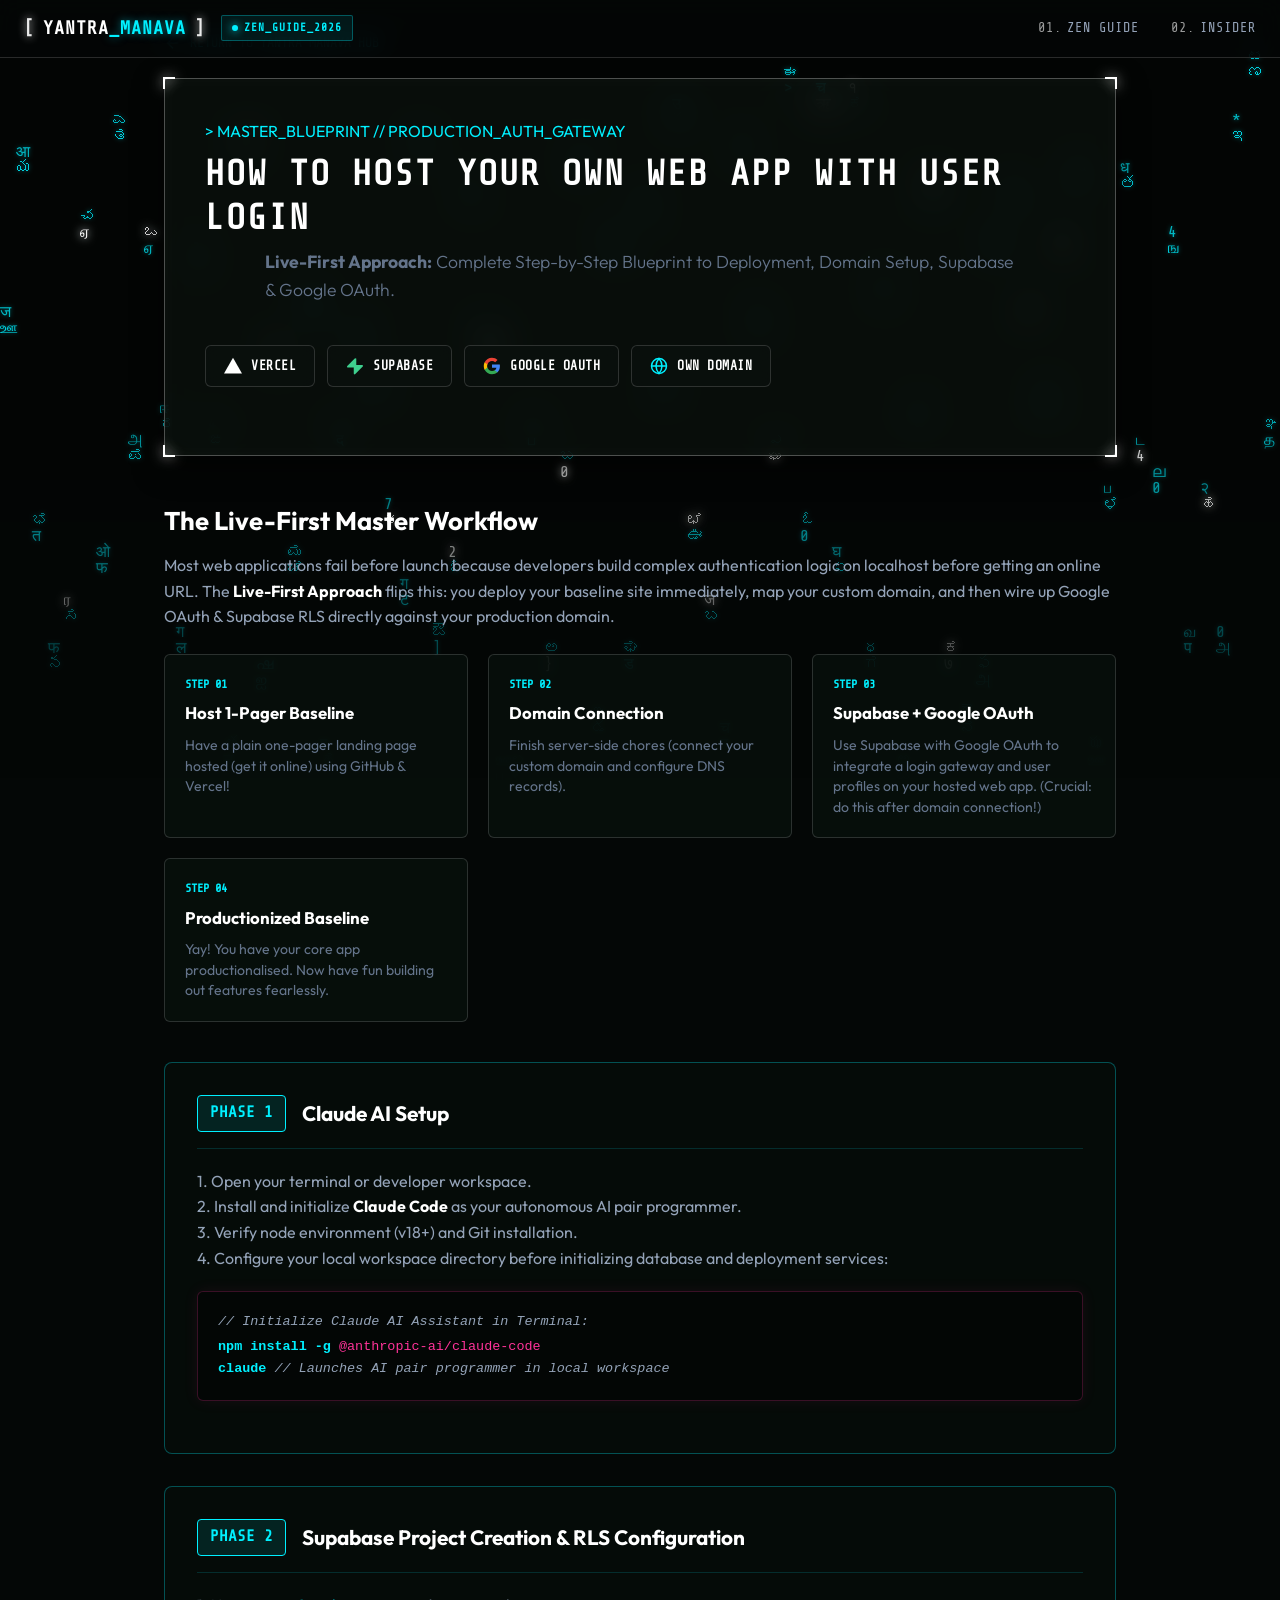
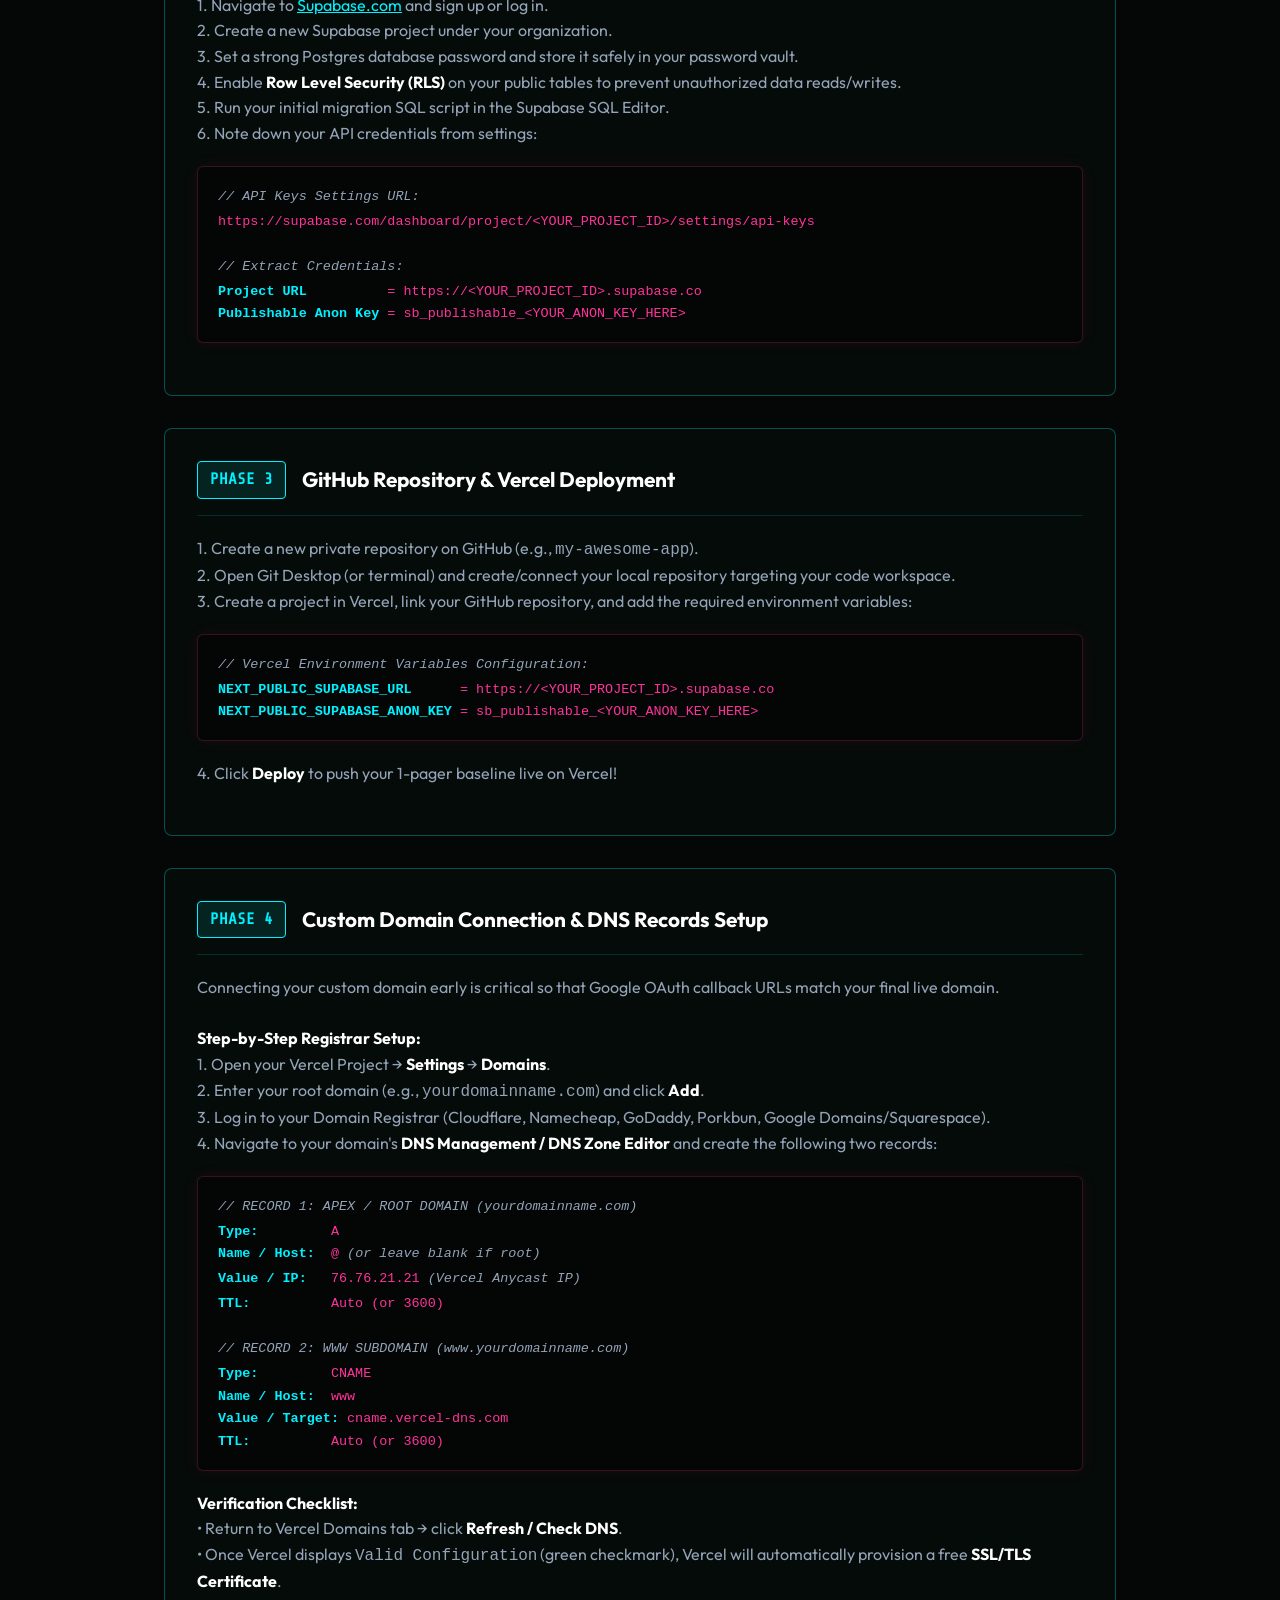
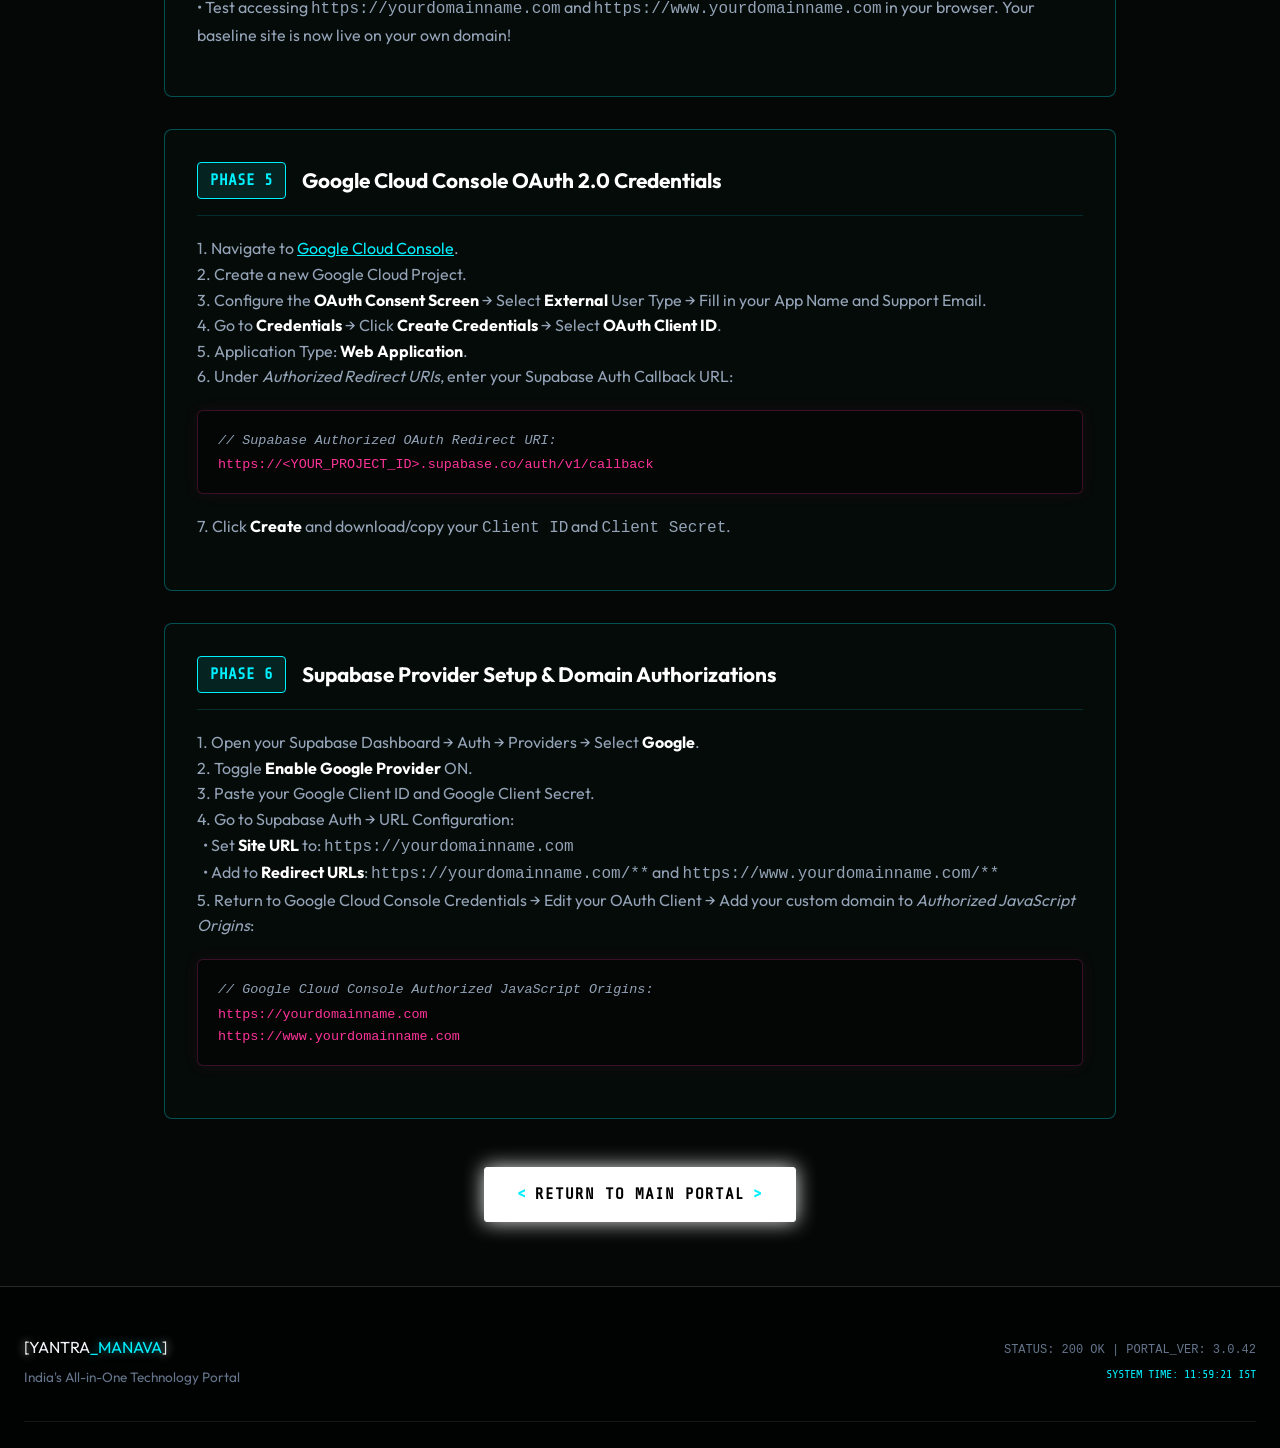
==== commit 4de92dd1: "Remove Choose Your Dragon comparison and update Phase 1 to Claude AI Setup" ====
--- a/zen-guide.html
+++ b/zen-guide.html
@@ -131,36 +131,23 @@
 
     <!-- Full Detailed Step-by-Step Blueprint -->
 
-    <!-- Phase 1: CHOOSE YOUR DRAGON (Moved to First!) -->
+    <!-- Phase 1: Claude Setup -->
     <div class="guide-step-block">
       <div class="guide-step-header">
         <span class="guide-step-num">PHASE 1</span>
-        <h3 class="guide-step-title">Choose Your Dragon: Claude Code vs. Google Antigravity</h3>
-      </div>
-      <p class="bio-text">
-        Before initializing your project infrastructure, choose your preferred AI building assistant based on your project goals:
-      </p>
-
-      <div class="zen-ai-compare" style="margin-top: 1.5rem; margin-bottom: 0;">
-        <div class="zen-card claude-card">
-          <div class="zen-card-header">
-            <h3 class="zen-card-title">Claude Code Project</h3>
-            <span class="zen-card-badge">Rating: 8/10</span>
-          </div>
-          <div class="zen-card-sub">Preferred for users who want an easy, logic-first app building experience.</div>
-          <div class="zen-pro-con"><strong class="pro-txt">PROS:</strong> Perfect for logically complex apps, heavy API orchestrations, &amp; multi-step data pipelines.</div>
-          <div class="zen-pro-con"><strong class="con-txt">CONS:</strong> Great for mobile apps, but lacks Gemini's generative visual capabilities for creative web UIs without custom connectors.</div>
-        </div>
-
-        <div class="zen-card antigravity-card">
-          <div class="zen-card-header">
-            <h3 class="zen-card-title">Google Antigravity Project</h3>
-            <span class="zen-card-badge jio-badge">FREE WITH JIO</span>
-          </div>
-          <div class="zen-card-sub">Preferred for Indian users — Claim 1 Year of Google AI for FREE with Jio in the Jio App!</div>
-          <div class="zen-pro-con"><strong class="pro-txt">PROS:</strong> Builds visually stunning, state-of-the-art websites with it's Gen AI (Images / Video) creation cabilities.</div>
-          <div class="zen-pro-con"><strong class="con-txt">CONS:</strong> Can't implement complex logic as easily as Claude. Needs aggressive prompting overall.</div>
-        </div>
+        <h3 class="guide-step-title">Claude AI Setup</h3>
+      </div>
+      <p class="bio-text">
+        1. Open your terminal or developer workspace.<br>
+        2. Install and initialize <strong>Claude Code</strong> as your autonomous AI pair programmer.<br>
+        3. Verify node environment (v18+) and Git installation.<br>
+        4. Configure your local workspace directory before initializing database and deployment services:
+      </p>
+
+      <div class="guide-code-box">
+<pre><code><span class="code-comment">// Initialize Claude AI Assistant in Terminal:</span>
+<span class="code-key">npm install -g</span> <span class="code-val">@anthropic-ai/claude-code</span>
+<span class="code-key">claude</span> <span class="code-comment">// Launches AI pair programmer in local workspace</span></code></pre>
       </div>
     </div>
 
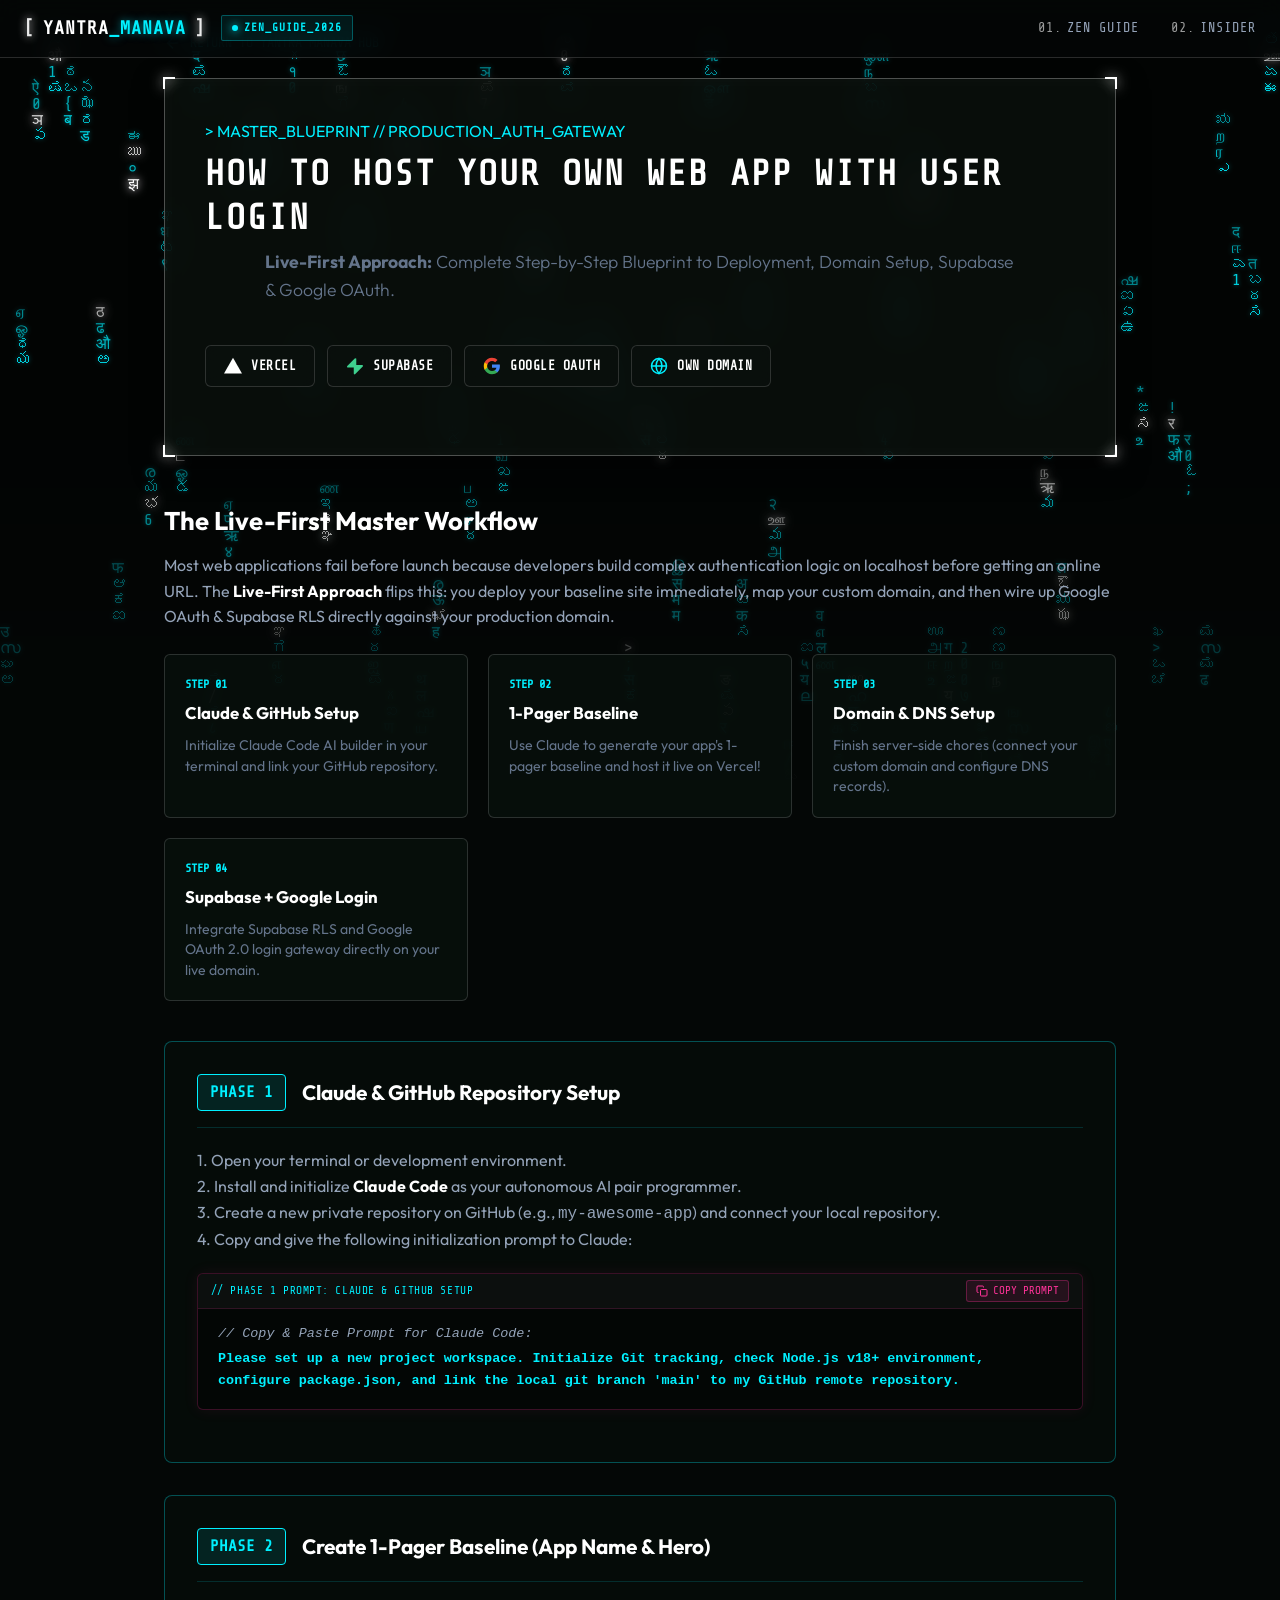
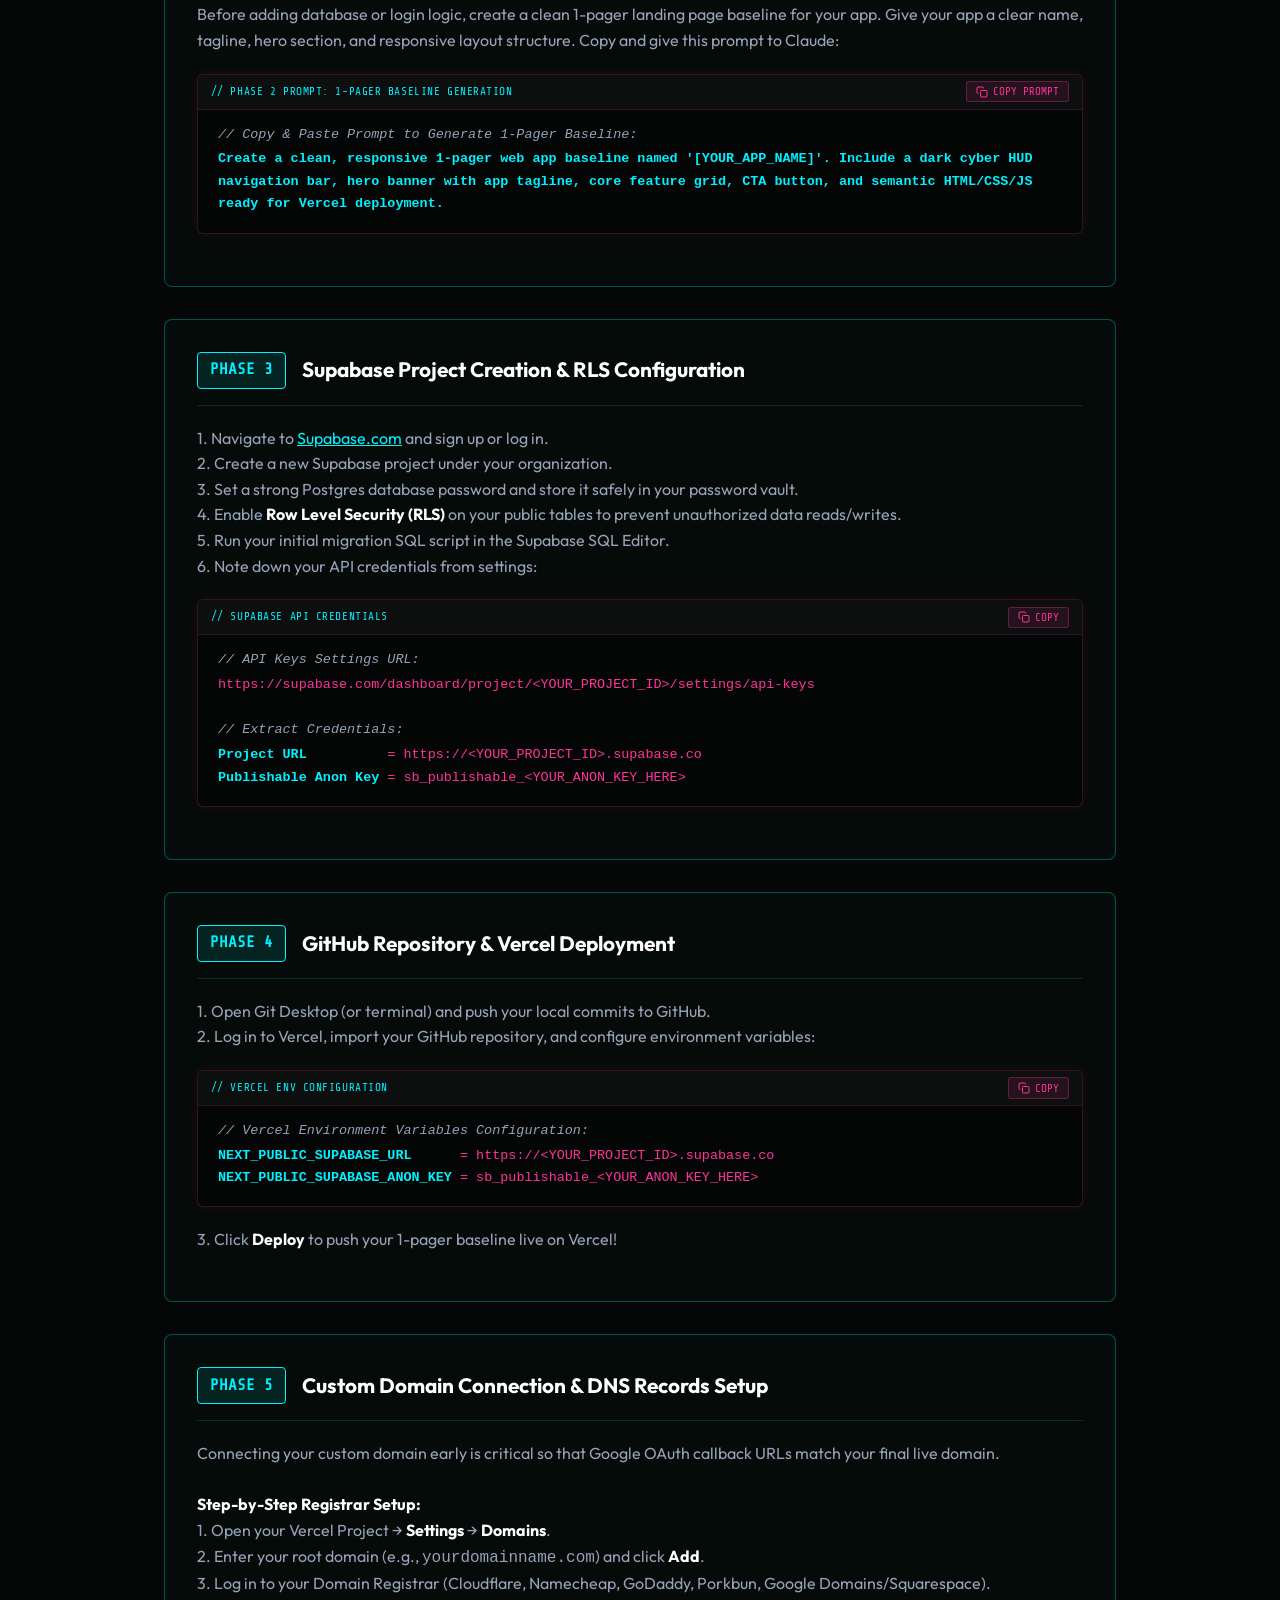
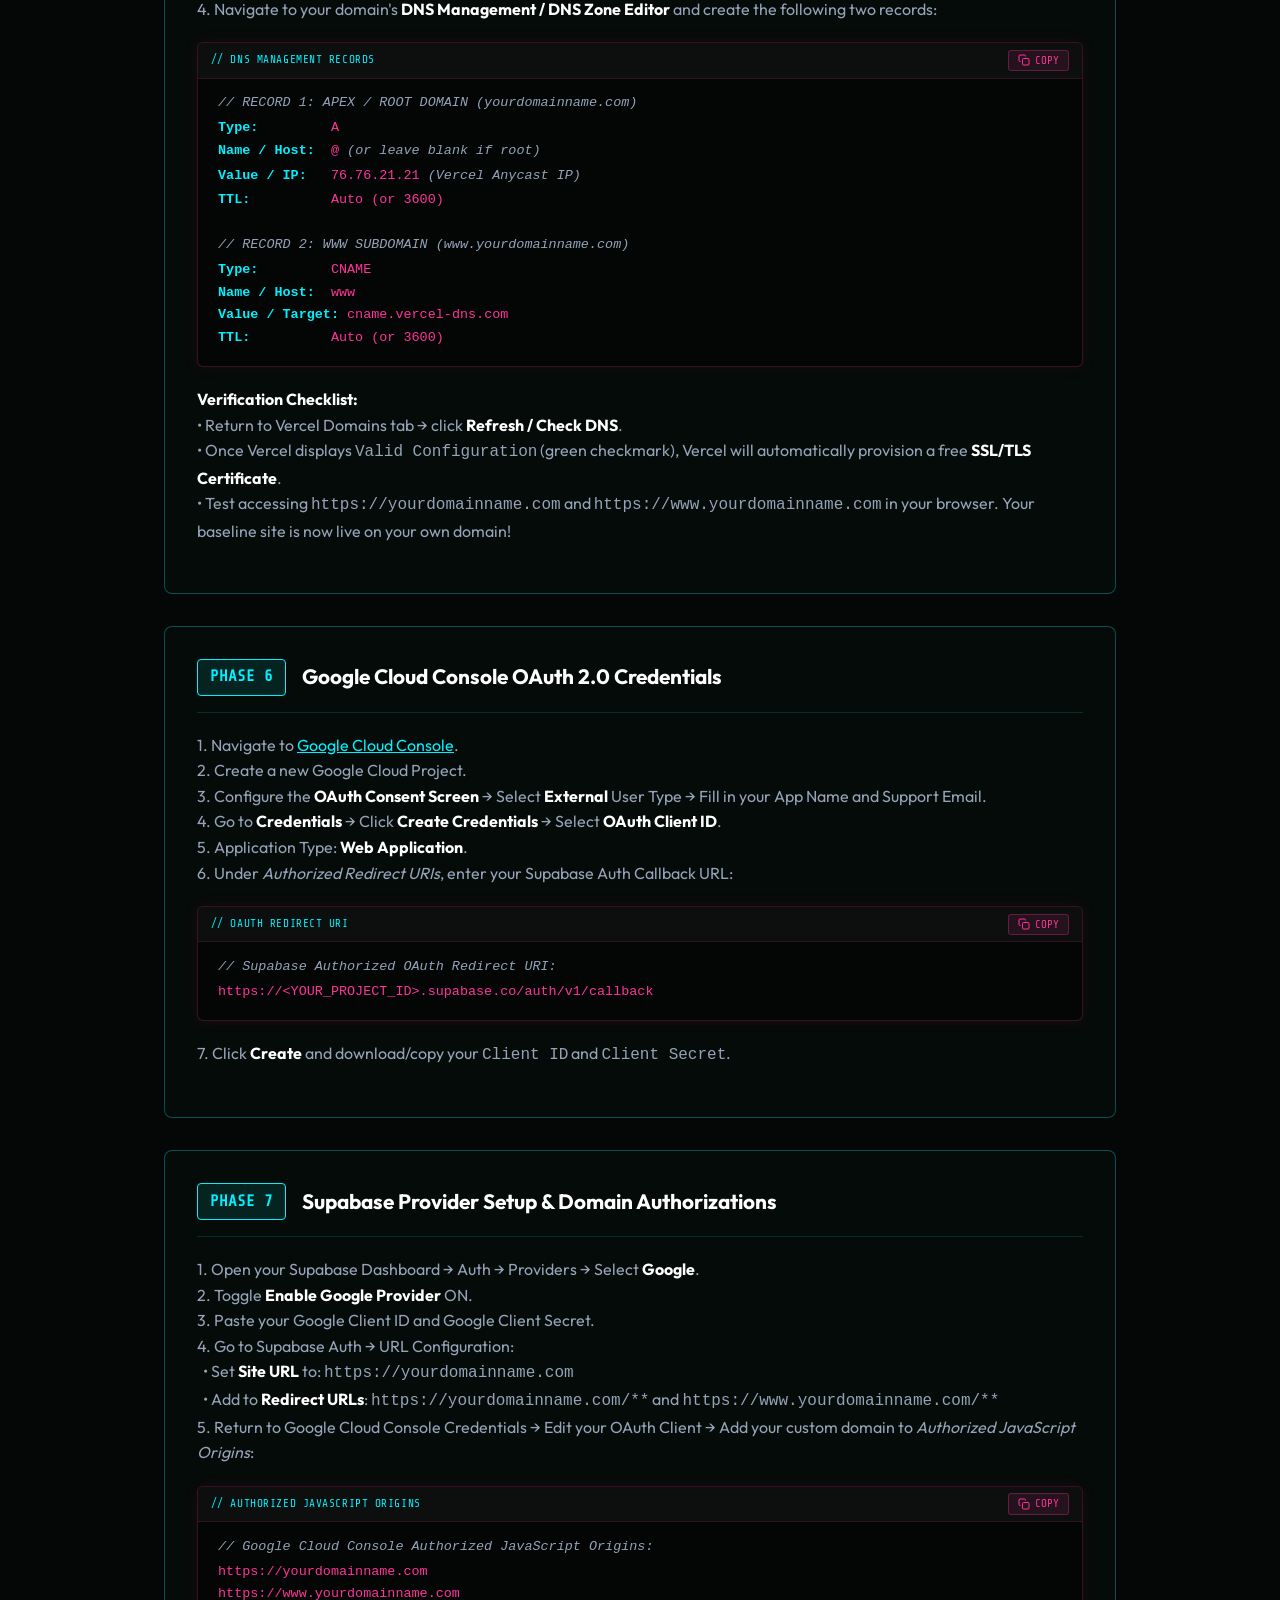
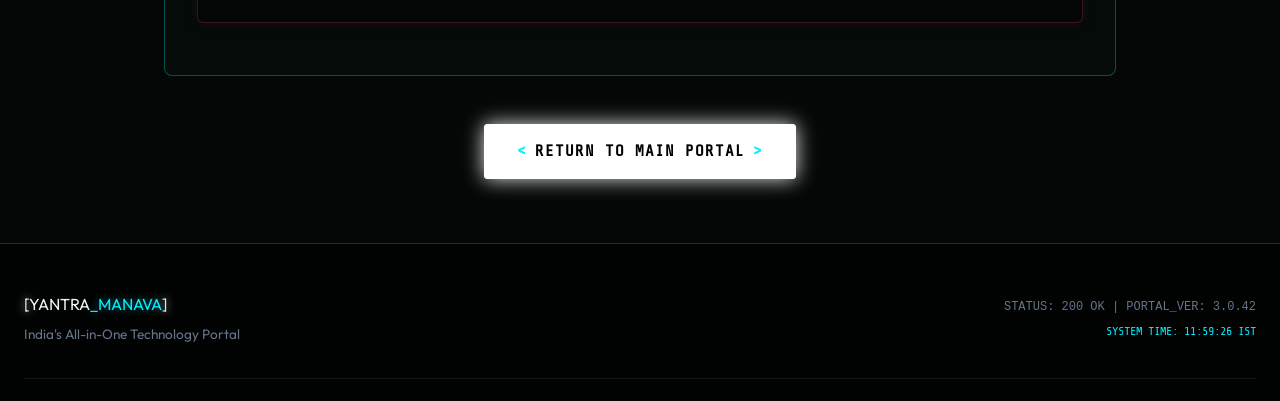
==== commit ce22260c: "Update Zen Guide: Phase 1 Claude/GitHub setup, Phase 2 1-Pager baseline creation with prompts, add C" ====
--- a/zen-guide.html
+++ b/zen-guide.html
@@ -108,53 +108,80 @@
       <div class="zen-flow-grid" style="margin-top: 1.5rem;">
         <div class="zen-flow-step">
           <div class="zen-step-num">STEP 01</div>
-          <h4 class="zen-step-title">Host 1-Pager Baseline</h4>
-          <p class="zen-step-desc">Have a plain one-pager landing page hosted (get it online) using GitHub &amp; Vercel!</p>
+          <h4 class="zen-step-title">Claude &amp; GitHub Setup</h4>
+          <p class="zen-step-desc">Initialize Claude Code AI builder in your terminal and link your GitHub repository.</p>
         </div>
         <div class="zen-flow-step">
           <div class="zen-step-num">STEP 02</div>
-          <h4 class="zen-step-title">Domain Connection</h4>
-          <p class="zen-step-desc">Finish server-side chores (connect your custom domain and configure DNS records).</p>
+          <h4 class="zen-step-title">1-Pager Baseline</h4>
+          <p class="zen-step-desc">Use Claude to generate your app's 1-pager baseline and host it live on Vercel!</p>
         </div>
         <div class="zen-flow-step">
           <div class="zen-step-num">STEP 03</div>
-          <h4 class="zen-step-title">Supabase + Google OAuth</h4>
-          <p class="zen-step-desc">Use Supabase with Google OAuth to integrate a login gateway and user profiles on your hosted web app. (Crucial: do this after domain connection!)</p>
+          <h4 class="zen-step-title">Domain &amp; DNS Setup</h4>
+          <p class="zen-step-desc">Finish server-side chores (connect your custom domain and configure DNS records).</p>
         </div>
         <div class="zen-flow-step">
           <div class="zen-step-num">STEP 04</div>
-          <h4 class="zen-step-title">Productionized Baseline</h4>
-          <p class="zen-step-desc">Yay! You have your core app productionalised. Now have fun building out features fearlessly.</p>
+          <h4 class="zen-step-title">Supabase + Google Login</h4>
+          <p class="zen-step-desc">Integrate Supabase RLS and Google OAuth 2.0 login gateway directly on your live domain.</p>
         </div>
       </div>
     </div>
 
     <!-- Full Detailed Step-by-Step Blueprint -->
 
-    <!-- Phase 1: Claude Setup -->
+    <!-- Phase 1: Claude & GitHub Setup -->
     <div class="guide-step-block">
       <div class="guide-step-header">
         <span class="guide-step-num">PHASE 1</span>
-        <h3 class="guide-step-title">Claude AI Setup</h3>
-      </div>
-      <p class="bio-text">
-        1. Open your terminal or developer workspace.<br>
+        <h3 class="guide-step-title">Claude &amp; GitHub Repository Setup</h3>
+      </div>
+      <p class="bio-text">
+        1. Open your terminal or development environment.<br>
         2. Install and initialize <strong>Claude Code</strong> as your autonomous AI pair programmer.<br>
-        3. Verify node environment (v18+) and Git installation.<br>
-        4. Configure your local workspace directory before initializing database and deployment services:
-      </p>
-
-      <div class="guide-code-box">
-<pre><code><span class="code-comment">// Initialize Claude AI Assistant in Terminal:</span>
-<span class="code-key">npm install -g</span> <span class="code-val">@anthropic-ai/claude-code</span>
-<span class="code-key">claude</span> <span class="code-comment">// Launches AI pair programmer in local workspace</span></code></pre>
-      </div>
-    </div>
-
-    <!-- Phase 2 -->
+        3. Create a new private repository on GitHub (e.g., <code>my-awesome-app</code>) and connect your local repository.<br>
+        4. Copy and give the following initialization prompt to Claude:
+      </p>
+
+      <div class="guide-code-box">
+        <div class="code-box-header">
+          <span class="code-box-label">// PHASE 1 PROMPT: CLAUDE &amp; GITHUB SETUP</span>
+          <button class="copy-code-btn" aria-label="Copy Prompt">
+            <svg viewBox="0 0 24 24" width="12" height="12" fill="none" stroke="currentColor" stroke-width="2"><rect x="9" y="9" width="13" height="13" rx="2" ry="2"/><path d="M5 15H4a2 2 0 0 1-2-2V4a2 2 0 0 1 2-2h9a2 2 0 0 1 2 2v1"/></svg> COPY PROMPT
+          </button>
+        </div>
+<pre><code><span class="code-comment">// Copy &amp; Paste Prompt for Claude Code:</span>
+<span class="code-key">Please set up a new project workspace. Initialize Git tracking, check Node.js v18+ environment, configure package.json, and link the local git branch 'main' to my GitHub remote repository.</span></code></pre>
+      </div>
+    </div>
+
+    <!-- Phase 2: Create 1-Pager Baseline -->
     <div class="guide-step-block">
       <div class="guide-step-header">
         <span class="guide-step-num">PHASE 2</span>
+        <h3 class="guide-step-title">Create 1-Pager Baseline (App Name &amp; Hero)</h3>
+      </div>
+      <p class="bio-text">
+        Before adding database or login logic, create a clean 1-pager landing page baseline for your app. Give your app a clear name, tagline, hero section, and responsive layout structure. Copy and give this prompt to Claude:
+      </p>
+
+      <div class="guide-code-box">
+        <div class="code-box-header">
+          <span class="code-box-label">// PHASE 2 PROMPT: 1-PAGER BASELINE GENERATION</span>
+          <button class="copy-code-btn" aria-label="Copy Prompt">
+            <svg viewBox="0 0 24 24" width="12" height="12" fill="none" stroke="currentColor" stroke-width="2"><rect x="9" y="9" width="13" height="13" rx="2" ry="2"/><path d="M5 15H4a2 2 0 0 1-2-2V4a2 2 0 0 1 2-2h9a2 2 0 0 1 2 2v1"/></svg> COPY PROMPT
+          </button>
+        </div>
+<pre><code><span class="code-comment">// Copy &amp; Paste Prompt to Generate 1-Pager Baseline:</span>
+<span class="code-key">Create a clean, responsive 1-pager web app baseline named '[YOUR_APP_NAME]'. Include a dark cyber HUD navigation bar, hero banner with app tagline, core feature grid, CTA button, and semantic HTML/CSS/JS ready for Vercel deployment.</span></code></pre>
+      </div>
+    </div>
+
+    <!-- Phase 3: Supabase Setup -->
+    <div class="guide-step-block">
+      <div class="guide-step-header">
+        <span class="guide-step-num">PHASE 3</span>
         <h3 class="guide-step-title">Supabase Project Creation &amp; RLS Configuration</h3>
       </div>
       <p class="bio-text">
@@ -167,6 +194,12 @@
       </p>
 
       <div class="guide-code-box">
+        <div class="code-box-header">
+          <span class="code-box-label">// SUPABASE API CREDENTIALS</span>
+          <button class="copy-code-btn" aria-label="Copy Credentials">
+            <svg viewBox="0 0 24 24" width="12" height="12" fill="none" stroke="currentColor" stroke-width="2"><rect x="9" y="9" width="13" height="13" rx="2" ry="2"/><path d="M5 15H4a2 2 0 0 1-2-2V4a2 2 0 0 1 2-2h9a2 2 0 0 1 2 2v1"/></svg> COPY
+          </button>
+        </div>
 <pre><code><span class="code-comment">// API Keys Settings URL:</span>
 https://supabase.com/dashboard/project/&lt;YOUR_PROJECT_ID&gt;/settings/api-keys
 
@@ -176,31 +209,36 @@
       </div>
     </div>
 
-    <!-- Phase 3 -->
-    <div class="guide-step-block">
-      <div class="guide-step-header">
-        <span class="guide-step-num">PHASE 3</span>
+    <!-- Phase 4: Vercel Deployment -->
+    <div class="guide-step-block">
+      <div class="guide-step-header">
+        <span class="guide-step-num">PHASE 4</span>
         <h3 class="guide-step-title">GitHub Repository &amp; Vercel Deployment</h3>
       </div>
       <p class="bio-text">
-        1. Create a new private repository on GitHub (e.g., <code>my-awesome-app</code>).<br>
-        2. Open Git Desktop (or terminal) and create/connect your local repository targeting your code workspace.<br>
-        3. Create a project in Vercel, link your GitHub repository, and add the required environment variables:
-      </p>
-
-      <div class="guide-code-box">
+        1. Open Git Desktop (or terminal) and push your local commits to GitHub.<br>
+        2. Log in to Vercel, import your GitHub repository, and configure environment variables:<br>
+      </p>
+
+      <div class="guide-code-box">
+        <div class="code-box-header">
+          <span class="code-box-label">// VERCEL ENV CONFIGURATION</span>
+          <button class="copy-code-btn" aria-label="Copy Environment Variables">
+            <svg viewBox="0 0 24 24" width="12" height="12" fill="none" stroke="currentColor" stroke-width="2"><rect x="9" y="9" width="13" height="13" rx="2" ry="2"/><path d="M5 15H4a2 2 0 0 1-2-2V4a2 2 0 0 1 2-2h9a2 2 0 0 1 2 2v1"/></svg> COPY
+          </button>
+        </div>
 <pre><code><span class="code-comment">// Vercel Environment Variables Configuration:</span>
 <span class="code-key">NEXT_PUBLIC_SUPABASE_URL</span>      = <span class="code-val">https://&lt;YOUR_PROJECT_ID&gt;.supabase.co</span>
 <span class="code-key">NEXT_PUBLIC_SUPABASE_ANON_KEY</span> = <span class="code-val">sb_publishable_&lt;YOUR_ANON_KEY_HERE&gt;</span></code></pre>
       </div>
 
-      <p class="bio-text">4. Click <strong>Deploy</strong> to push your 1-pager baseline live on Vercel!</p>
-    </div>
-
-    <!-- Phase 4 (Crystal Clear DNS Breakdown) -->
-    <div class="guide-step-block">
-      <div class="guide-step-header">
-        <span class="guide-step-num">PHASE 4</span>
+      <p class="bio-text">3. Click <strong>Deploy</strong> to push your 1-pager baseline live on Vercel!</p>
+    </div>
+
+    <!-- Phase 5: Custom Domain Connection & DNS Records Setup -->
+    <div class="guide-step-block">
+      <div class="guide-step-header">
+        <span class="guide-step-num">PHASE 5</span>
         <h3 class="guide-step-title">Custom Domain Connection &amp; DNS Records Setup</h3>
       </div>
       <p class="bio-text">
@@ -213,6 +251,12 @@
       </p>
 
       <div class="guide-code-box">
+        <div class="code-box-header">
+          <span class="code-box-label">// DNS MANAGEMENT RECORDS</span>
+          <button class="copy-code-btn" aria-label="Copy DNS Records">
+            <svg viewBox="0 0 24 24" width="12" height="12" fill="none" stroke="currentColor" stroke-width="2"><rect x="9" y="9" width="13" height="13" rx="2" ry="2"/><path d="M5 15H4a2 2 0 0 1-2-2V4a2 2 0 0 1 2-2h9a2 2 0 0 1 2 2v1"/></svg> COPY
+          </button>
+        </div>
 <pre><code><span class="code-comment">// RECORD 1: APEX / ROOT DOMAIN (yourdomainname.com)</span>
 <span class="code-key">Type:</span>         <span class="code-val">A</span>
 <span class="code-key">Name / Host:</span>  <span class="code-val">@</span> <span class="code-comment">(or leave blank if root)</span>
@@ -234,10 +278,10 @@
       </p>
     </div>
 
-    <!-- Phase 5 -->
-    <div class="guide-step-block">
-      <div class="guide-step-header">
-        <span class="guide-step-num">PHASE 5</span>
+    <!-- Phase 6: Google Cloud Console OAuth -->
+    <div class="guide-step-block">
+      <div class="guide-step-header">
+        <span class="guide-step-num">PHASE 6</span>
         <h3 class="guide-step-title">Google Cloud Console OAuth 2.0 Credentials</h3>
       </div>
       <p class="bio-text">
@@ -250,6 +294,12 @@
       </p>
 
       <div class="guide-code-box">
+        <div class="code-box-header">
+          <span class="code-box-label">// OAUTH REDIRECT URI</span>
+          <button class="copy-code-btn" aria-label="Copy URI">
+            <svg viewBox="0 0 24 24" width="12" height="12" fill="none" stroke="currentColor" stroke-width="2"><rect x="9" y="9" width="13" height="13" rx="2" ry="2"/><path d="M5 15H4a2 2 0 0 1-2-2V4a2 2 0 0 1 2-2h9a2 2 0 0 1 2 2v1"/></svg> COPY
+          </button>
+        </div>
 <pre><code><span class="code-comment">// Supabase Authorized OAuth Redirect URI:</span>
 <span class="code-val">https://&lt;YOUR_PROJECT_ID&gt;.supabase.co/auth/v1/callback</span></code></pre>
       </div>
@@ -257,10 +307,10 @@
       <p class="bio-text">7. Click <strong>Create</strong> and download/copy your <code>Client ID</code> and <code>Client Secret</code>.</p>
     </div>
 
-    <!-- Phase 6 -->
-    <div class="guide-step-block">
-      <div class="guide-step-header">
-        <span class="guide-step-num">PHASE 6</span>
+    <!-- Phase 7: Supabase Provider Setup -->
+    <div class="guide-step-block">
+      <div class="guide-step-header">
+        <span class="guide-step-num">PHASE 7</span>
         <h3 class="guide-step-title">Supabase Provider Setup &amp; Domain Authorizations</h3>
       </div>
       <p class="bio-text">
@@ -274,6 +324,12 @@
       </p>
 
       <div class="guide-code-box">
+        <div class="code-box-header">
+          <span class="code-box-label">// AUTHORIZED JAVASCRIPT ORIGINS</span>
+          <button class="copy-code-btn" aria-label="Copy Origins">
+            <svg viewBox="0 0 24 24" width="12" height="12" fill="none" stroke="currentColor" stroke-width="2"><rect x="9" y="9" width="13" height="13" rx="2" ry="2"/><path d="M5 15H4a2 2 0 0 1-2-2V4a2 2 0 0 1 2-2h9a2 2 0 0 1 2 2v1"/></svg> COPY
+          </button>
+        </div>
 <pre><code><span class="code-comment">// Google Cloud Console Authorized JavaScript Origins:</span>
 <span class="code-val">https://yourdomainname.com</span>
 <span class="code-val">https://www.yourdomainname.com</span></code></pre>
--- a/styles.css
+++ b/styles.css
@@ -36,12 +36,15 @@
   padding: 0;
 }
 
-html {
-  scroll-behavior: smooth;
+body {
   background-color: var(--bg-dark);
   color: var(--text-main);
   font-family: var(--font-sans);
   overflow-x: hidden;
+  user-select: none;
+  -webkit-user-select: none;
+  -moz-user-select: none;
+  -ms-user-select: none;
 }
 
 body {
@@ -1636,6 +1639,55 @@
   margin: 1.25rem 0;
   line-height: 1.6;
   box-shadow: 0 0 15px rgba(255, 51, 153, 0.08);
+  position: relative;
+}
+
+.code-box-header {
+  display: flex;
+  align-items: center;
+  justify-content: space-between;
+  background: rgba(255, 255, 255, 0.04);
+  border-bottom: 1px solid rgba(255, 51, 153, 0.15);
+  padding: 0.4rem 0.8rem;
+  margin: -1.1rem -1.25rem 0.8rem -1.25rem;
+  border-top-left-radius: 5px;
+  border-top-right-radius: 5px;
+}
+
+.code-box-label {
+  font-family: var(--font-mono);
+  font-size: 0.7rem;
+  color: var(--matrix-cyan);
+  letter-spacing: 0.05em;
+  text-transform: uppercase;
+}
+
+.copy-code-btn {
+  background: rgba(255, 51, 153, 0.1);
+  border: 1px solid rgba(255, 51, 153, 0.3);
+  color: #ff3399;
+  font-family: var(--font-mono);
+  font-size: 0.68rem;
+  padding: 0.2rem 0.55rem;
+  border-radius: 3px;
+  cursor: pointer;
+  display: inline-flex;
+  align-items: center;
+  gap: 0.35rem;
+  transition: all 0.2s ease;
+}
+
+.copy-code-btn:hover {
+  background: rgba(255, 51, 153, 0.25);
+  border-color: #ff3399;
+  color: #ffffff;
+  box-shadow: 0 0 8px rgba(255, 51, 153, 0.3);
+}
+
+.copy-code-btn.copied {
+  background: rgba(0, 240, 255, 0.2);
+  border-color: var(--matrix-cyan);
+  color: var(--matrix-cyan);
 }
 
 .guide-code-box pre {
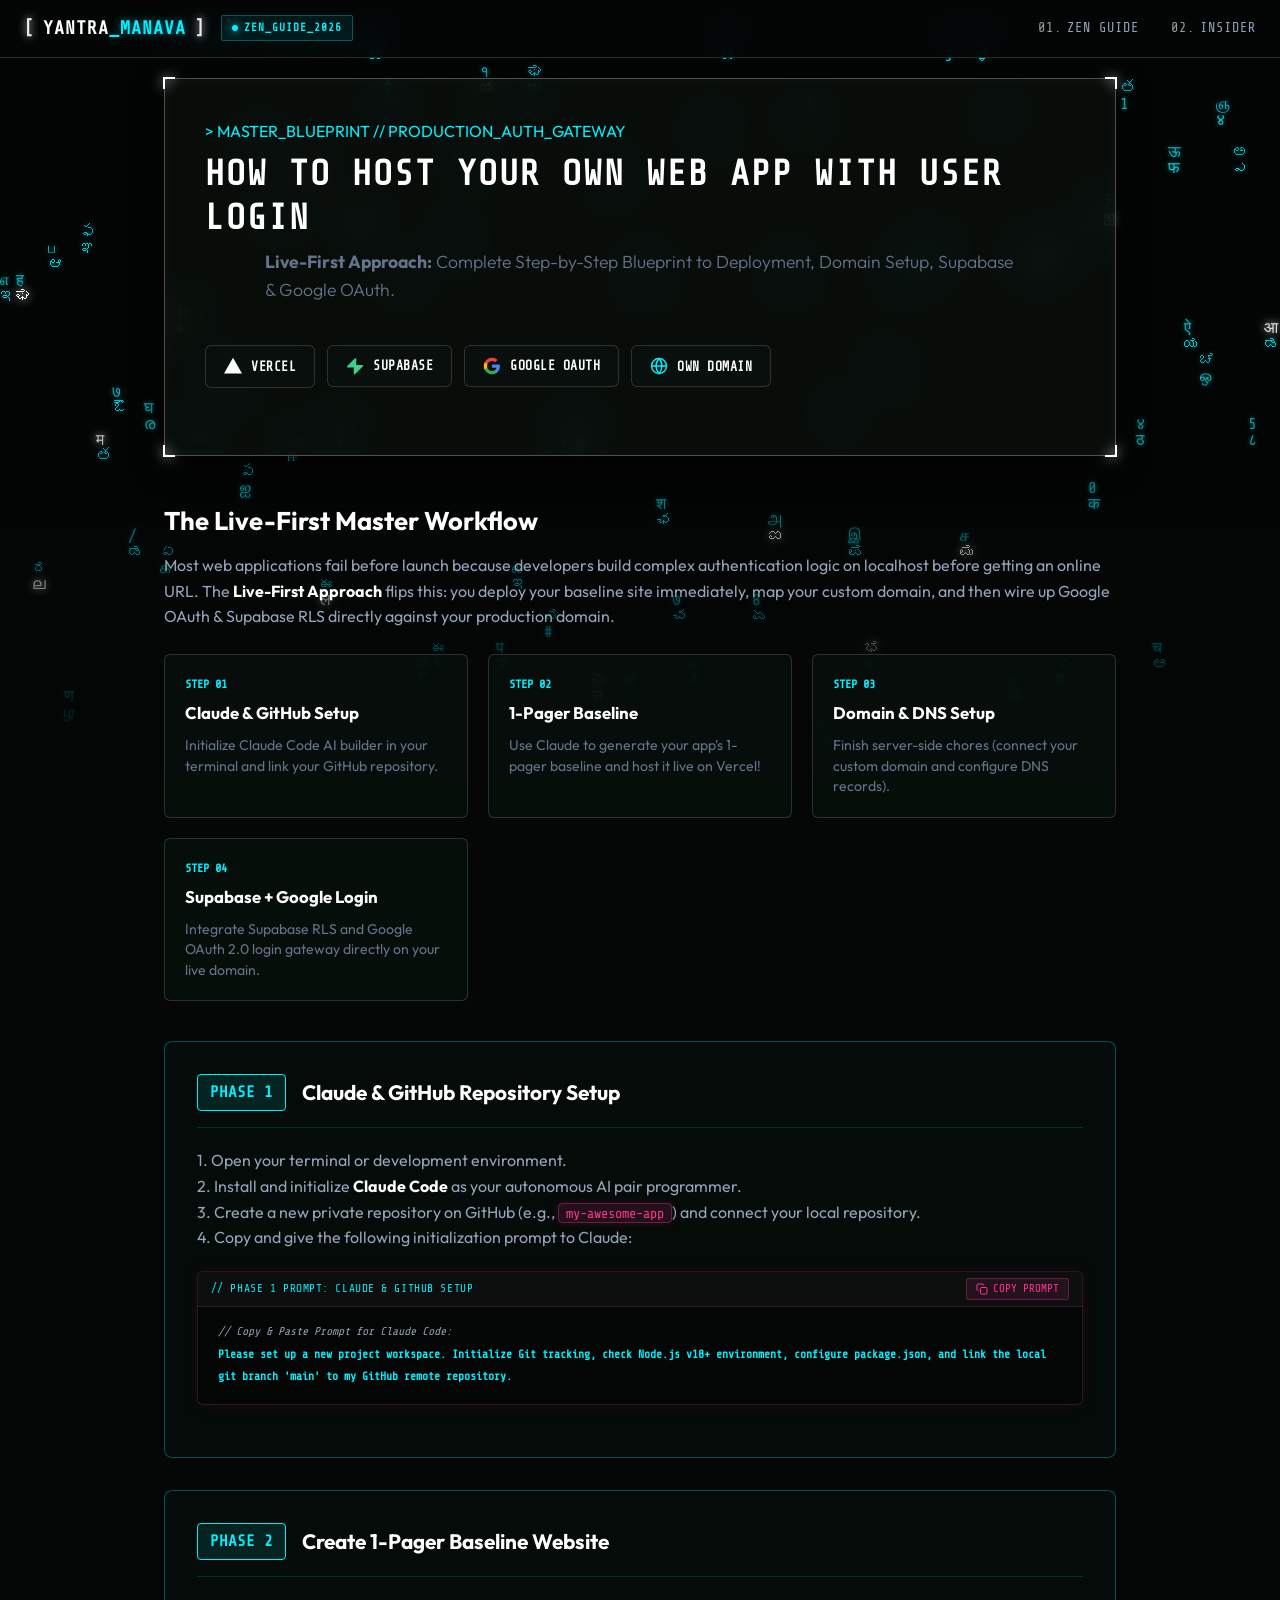
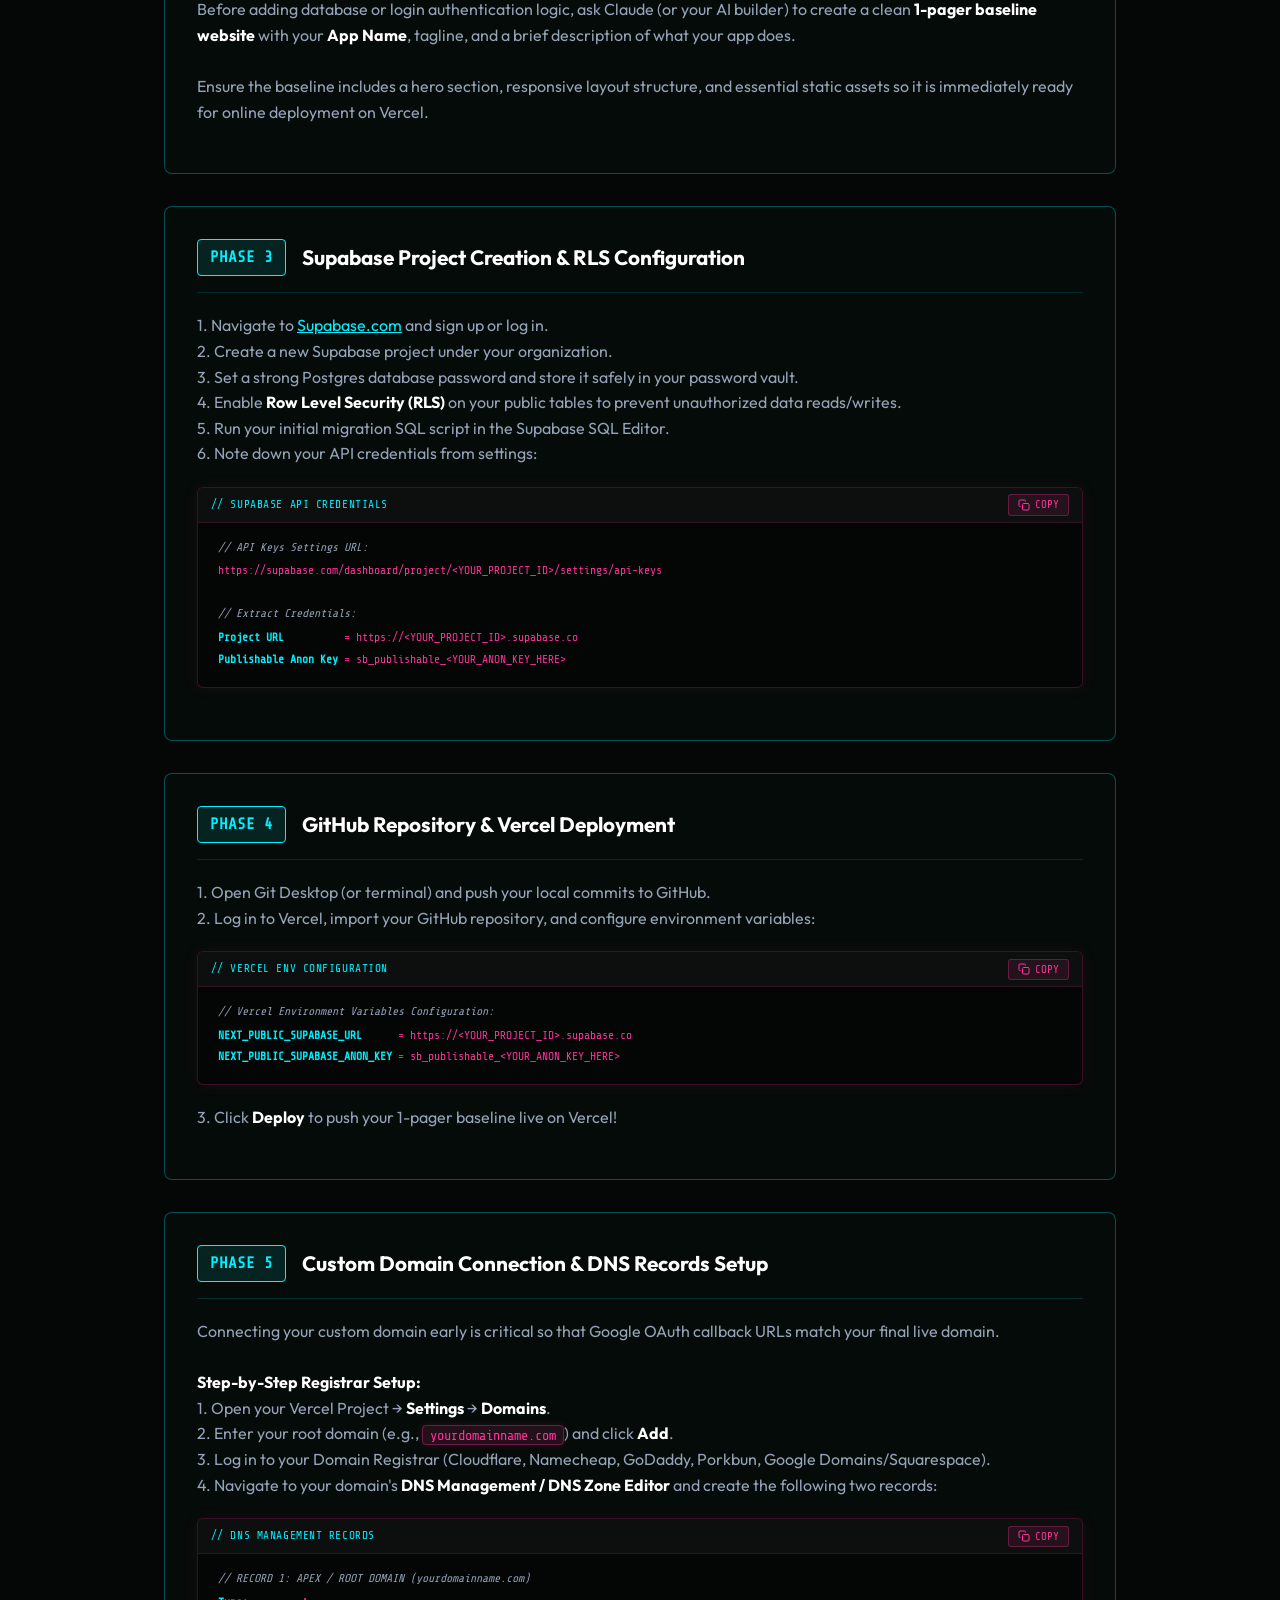
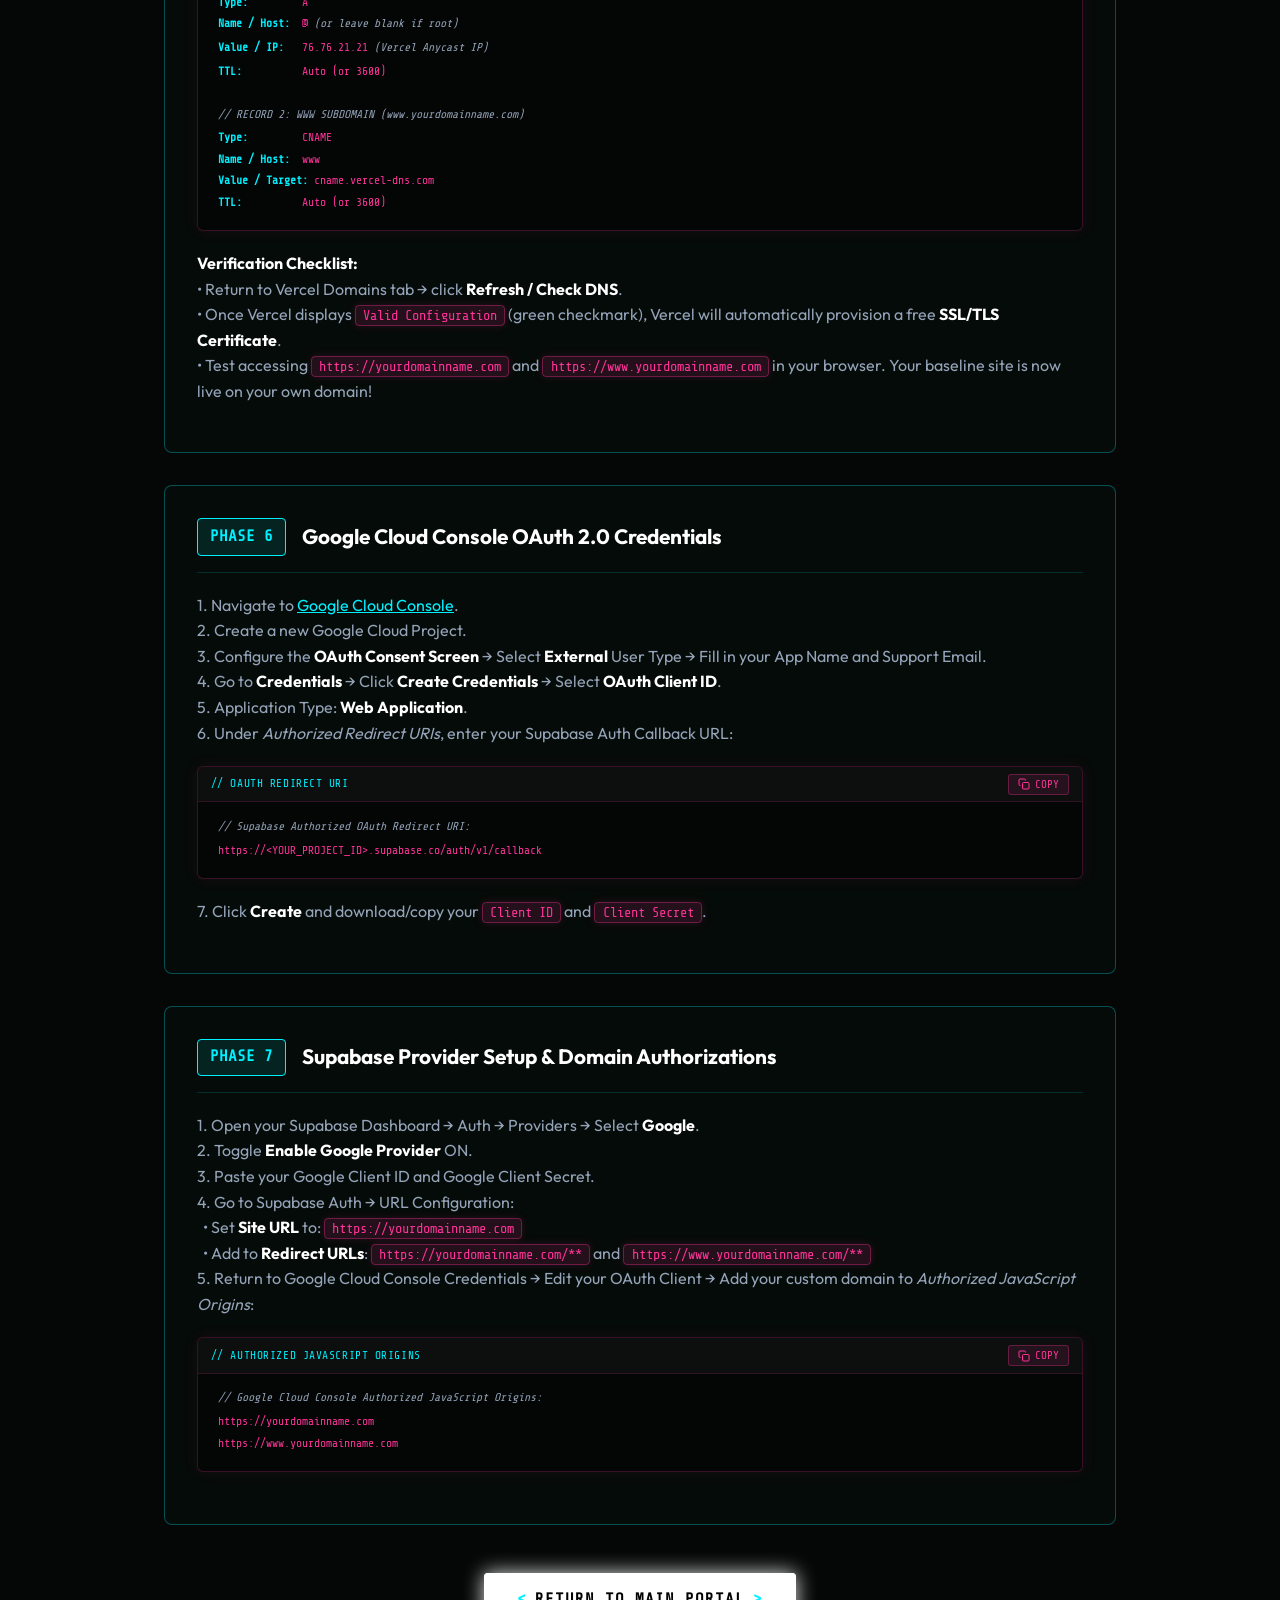
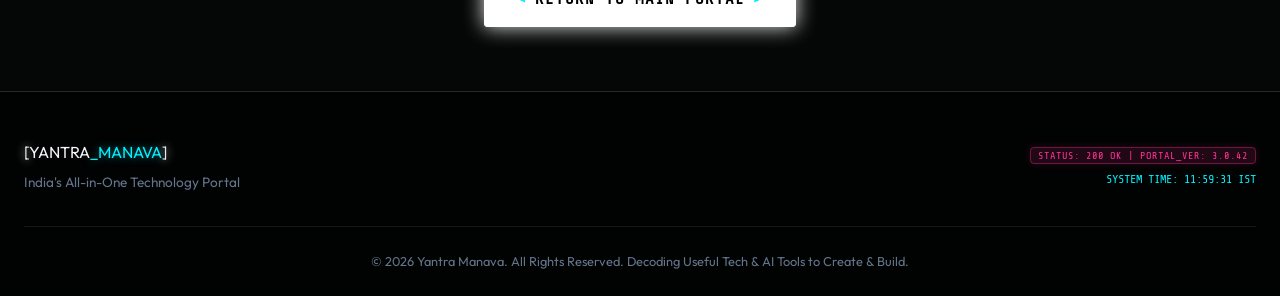
==== commit d325028b: "Update Phase 2 to instruct creating 1-pager baseline website with app name/description, and highligh" ====
--- a/zen-guide.html
+++ b/zen-guide.html
@@ -160,22 +160,12 @@
     <div class="guide-step-block">
       <div class="guide-step-header">
         <span class="guide-step-num">PHASE 2</span>
-        <h3 class="guide-step-title">Create 1-Pager Baseline (App Name &amp; Hero)</h3>
-      </div>
-      <p class="bio-text">
-        Before adding database or login logic, create a clean 1-pager landing page baseline for your app. Give your app a clear name, tagline, hero section, and responsive layout structure. Copy and give this prompt to Claude:
-      </p>
-
-      <div class="guide-code-box">
-        <div class="code-box-header">
-          <span class="code-box-label">// PHASE 2 PROMPT: 1-PAGER BASELINE GENERATION</span>
-          <button class="copy-code-btn" aria-label="Copy Prompt">
-            <svg viewBox="0 0 24 24" width="12" height="12" fill="none" stroke="currentColor" stroke-width="2"><rect x="9" y="9" width="13" height="13" rx="2" ry="2"/><path d="M5 15H4a2 2 0 0 1-2-2V4a2 2 0 0 1 2-2h9a2 2 0 0 1 2 2v1"/></svg> COPY PROMPT
-          </button>
-        </div>
-<pre><code><span class="code-comment">// Copy &amp; Paste Prompt to Generate 1-Pager Baseline:</span>
-<span class="code-key">Create a clean, responsive 1-pager web app baseline named '[YOUR_APP_NAME]'. Include a dark cyber HUD navigation bar, hero banner with app tagline, core feature grid, CTA button, and semantic HTML/CSS/JS ready for Vercel deployment.</span></code></pre>
-      </div>
+        <h3 class="guide-step-title">Create 1-Pager Baseline Website</h3>
+      </div>
+      <p class="bio-text">
+        Before adding database or login authentication logic, ask Claude (or your AI builder) to create a clean <strong>1-pager baseline website</strong> with your <strong>App Name</strong>, tagline, and a brief description of what your app does.<br><br>
+        Ensure the baseline includes a hero section, responsive layout structure, and essential static assets so it is immediately ready for online deployment on Vercel.
+      </p>
     </div>
 
     <!-- Phase 3: Supabase Setup -->
--- a/styles.css
+++ b/styles.css
@@ -1620,11 +1620,26 @@
   color: var(--hud-white);
 }
 
-.zen-guide-section code,
-.zen-guide-steps code,
-.guide-code-box,
+code,
+.bio-text code {
+  font-family: var(--font-mono);
+  font-size: 0.85em;
+  color: #ff3399;
+  background: rgba(255, 51, 153, 0.12);
+  border: 1px solid rgba(255, 51, 153, 0.35);
+  padding: 0.12rem 0.45rem;
+  border-radius: 4px;
+  box-shadow: 0 0 8px rgba(255, 51, 153, 0.15);
+  word-break: break-word;
+}
+
 .guide-code-box code {
-  color: #ff3399;
+  background: transparent;
+  border: none;
+  padding: 0;
+  box-shadow: none;
+  border-radius: 0;
+  color: inherit;
 }
 
 .guide-code-box {
